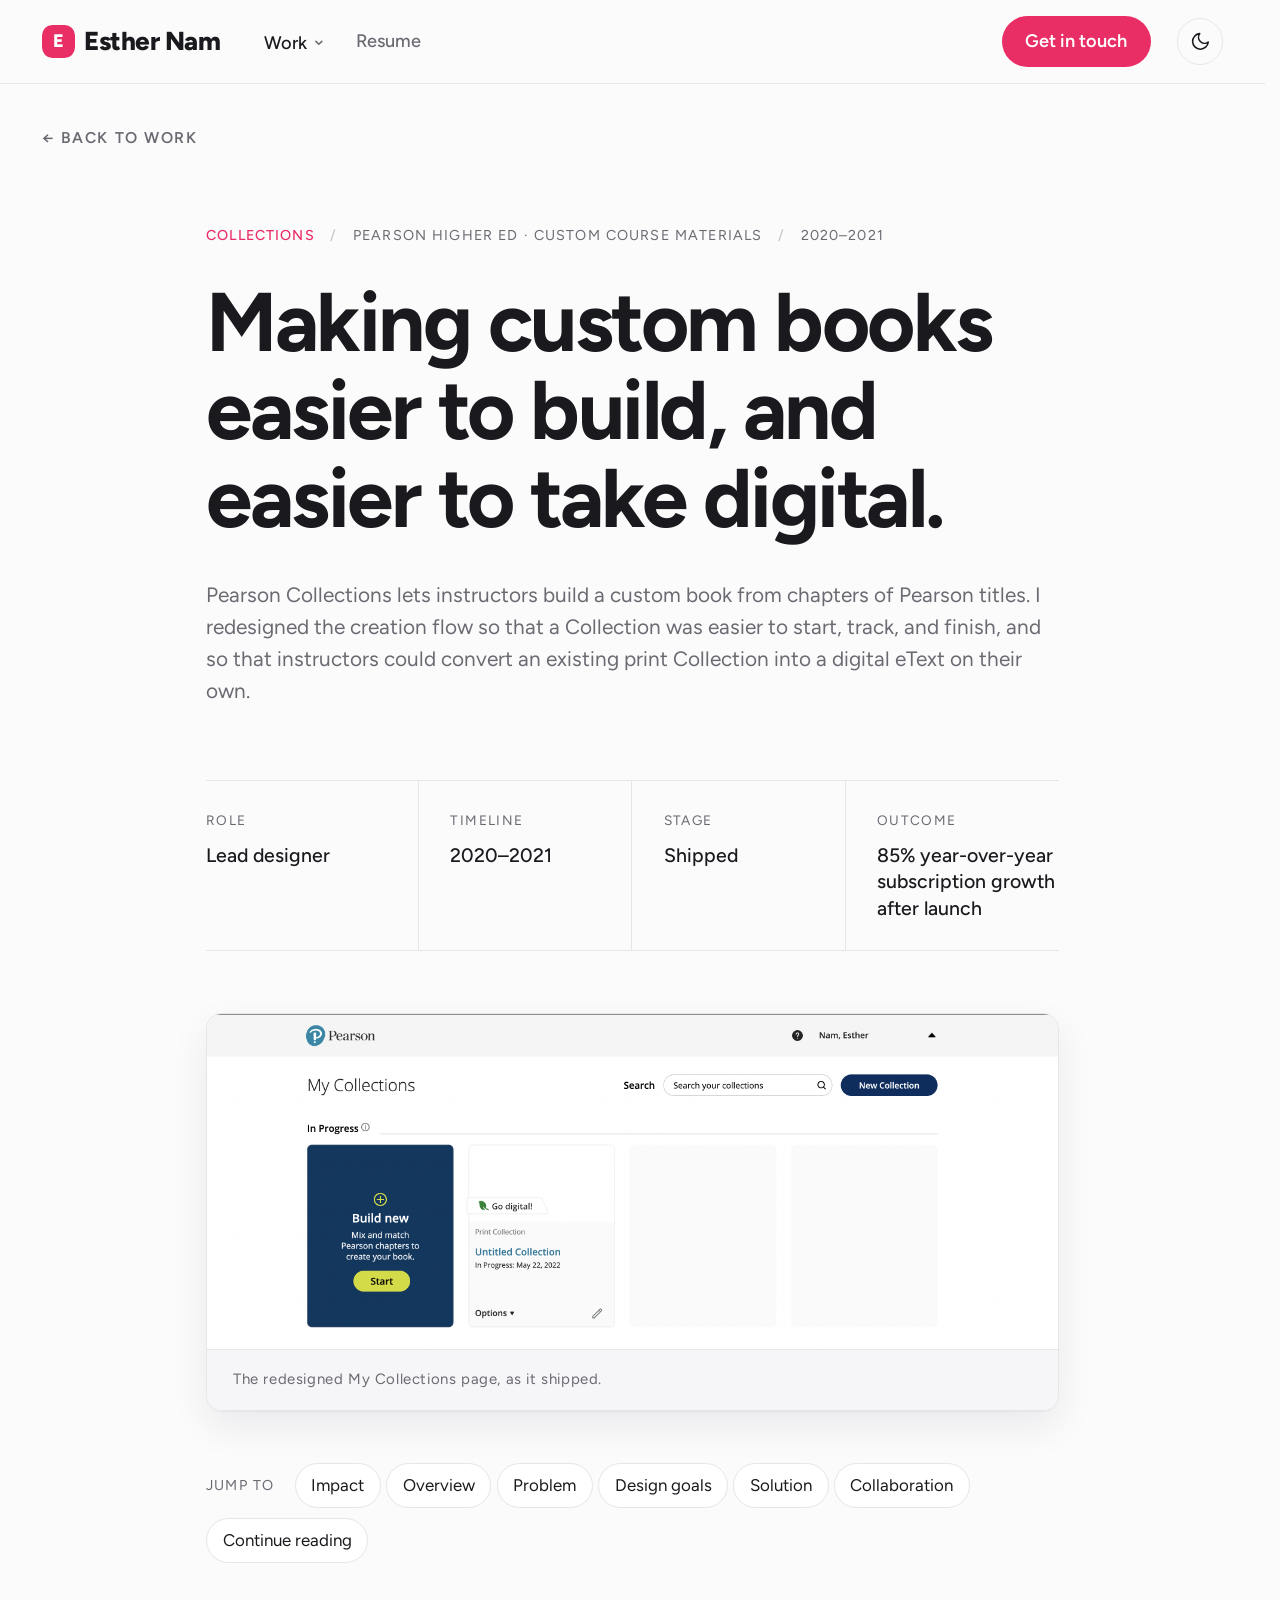
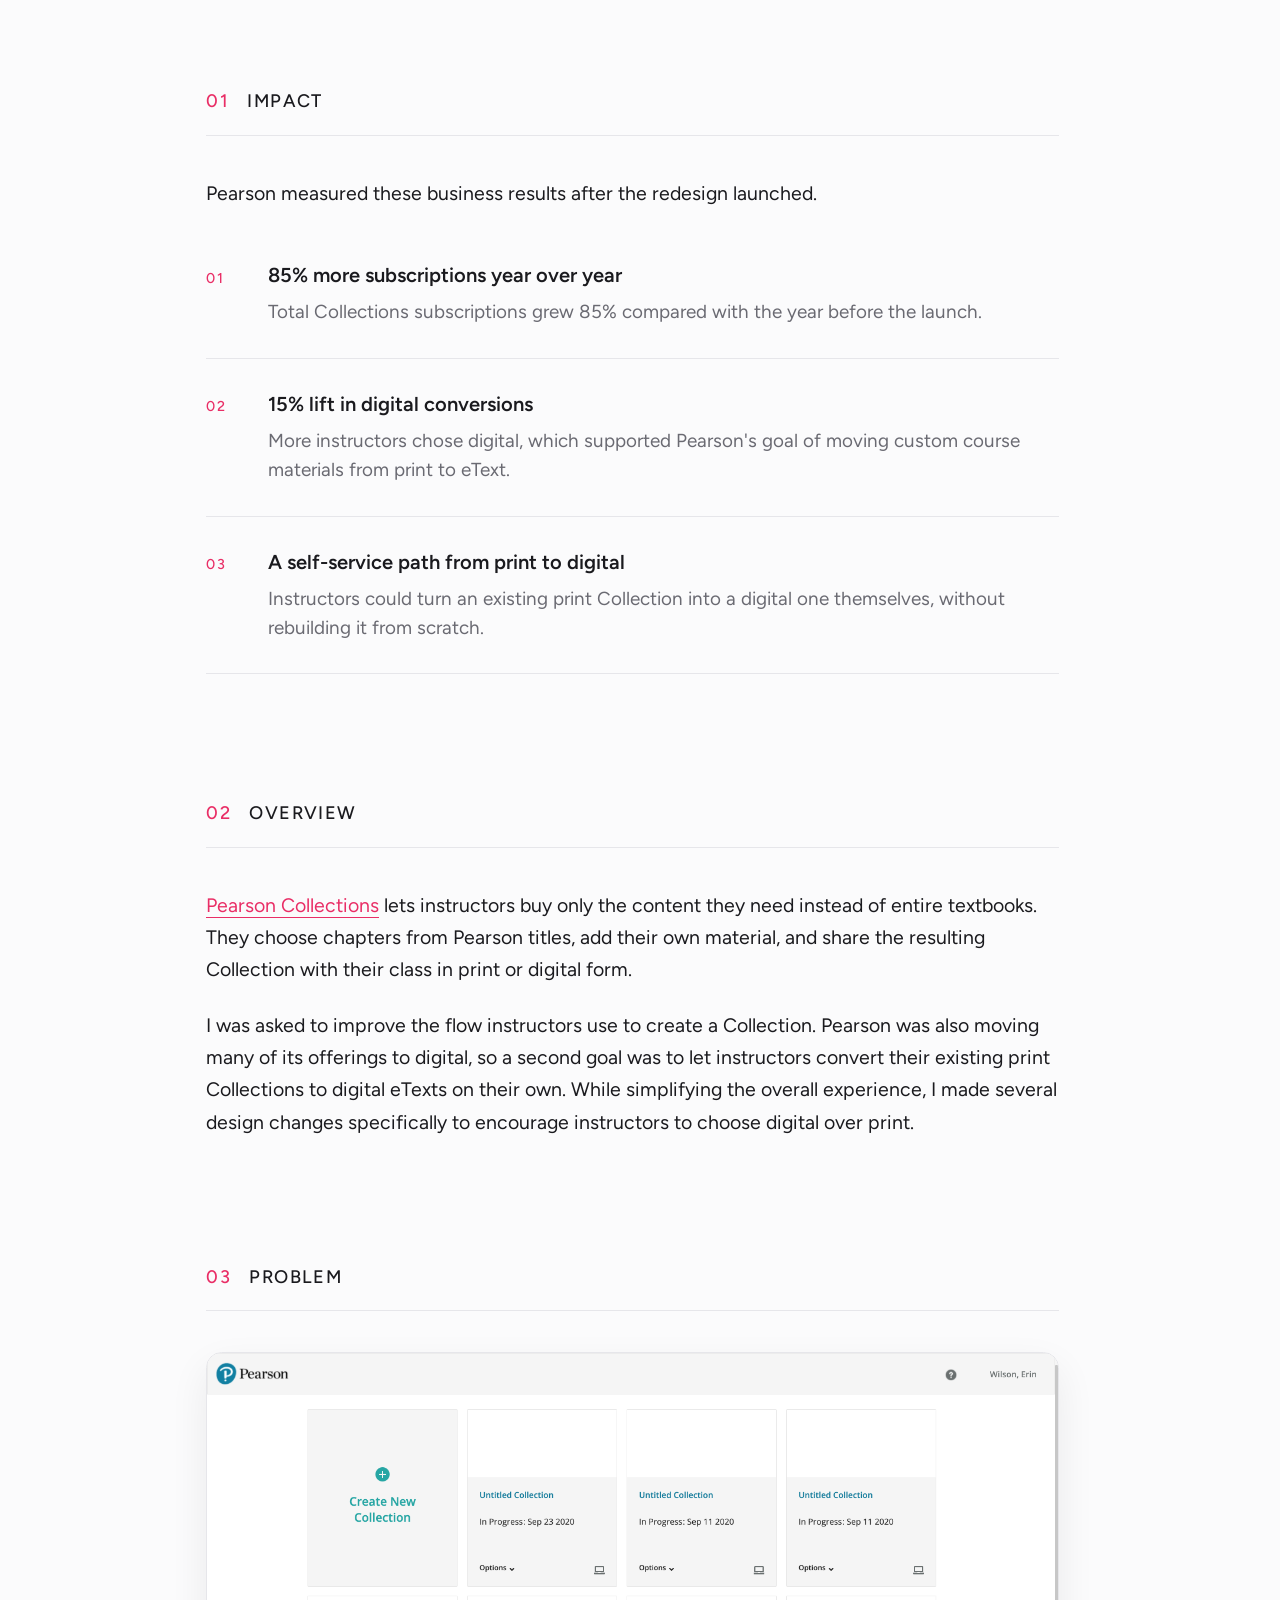
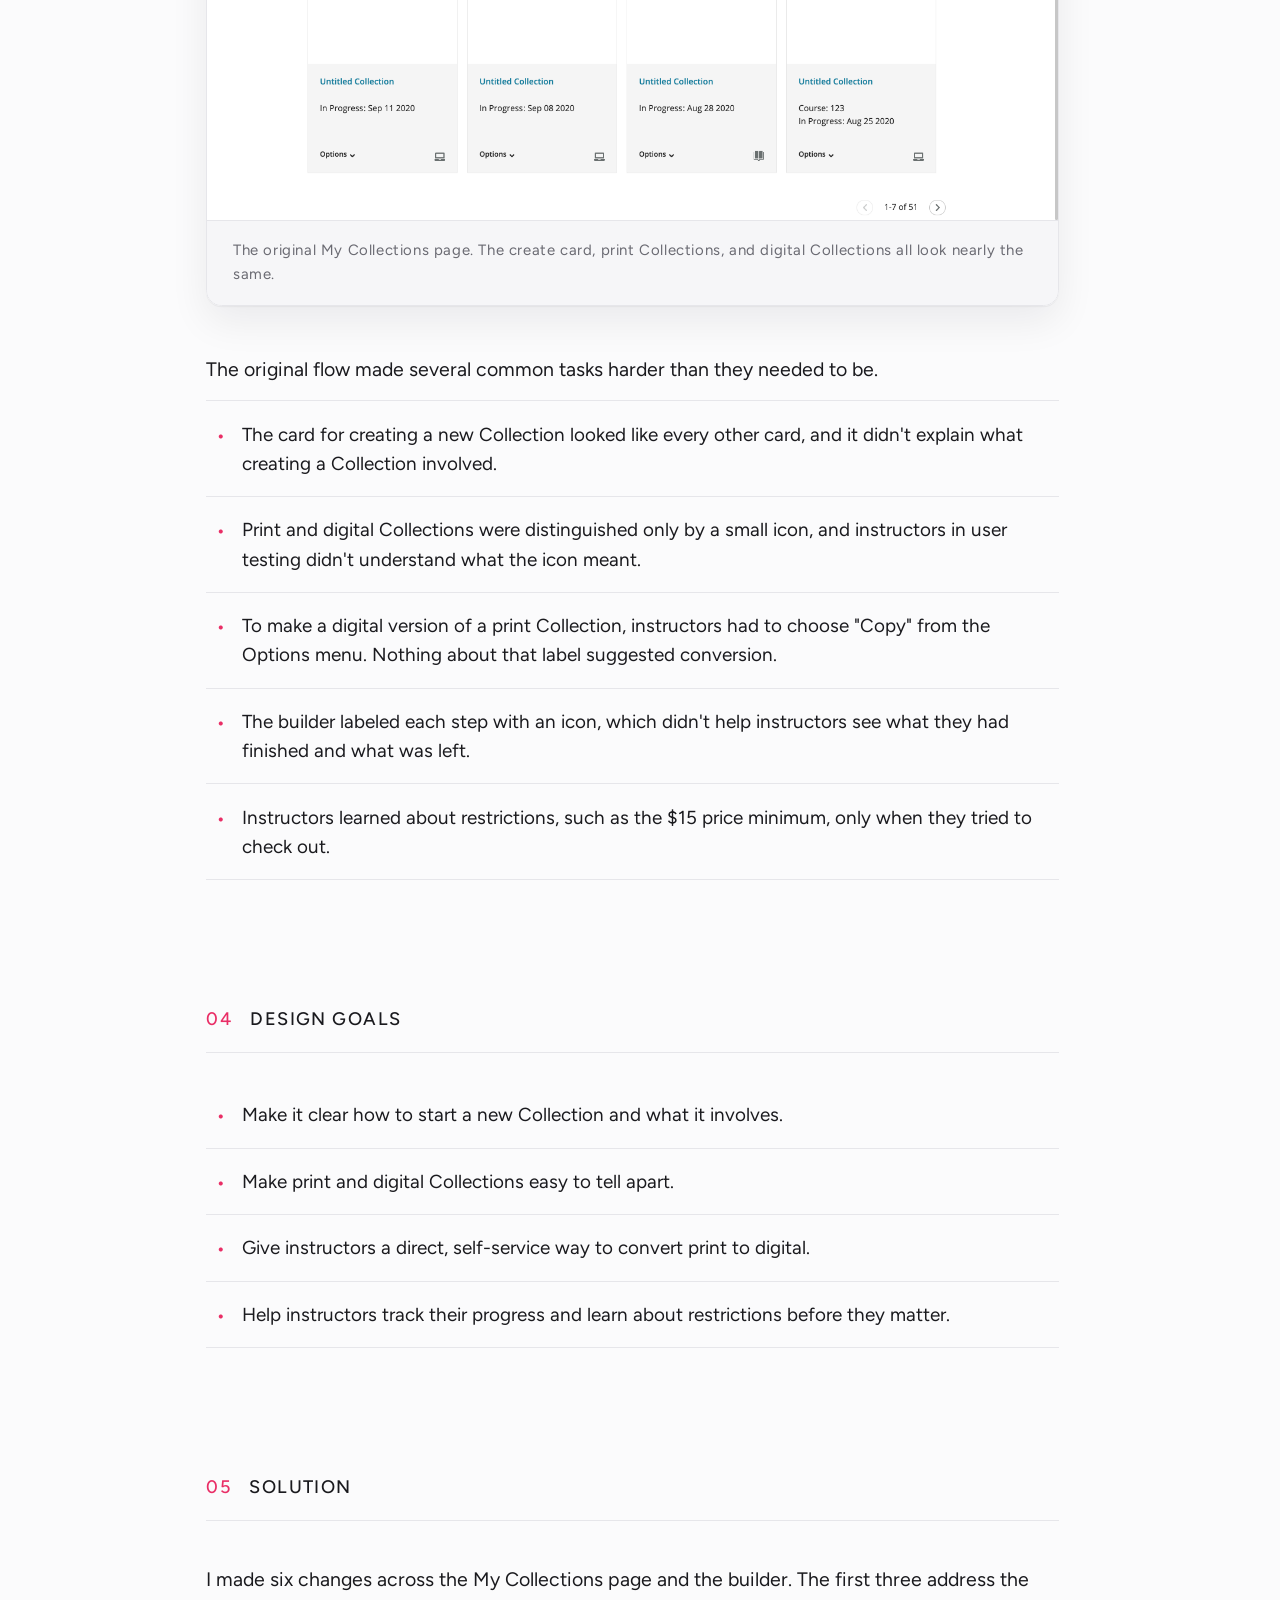
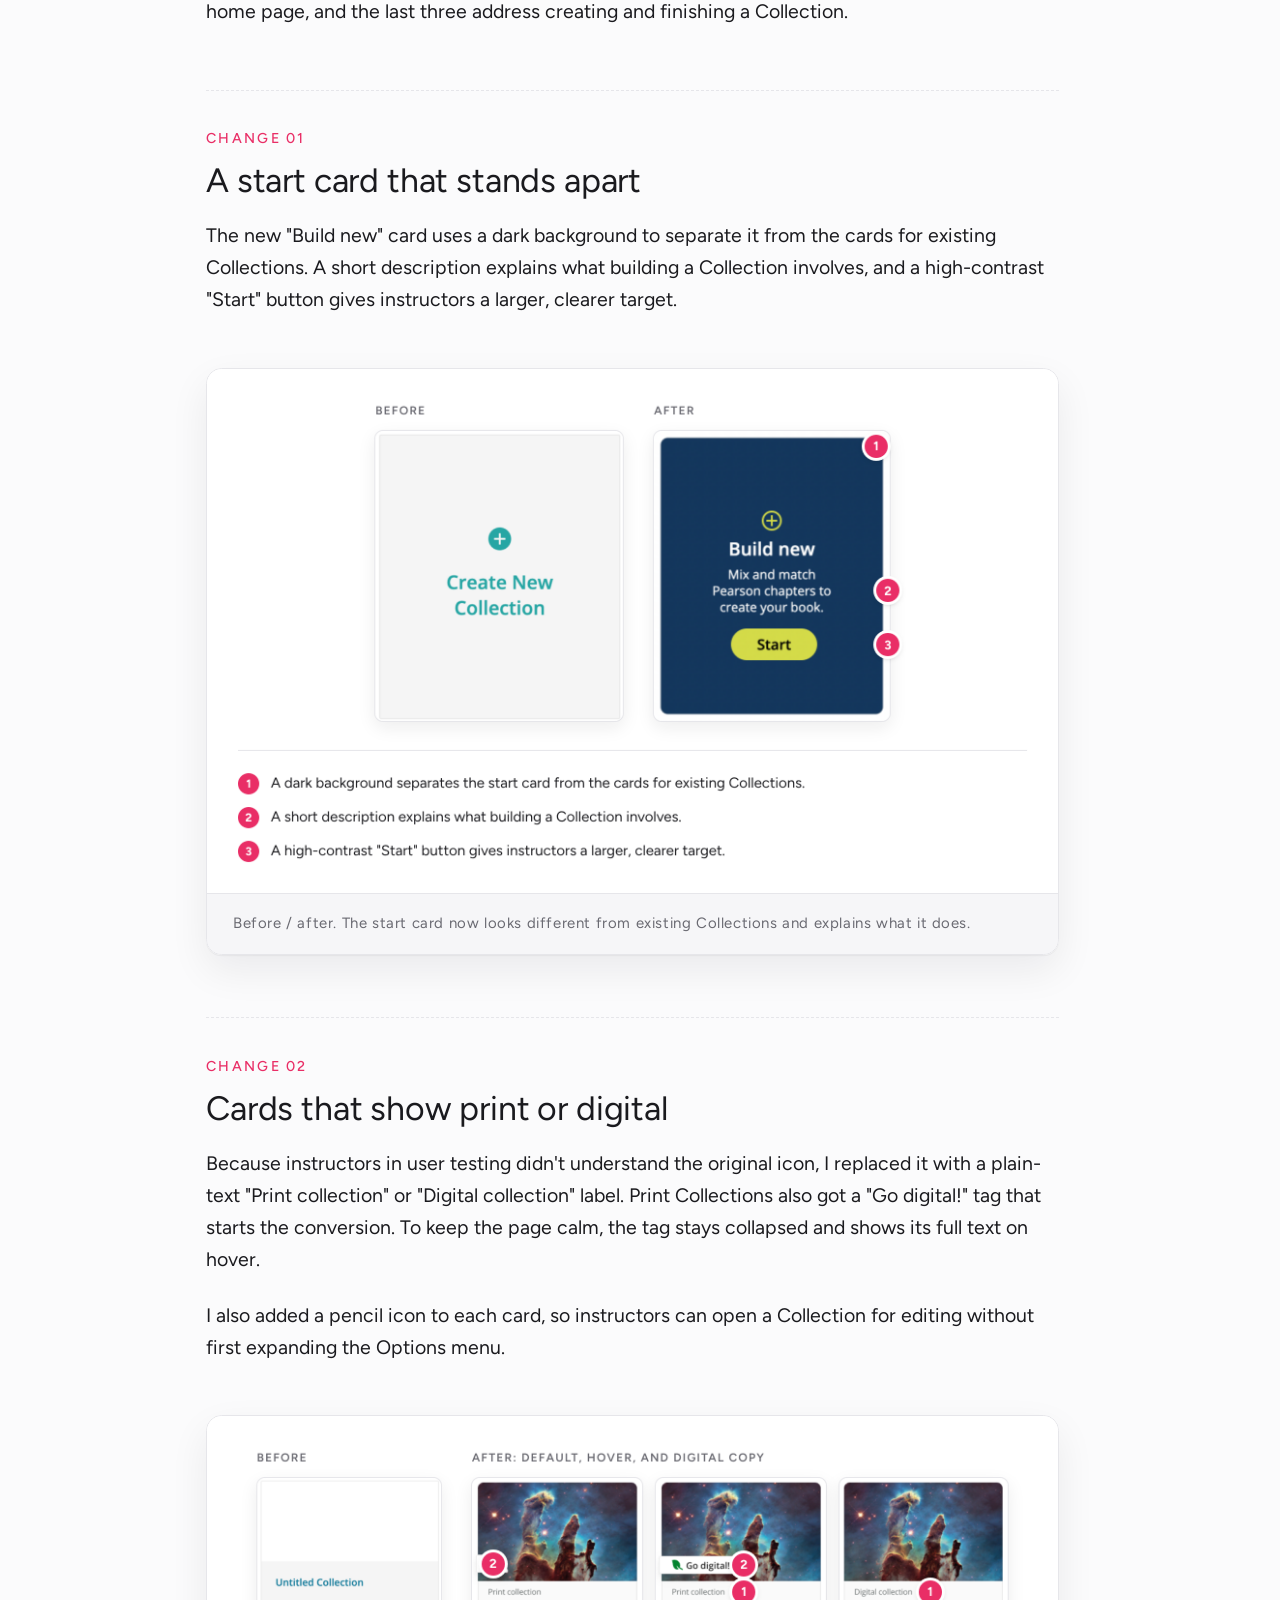
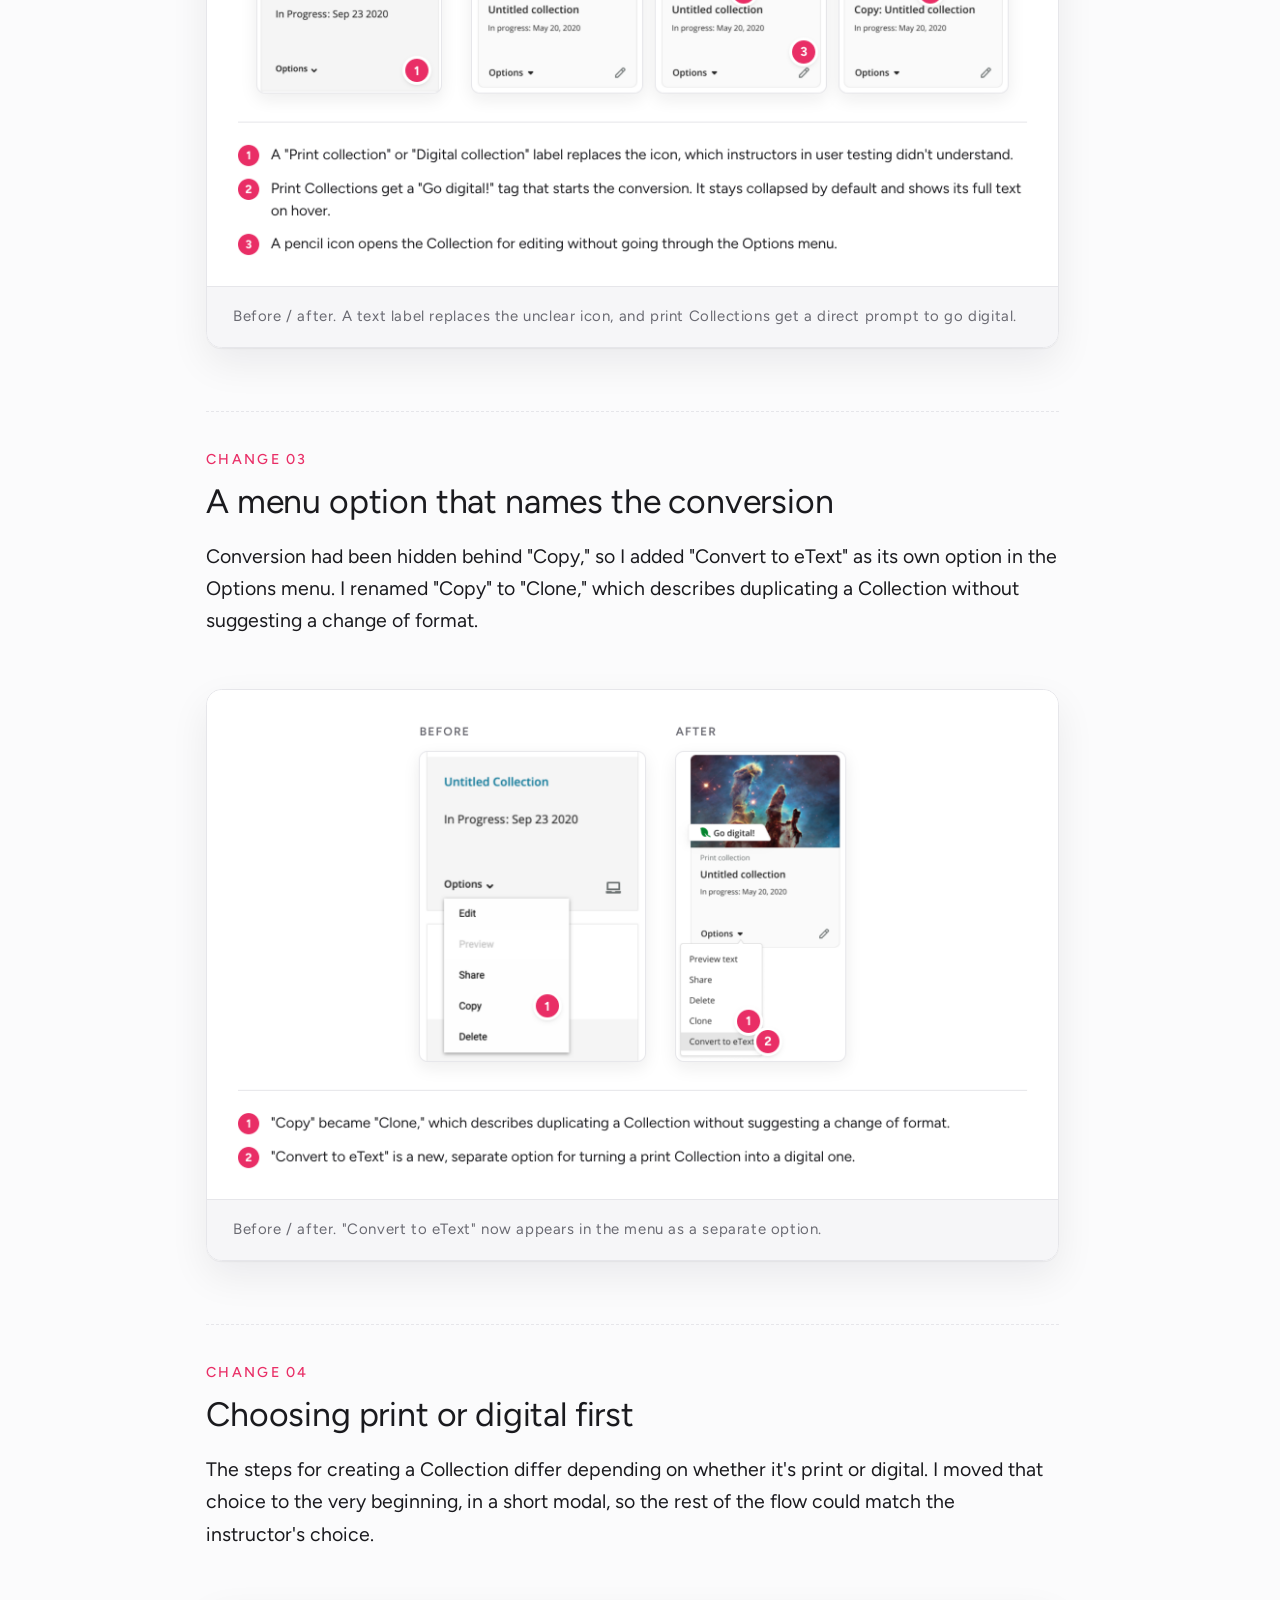
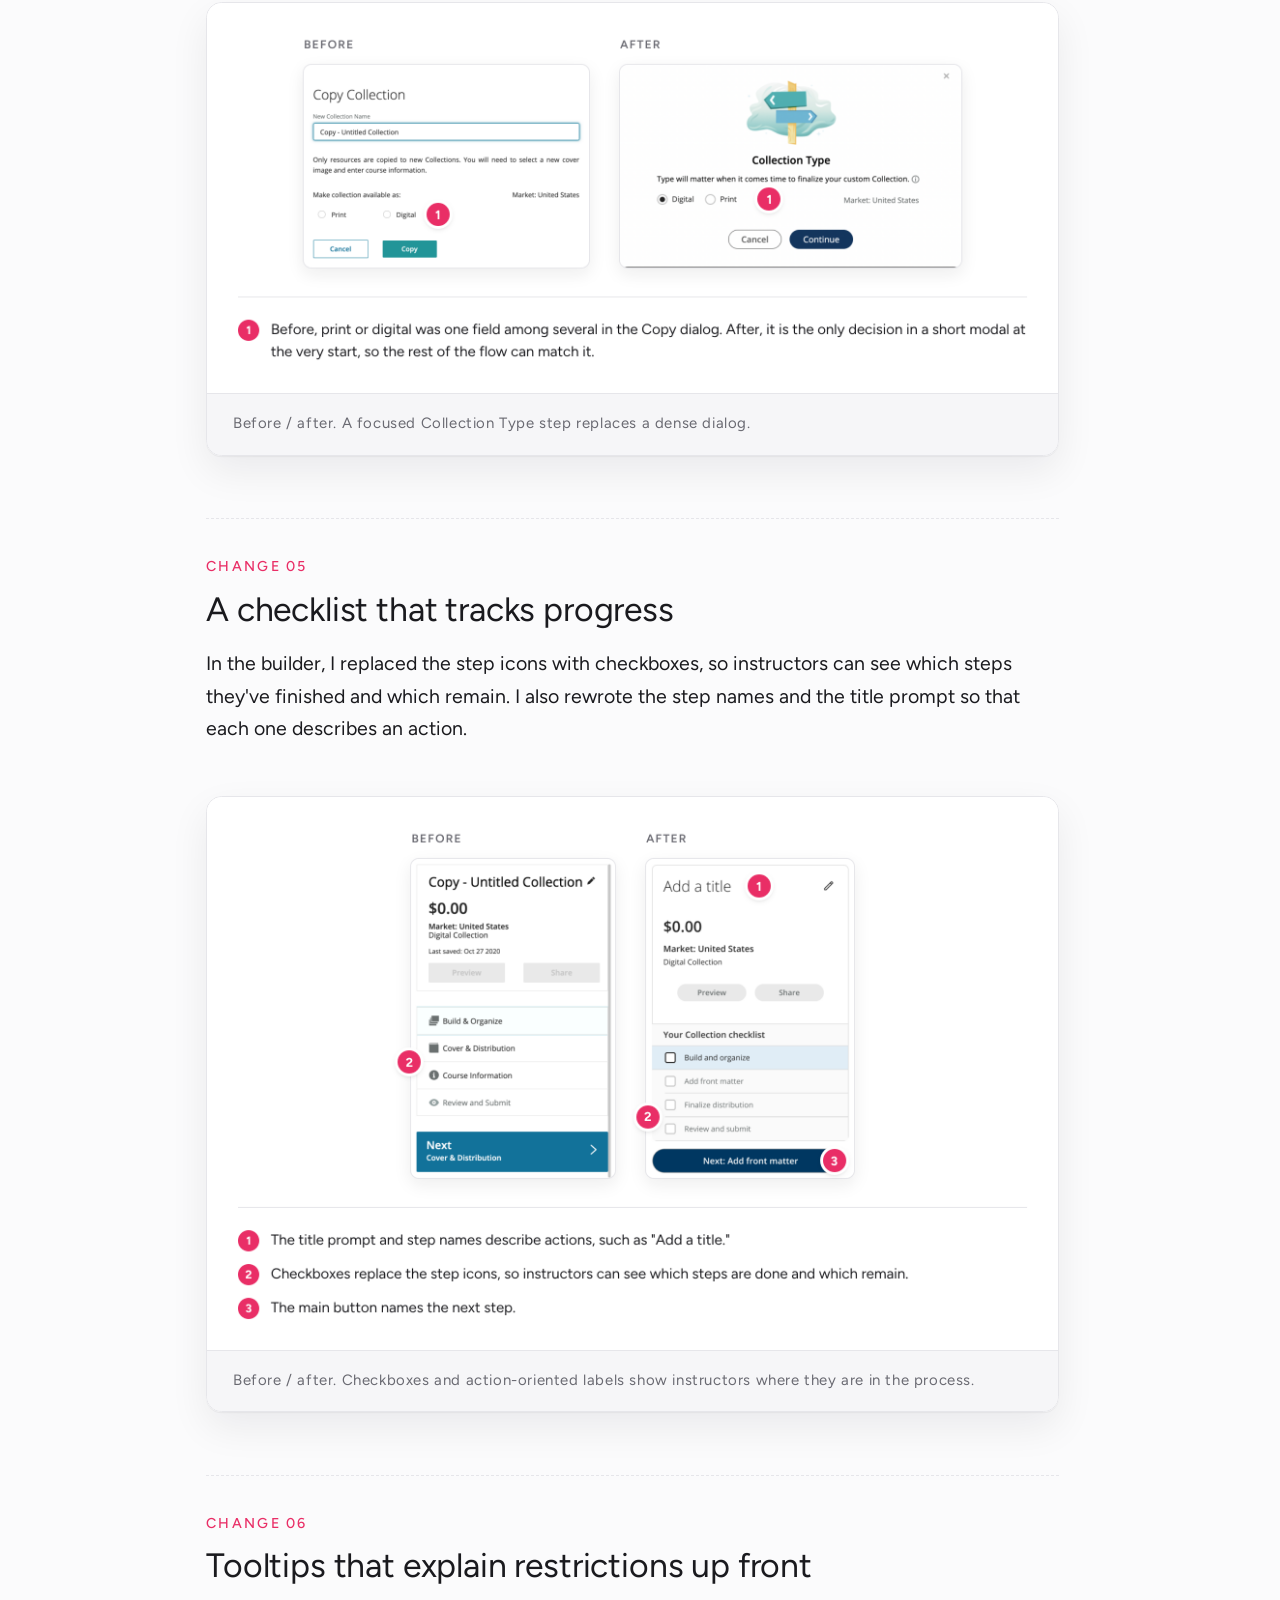
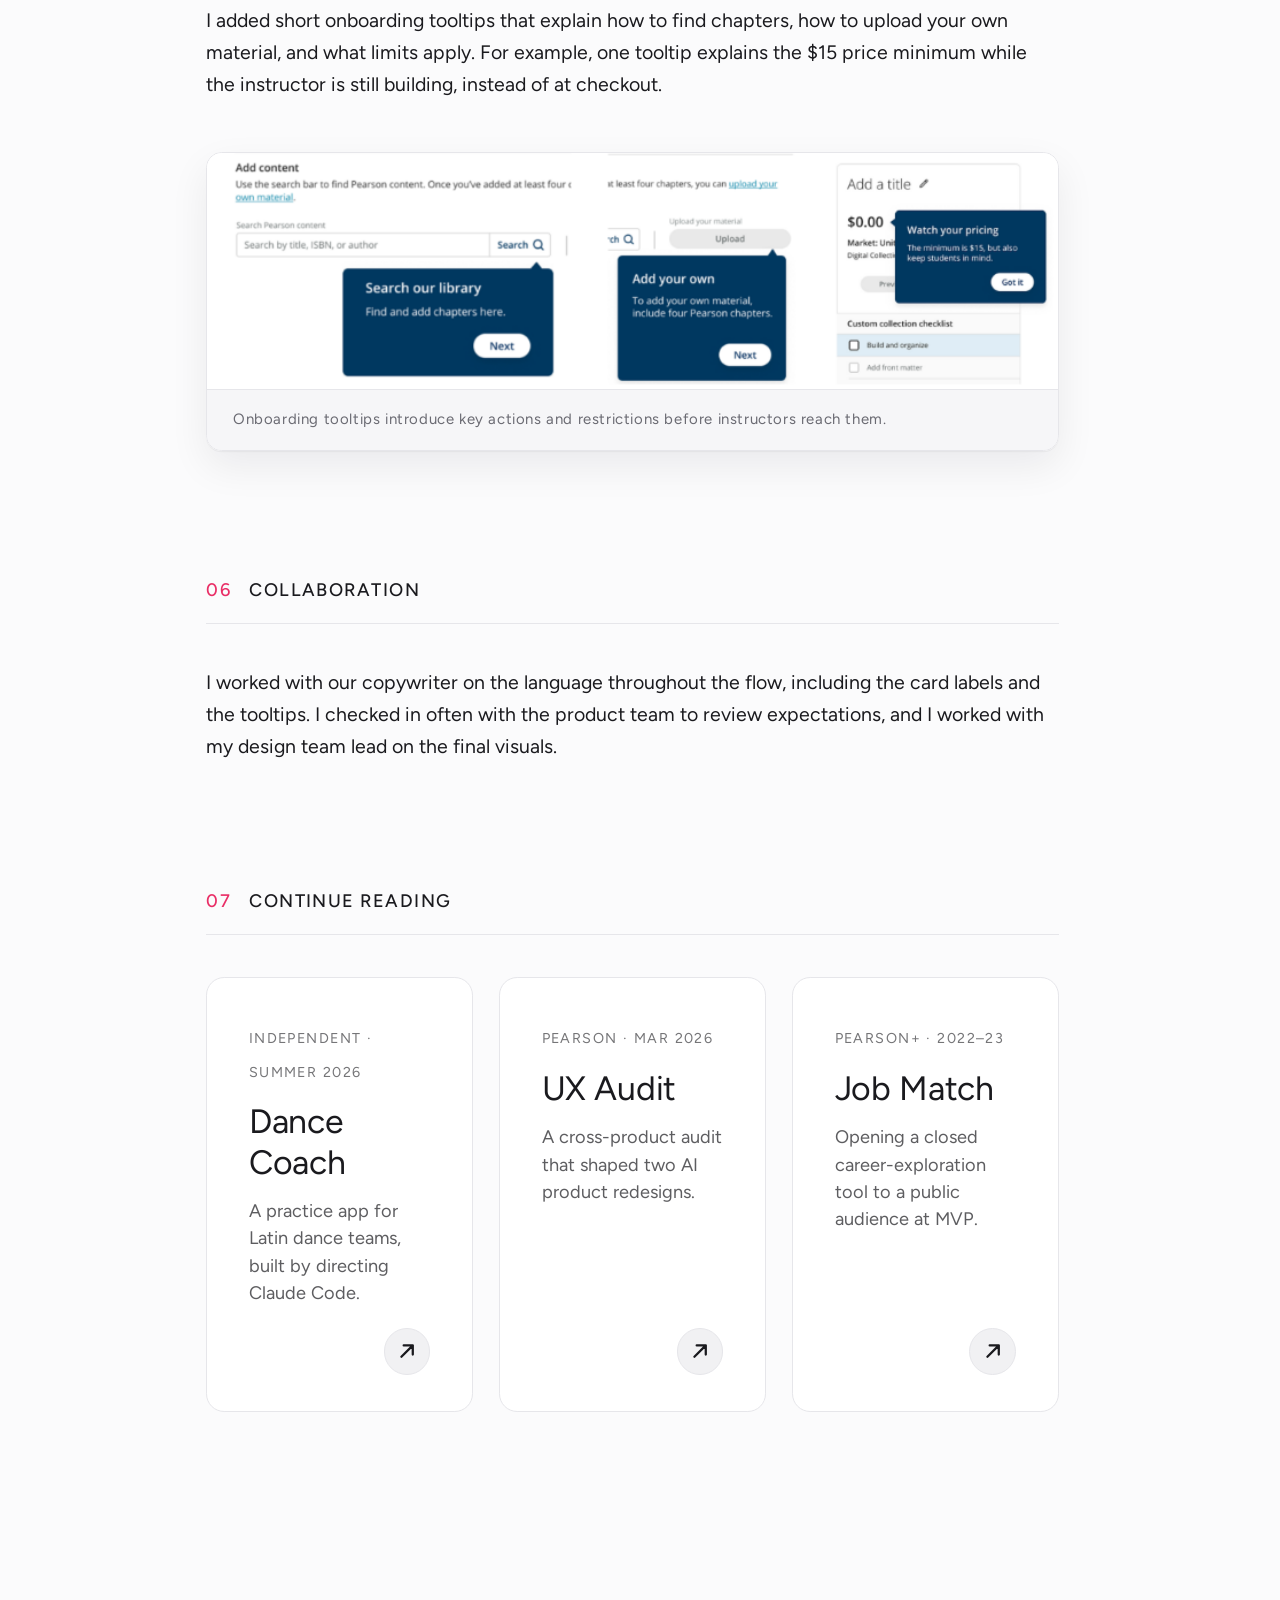
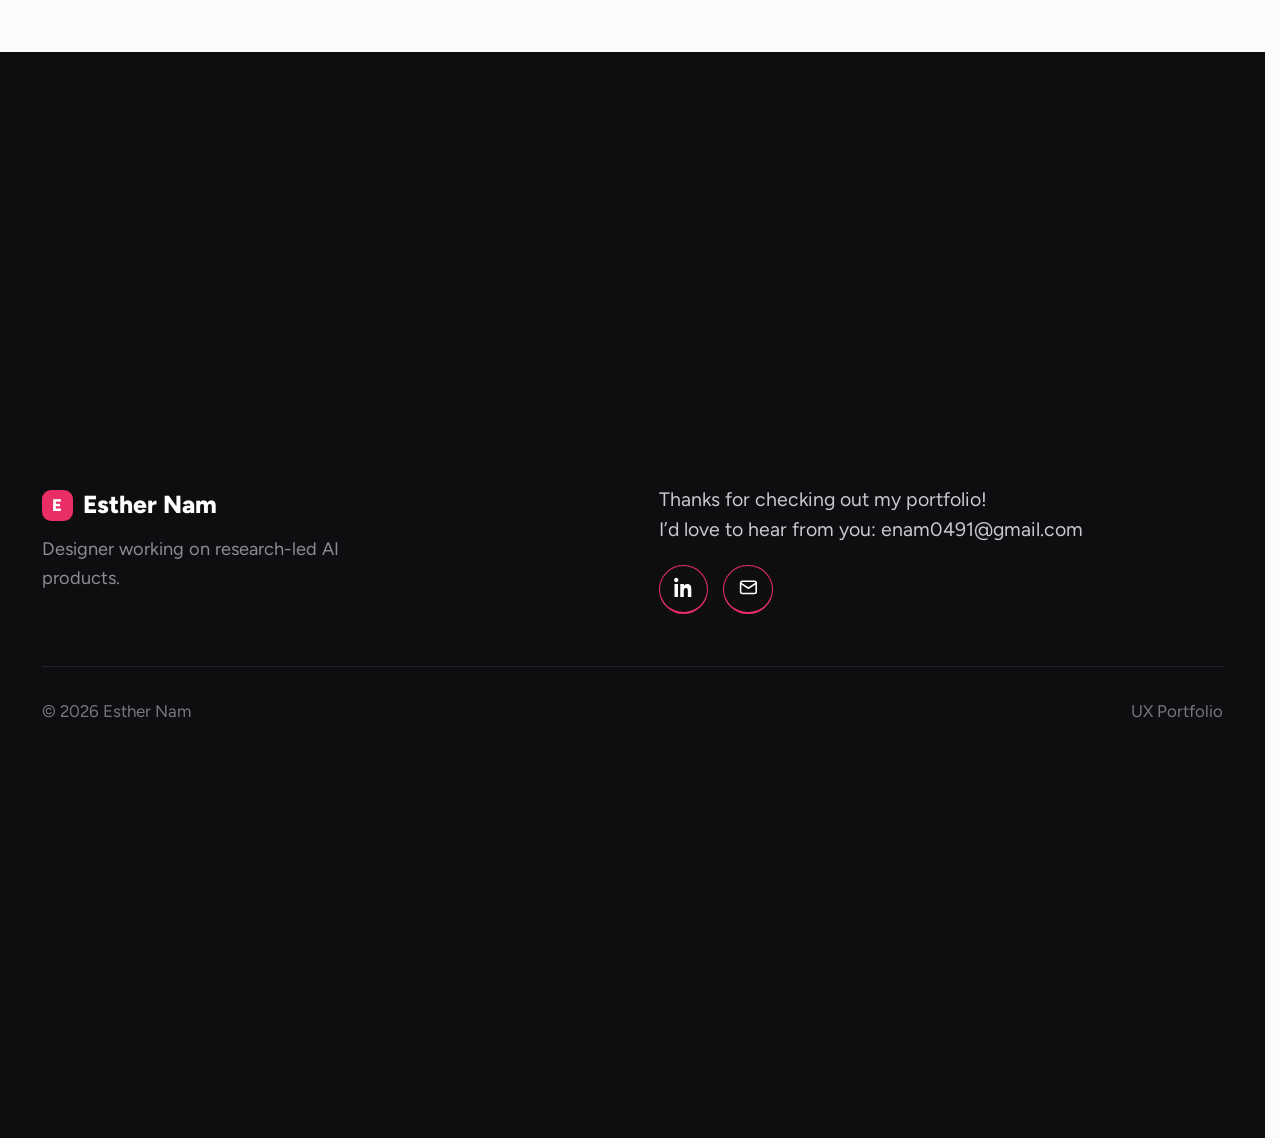
==== collections.html @ b67c9d7b "Footer tagline: Designer working on research-led AI products Co-Authored-By: Claude Opus 5.5 <norepl" ====
<!DOCTYPE html>
<html lang="en">
<head>
<!-- Google tag (gtag.js) -->
<script async src="https://www.googletagmanager.com/gtag/js?id=G-MR0TVY28CQ"></script>
<script>
  window.dataLayer = window.dataLayer || [];
  function gtag(){dataLayer.push(arguments);}
  gtag('js', new Date());

  gtag('config', 'G-MR0TVY28CQ');
</script>
<meta charset="utf-8" />
<link rel="icon" href="favicon.svg" type="image/svg+xml" />
<link rel="apple-touch-icon" href="favicon.svg" />
<meta name="viewport" content="width=device-width, initial-scale=1" />
<title>Collections · Esther Nam</title>
<link rel="preconnect" href="https://fonts.googleapis.com" />
<link rel="preconnect" href="https://fonts.gstatic.com" crossorigin />
<link href="https://fonts.googleapis.com/css2?family=Figtree:wght@400;500;600;700;800&display=swap" rel="stylesheet" />
<style>
  * { box-sizing: border-box; margin: 0; padding: 0; }
  html { scroll-behavior: smooth; scroll-padding-top: 96px; scrollbar-gutter: stable; }
  body {
    font-family: "Figtree", -apple-system, BlinkMacSystemFont, system-ui, sans-serif;
    font-size: 16px; line-height: 1.6;
    background: var(--bg); color: var(--ink);
    -webkit-font-smoothing: antialiased;
    transition: background-color 0.25s ease, color 0.25s ease;
    max-width: 100%;
  }
  img { max-width: 100%; }

  /* ─────────── Palette systems (identical to UX Audit Case Study) ─────────── */
  body[data-theme="blue"] {
    --bg: #FBFBFC;
    --ink: #1A1A1E;
    --muted: #6A6A72;
    --line: #E6E6EA;
    --line-soft: #F0F0F2;
    --accent: #E92E66;
    --accent-deep: #B11248;
    --accent-soft: #FCE7EE;
    --card-bg: #FFFFFF;
    --card-bg-soft: #F6F6F8;
    --card-ink: #1A1A1E;
    --card-line: #E6E6EA;
    --pill-bg: #FFFFFF;
    --hero-tint: #F7F4F6;
    --highlight: #FBF1DA;
    --shadow: 0 1px 0 rgba(0,0,0,0.04), 0 12px 30px rgba(20, 20, 30, 0.07);
  }
  body[data-theme="graphite"] {
    --bg: #0B0B0F;
    --ink: #E8E8EE;
    --muted: #8D8D95;
    --line: #2A2A33;
    --line-soft: #1E1E26;
    --accent: #FF6492;
    --accent-deep: #FF8DAE;
    --accent-soft: rgba(255,100,146,0.16);
    --card-bg: #F8F8FA;
    --card-bg-soft: #1E1E26;
    --card-ink: #0E0E10;
    --card-line: #E0E0E5;
    --pill-bg: #1E1E26;
    --hero-tint: #1A1A22;
    --shadow: 0 1px 0 rgba(255,255,255,0.04), 0 12px 30px rgba(0, 0, 0, 0.4);
  }

  /* ─────────── Site nav ─────────── */
  .site-nav {
    max-width: 1080px; margin: 0 auto;
    padding: 32px 32px 0;
    display: flex; align-items: center; justify-content: space-between;
  }
  .wordmark {
    font-family: "Figtree", sans-serif;
    font-size: 22px; color: var(--ink); text-decoration: none;
    letter-spacing: -0.01em;
  }
  .wordmark .dot { color: var(--accent); }
  .site-nav nav { display: flex; gap: 28px; align-items: center; }
  .site-nav nav a {
    font-size: 13px; color: var(--muted); text-decoration: none;
    transition: color 0.2s; font-family: "Figtree", sans-serif;
  }
  .site-nav nav a:hover { color: var(--ink); }
  .site-nav nav a.current { color: var(--ink); font-weight: 500; }

  .theme-toggle {
    display: inline-grid; place-items: center;
    width: 32px; height: 32px; border-radius: 999px;
    margin-left: 8px;
    background: transparent; border: 1px solid var(--line);
    color: var(--ink); cursor: pointer;
    transition: border-color 0.15s, transform 0.15s;
  }
  .theme-toggle:hover { border-color: var(--ink); transform: scale(1.04); }
  .theme-toggle svg { width: 14px; height: 14px; }
  .theme-toggle .icon-sun, .theme-toggle .icon-moon { display: none; }
  body[data-theme="blue"] .theme-toggle .icon-moon { display: block; }
  body[data-theme="graphite"] .theme-toggle .icon-sun { display: block; }

  /* ─────────── Persistent top nav (identical across all pages) ─────────── */
  .topbar { position: sticky; top: 0; z-index: 50; background: color-mix(in srgb, var(--bg) 88%, transparent); backdrop-filter: saturate(140%) blur(10px); border-bottom: 1px solid var(--line); }
  .topbar .inner { max-width: 1080px; margin: 0 auto; padding: 0 32px; height: 64px; display: flex; align-items: center; gap: 20px; }
  .brand { font-weight: 800; font-size: 20px; letter-spacing: -0.02em; text-decoration: none; color: var(--ink); display: flex; align-items: center; gap: 7px; }
  .brand .mk { width: 26px; height: 26px; border-radius: 8px; background: var(--accent); color: #fff; display: grid; place-items: center; font-size: 14px; font-weight: 800; }
  .topbar nav { display: flex; align-items: center; gap: 24px; margin-left: 14px; }
  .topbar nav a { text-decoration: none; color: var(--muted); font-size: 14px; font-weight: 500; line-height: 1; transition: color 0.18s; }
  .topbar nav a:hover, .topbar nav a.active { color: var(--ink); }
  .nav-work { position: relative; }
  .nav-work > a { display: inline-flex; align-items: center; gap: 4px; }
  .nav-work .caret { width: 9px; height: 9px; opacity: 0.65; transition: transform 0.18s; }
  .nav-work:hover .caret { transform: rotate(180deg); }
  .nav-work::after { content: ""; position: absolute; top: 100%; left: -14px; right: -14px; height: 14px; }
  .work-menu { position: absolute; top: calc(100% + 12px); left: 50%; transform: translateX(-50%) translateY(-4px); min-width: 240px; background: var(--bg); border: 1px solid var(--line); border-radius: 12px; box-shadow: 0 18px 44px -18px rgba(0,0,0,0.30); padding: 7px; opacity: 0; visibility: hidden; transition: opacity 0.16s ease, transform 0.16s ease; z-index: 80; }
  .nav-work:hover .work-menu { opacity: 1; visibility: visible; transform: translateX(-50%) translateY(0); }
  .topbar .work-menu a { display: block; padding: 9px 12px; border-radius: 8px; color: var(--ink); font-size: 13.5px; font-weight: 600; white-space: nowrap; }
  .topbar .work-menu a small { display: block; color: var(--muted); font-size: 11.5px; font-weight: 400; margin-top: 1px; }
  .topbar .work-menu a:hover { background: var(--field); color: var(--ink); }
  .topbar .spacer { flex: 1; }
  .topbar .btn-primary { background: var(--accent); color: #fff; border: 0; padding: 9px 18px; border-radius: 999px; font: inherit; font-weight: 600; font-size: 14px; line-height: 1.5; cursor: pointer; text-decoration: none; white-space: nowrap; transition: filter 0.18s, transform 0.15s; }
  .topbar .btn-primary:hover { filter: brightness(1.06); transform: translateY(-1px); }
  .topbar .theme-toggle { margin-left: 0; }

  .back-link {
    max-width: 1080px; margin: 0 auto;
    padding: 32px 32px 0;
    display: block; font-size: 12px; font-weight: 600; color: var(--muted);
    text-decoration: none; font-family: "Figtree", sans-serif;
    letter-spacing: 0.1em; text-transform: uppercase;
  }
  .back-link:hover { color: var(--accent); }

  /* ─────────── Case study layout ─────────── */
  .case-study {
    max-width: 720px; margin: 0 auto;
    padding: 0 32px 120px;
  }
  .meta-strip {
    margin-top: 56px;
    display: flex; align-items: center; gap: 12px; flex-wrap: wrap;
    font-family: "Figtree", sans-serif;
    font-size: 11px; letter-spacing: 0.08em; text-transform: uppercase;
    color: var(--muted);
  }
  .meta-strip .tag { color: var(--accent); font-weight: 500; }
  .meta-strip .sep { opacity: 0.4; }

  .case-title {
    font-family: "Figtree", sans-serif;
    font-weight: 400;
    font-size: clamp(40px, 5.5vw, 64px);
    line-height: 1.06;
    letter-spacing: -0.015em;
    margin-top: 24px;
    max-width: 22ch;
    color: var(--ink);
    text-wrap: balance;
  }
  .case-title em { font-style: normal; color: inherit; }

  .case-deck {
    margin-top: 28px;
    max-width: none;
    font-size: 16px; line-height: 1.55; color: var(--muted);
  }

  /* Hero meta grid */
  .hero-meta {
    margin-top: 56px;
    border-top: 1px solid var(--line);
    border-bottom: 1px solid var(--line);
    display: grid; grid-template-columns: repeat(4, 1fr);
  }
  .meta-cell {
    padding: 22px 24px;
    display: flex; flex-direction: column; gap: 8px;
    border-right: 1px solid var(--line);
  }
  .meta-cell:first-child { padding-left: 0; }
  .meta-cell:last-child { border-right: 0; padding-right: 0; }
  .meta-cell .k {
    font-family: "Figtree", sans-serif;
    font-size: 10.5px; letter-spacing: 0.1em; text-transform: uppercase;
    color: var(--muted);
  }
  .meta-cell .v {
    font-size: 15px; color: var(--ink); font-weight: 500;
    line-height: 1.35;
  }

  /* Jump nav */
  .jump {
    margin-top: 40px;
    display: flex; flex-wrap: wrap; gap: 8px 4px;
    align-items: center;
  }
  .jump-label {
    font-family: "Figtree", sans-serif;
    font-size: 11px; letter-spacing: 0.08em; text-transform: uppercase;
    color: var(--muted); margin-right: 12px;
  }
  .jump a {
    font-size: 13px; color: var(--ink); text-decoration: none;
    padding: 6px 12px; border-radius: 999px;
    border: 1px solid var(--line);
    transition: background-color 0.2s, border-color 0.2s, color 0.2s;
    background: var(--pill-bg);
  }
  .jump a:hover { border-color: var(--accent); color: var(--accent); }

  /* ─────────── Sections ─────────── */
  section { margin-top: 96px; scroll-margin-top: 100px; }
  .section-head {
    display: flex; align-items: baseline; gap: 16px;
    margin-bottom: 32px;
    padding-bottom: 14px;
    border-bottom: 1px solid var(--line);
  }
  .section-eyebrow {
    font-family: "Figtree", sans-serif;
    font-size: 14px; letter-spacing: 0.08em; text-transform: uppercase;
    color: var(--ink); font-weight: 500; flex-shrink: 0;
  }
  .section-eyebrow .num { color: var(--accent); margin-right: 14px; }
  h2.section-title {
    font-family: "Figtree", sans-serif;
    font-weight: 400;
    font-size: clamp(28px, 3.4vw, 40px);
    line-height: 1.15;
    letter-spacing: -0.01em;
    color: var(--ink);
    max-width: 22ch;
    text-wrap: balance;
  }
  h2.section-title em { font-style: normal; color: inherit; }

  .prose { max-width: none; font-size: 15px; line-height: 1.65; color: var(--ink); }
  .prose p + p { margin-top: 18px; }
  .prose strong { font-weight: 600; }

  ul.clean { list-style: none; padding: 0; margin: 12px 0; max-width: none; }
  ul.clean li {
    padding: 14px 0 14px 28px; border-top: 1px solid var(--line);
    position: relative; font-size: 14.5px; line-height: 1.55;
  }
  ul.clean li:last-child { border-bottom: 1px solid var(--line); }
  ul.clean li::before {
    content: "•"; position: absolute; left: 8px; top: 14px;
    color: var(--accent); font-size: 15px; line-height: 1.55;
  }
  ul.clean li strong { font-weight: 600; }
  /* Indented bullet list inside prose */
  .prose ul.bullets {
    list-style: disc; margin: 14px 0 0; padding-left: 24px; max-width: none;
  }
  .prose ul.bullets li {
    font-size: 14.5px; line-height: 1.6; color: var(--ink);
    margin-bottom: 8px; padding-left: 4px;
  }
  .prose ul.bullets li::marker { color: var(--accent); }
  /* Goals list sits right under the section divider, drop its first top border to avoid a doubled line */
  #goals ul.clean li:first-child { border-top: 0; padding-top: 4px; }
  #goals ul.clean li:first-child::before { top: 4px; }

  /* Impact list, identical to audit */
  .impact-list {
    margin-top: 8px;
    display: flex; flex-direction: column;
  }
  .impact-list li {
    list-style: none;
    padding: 24px 0;
    border-bottom: 1px solid var(--line);
    display: flex; gap: 24px; align-items: flex-start;
  }
  .impact-list li:first-child { padding-top: 8px; }
  .impact-list .imp-num {
    font-family: "Figtree", sans-serif;
    font-size: 11px; letter-spacing: 0.1em;
    color: var(--accent); font-weight: 500;
    padding-top: 4px; flex-shrink: 0; min-width: 24px;
  }
  .impact-list .imp-body { flex: 1; }
  .impact-list h4 { font-size: 15.5px; font-weight: 600; color: var(--ink); margin-bottom: 6px; line-height: 1.4; }
  .impact-list p { font-size: 14.5px; color: var(--muted); line-height: 1.55; }

  /* Figures */
  figure.real {
    margin-top: 40px;
    background: transparent; padding: 0; overflow: hidden;
    border: 1px solid var(--card-line);
    box-shadow: var(--shadow);
    border-radius: 12px;
  }
  body[data-theme="graphite"] figure.real { border-color: var(--line); }
  figure.real img { display: block; width: 100%; height: auto; cursor: zoom-in; }

  /* Lightbox */
  .lightbox {
    position: fixed; inset: 0; z-index: 1000;
    display: none; align-items: center; justify-content: center;
    background: rgba(8, 12, 28, 0.86);
    padding: 32px;
    cursor: zoom-out;
    opacity: 0; transition: opacity 0.2s ease;
  }
  .lightbox.open { display: flex; opacity: 1; }
  .lightbox img {
    max-width: 96vw; max-height: 92vh;
    width: auto; height: auto;
    border-radius: 8px;
    box-shadow: 0 24px 80px rgba(0,0,0,0.5);
    cursor: default;
  }
  .lightbox .lb-close {
    position: absolute; top: 20px; right: 24px;
    width: 40px; height: 40px; border-radius: 999px;
    border: 1px solid rgba(255,255,255,0.25);
    background: rgba(255,255,255,0.08);
    color: #fff; font-size: 20px; line-height: 1;
    display: grid; place-items: center; cursor: pointer;
    transition: background 0.18s;
  }
  .lightbox .lb-close:hover { background: rgba(255,255,255,0.18); }
  .lightbox .lb-hint {
    position: absolute; bottom: 24px; left: 0; right: 0;
    text-align: center; color: rgba(255,255,255,0.5);
    font-family: "Figtree", sans-serif; font-size: 11px; letter-spacing: 0.08em;
  }
  @media (prefers-reduced-motion: reduce) { .lightbox { transition: none; } }
  figure.real figcaption {
    margin: 0; padding: 14px 20px;
    background: var(--card-bg-soft);
    border-top: 1px solid var(--card-line);
    color: var(--muted);
    font-family: "Figtree", sans-serif;
    font-size: 11.5px; letter-spacing: 0.04em;
  }
  body[data-theme="graphite"] figure.real figcaption { border-color: var(--line); }

  /* Pull quote */
  .pullquote {
    margin: 56px 0;
    max-width: 32ch;
    font-family: "Figtree", sans-serif;
    font-weight: 400; font-style: italic;
    font-size: clamp(22px, 2.6vw, 30px); line-height: 1.3;
    color: var(--accent);
    letter-spacing: -0.005em;
    padding-left: 32px;
    border-left: 3px solid var(--accent);
    text-wrap: balance;
  }

  /* Insight callout (the audit's pattern) */
  .insight {
    margin-top: 56px;
    display: grid; grid-template-columns: 80px 1fr;
    gap: 32px; padding-bottom: 56px;
    border-bottom: 1px solid var(--line);
  }
  .insight:last-of-type { border-bottom: 0; padding-bottom: 0; }
  .insight .ins-num {
    font-family: "Figtree", sans-serif;
    font-size: 48px; font-weight: 300; line-height: 1;
    color: var(--accent);
  }
  .insight .ins-body { max-width: none; }
  .insight h3 {
    font-family: "Figtree", sans-serif;
    font-weight: 400; font-size: 26px; line-height: 1.2;
    color: var(--ink); margin-bottom: 16px; letter-spacing: -0.005em;
  }
  .insight h3 em { font-style: normal; color: inherit; }
  .insight p { font-size: 14.5px; line-height: 1.65; color: var(--ink); }
  .insight p + p { margin-top: 14px; }
  .insight .ins-pill {
    display: inline-block;
    font-family: "Figtree", sans-serif;
    font-size: 11px; letter-spacing: 0.06em; text-transform: uppercase;
    color: var(--accent);
    padding: 4px 10px; border-radius: 4px;
    background: var(--accent-soft);
    margin-bottom: 14px;
  }

  /* Chrome changes — three small panels */
  .chrome-grid {
    margin-top: 24px;
    display: flex; flex-direction: column;
    gap: 14px;
  }
  .chrome-card {
    padding: 24px 22px;
    background: var(--card-bg-soft);
    border: 1px solid var(--card-line);
    border-radius: 12px;
  }
  body[data-theme="graphite"] .chrome-card { border-color: var(--line); color: var(--ink); }
  .chrome-card .ck-num {
    font-family: "Figtree", sans-serif;
    font-size: 10.5px; letter-spacing: 0.1em;
    color: var(--accent); font-weight: 500; margin-bottom: 12px;
  }
  .chrome-card h4 {
    font-family: "Figtree", sans-serif;
    font-size: 14.5px; font-weight: 600; line-height: 1.3;
    color: var(--card-ink); margin-bottom: 8px;
    letter-spacing: -0.005em;
  }
  body[data-theme="graphite"] .chrome-card h4 { color: var(--ink); }
  .chrome-card p {
    font-size: 13.5px; line-height: 1.55;
    color: var(--card-ink); opacity: 0.75;
  }
  body[data-theme="graphite"] .chrome-card p { color: var(--ink); opacity: 0.75; }

  /* Step blocks */
  .step { margin: 48px 0; padding-top: 28px; border-top: 1px dashed var(--line); }
  .step:first-of-type { border-top: 0; padding-top: 0; }
  .step-num {
    font-family: "Figtree", sans-serif;
    font-size: 11px; letter-spacing: 0.16em; text-transform: uppercase;
    color: var(--accent); font-weight: 500; margin-bottom: 8px;
  }
  .step h3 {
    font-family: "Figtree", sans-serif; font-weight: 400;
    font-size: 26px; line-height: 1.2; letter-spacing: -0.005em;
    margin-bottom: 14px; color: var(--ink);
  }

  /* TBD placeholder */
  .tbd {
    border: 1px dashed var(--card-line); border-radius: 12px;
    padding: 22px 26px; color: var(--muted); font-size: 14px;
    font-family: "Figtree", sans-serif; letter-spacing: 0.02em;
    max-width: none;
  }
  body[data-theme="graphite"] .tbd { border-color: var(--line); }

  /* Next case card */
  .next-grid { margin-top: 24px; display: grid; grid-template-columns: repeat(3, 1fr); gap: 20px; }
  .next-card {
    display: block; padding: 32px;
    background: var(--card-bg); border-radius: 14px;
    text-decoration: none; color: var(--card-ink);
    transition: transform 0.2s;
    position: relative; overflow: hidden;
    min-height: 200px;
  }
  .next-card:hover { transform: translateY(-3px); }
  .next-card .nc-eyebrow {
    font-family: "Figtree", sans-serif;
    font-size: 11px; letter-spacing: 0.1em; text-transform: uppercase;
    color: var(--card-ink); opacity: 0.6;
  }
  .next-card h3 {
    font-family: "Figtree", sans-serif; font-weight: 400;
    font-size: 26px; line-height: 1.2; margin-top: 12px; margin-bottom: 12px;
    color: var(--card-ink); letter-spacing: -0.005em; max-width: 18ch;
  }
  .next-card p {
    font-size: 14px; line-height: 1.5;
    color: var(--card-ink); opacity: 0.7; max-width: 32ch;
  }
  .next-card .nc-arrow {
    position: absolute; bottom: 28px; right: 32px;
    width: 36px; height: 36px; border-radius: 999px;
    background: color-mix(in srgb, var(--card-ink) 7%, var(--card-bg));
    border: 1px solid var(--card-line); color: var(--card-ink);
    display: grid; place-items: center;
    transition: transform 0.2s, background-color 0.2s, color 0.2s, border-color 0.2s;
  }
  .next-card .nc-arrow svg { stroke: currentColor; }
  .next-card:hover .nc-arrow { background: var(--accent); border-color: var(--accent); color: #fff; transform: translate(2px, -2px); }

  /* Footer */
  footer#contact { max-width: none; margin: 64px 0 0; padding: 0; background: #0E0E11; color: #C9C9CF; min-height: calc(100vh - 64px); display: flex; align-items: center; }
  footer#contact .fin { width: 100%; max-width: 1080px; margin: 0 auto; padding: 64px 32px 48px; }
  footer#contact .ft-top { display: grid; grid-template-columns: repeat(auto-fit, minmax(260px, 1fr)); align-items: start; gap: 32px 40px; }
  footer#contact .ft-brand { font-weight: 800; font-size: 19px; color: #fff; display: flex; align-items: center; gap: 8px; }
  footer#contact .ft-brand .mk { width: 24px; height: 24px; border-radius: 7px; background: var(--accent); color: #fff; display: grid; place-items: center; font-size: 13px; font-weight: 800; }
  footer#contact .ft-tag { font-size: 14px; color: #8C8C95; margin-top: 8px; max-width: 30ch; }
  footer#contact .ft-cta { display: flex; flex-direction: column; align-items: flex-start; gap: 16px; }
  footer#contact .ft-cta > span { color: #C9C9CF; font-size: 15px; line-height: 1.5; }
  footer#contact .ft-links { display: flex; gap: 12px; }
  footer#contact .ft-links a { width: 38px; height: 38px; border-radius: 999px; border: 1px solid var(--accent); display: grid; place-items: center; color: #fff; text-decoration: none; transition: background-color 0.18s; }
  footer#contact .ft-links a:hover { background: var(--accent); }
  footer#contact .ft-cta a { color: #fff; font-weight: 600; text-decoration: none; border-bottom: 2px solid var(--accent); padding-bottom: 2px; }
  footer#contact .ft-bottom { display: flex; justify-content: space-between; gap: 16px; flex-wrap: wrap; margin-top: 40px; padding-top: 24px; border-top: 1px solid #232329; font-size: 13px; color: #76767E; }
  @media (max-width: 760px) { footer#contact .ft-top { grid-template-columns: 1fr; } }
  footer.legacy {
    max-width: 1080px; margin: 0 auto;
    padding: 48px 32px 80px;
    border-top: 1px solid var(--line);
    display: flex; justify-content: space-between; align-items: baseline;
    font-family: "Figtree", sans-serif;
    font-size: 11px; letter-spacing: 0.06em; text-transform: uppercase;
    color: var(--muted);
  }
  footer .f-r { display: flex; gap: 20px; }
  footer a { color: var(--muted); text-decoration: none; }
  footer a:hover { color: var(--ink); }

  /* Responsive */
  @media (max-width: 760px) {
    .site-nav, .back-link, footer { padding-left: 20px; padding-right: 20px; }
    .case-study { padding: 0 20px 80px; }
    .nav-links { gap: 18px; }
    .nav-links a { font-size: 12px; }
    .hero-meta { grid-template-columns: 1fr 1fr; }
    .meta-cell { padding: 18px 16px; }
    .meta-cell:nth-child(2) { border-right: 0; }
    .impact-list li:nth-child(odd) { padding-right: 0; }
    .impact-list li:nth-child(even) { padding-left: 0; }
    .chrome-grid { grid-template-columns: 1fr; }
    .next-grid { grid-template-columns: 1fr; }
    .insight { grid-template-columns: 1fr; gap: 12px; padding-bottom: 40px; }
    .insight .ins-num { font-size: 36px; }
    .jump { flex-wrap: wrap; }
    footer { flex-direction: column; gap: 16px; align-items: flex-start; }
  }
  @media (max-width: 460px) {
    .site-nav, .back-link, footer, .case-study { padding-left: 16px; padding-right: 16px; }
    .hero-meta { grid-template-columns: 1fr; }
    .meta-cell { border-right: 0; }
    .meta-cell:not(:last-child) { border-bottom: 1px solid var(--line); }
    .jump a { font-size: 12px; padding: 5px 10px; }
  }

  /* ─── Display type unified to Geist (was Poppins) ─── */
  .case-title { font-family: 'Figtree', -apple-system, system-ui, sans-serif !important; font-weight: 700 !important; letter-spacing: -0.03em !important; }
  .case-study :is(h2,h3,h4,h5,h6,blockquote), .insight .ins-num, figure.placeholder .ph-headline, .pull-quote { font-family: 'Figtree', -apple-system, system-ui, sans-serif !important; }
  .case-deck a { color: var(--accent); text-decoration: none; border-bottom: 1px solid currentColor; }
  .case-deck a:hover { border-bottom-width: 2px; }
  .case-deck a:focus-visible { outline: 2px solid var(--accent); outline-offset: 2px; border-radius: 2px; }
</style>
<link rel="stylesheet" href="shared.css" />
<style>/* Keep card text clear of the arrow button */ .next-card { padding-bottom: 80px; }</style>
<style>
/* Continue reading cards: one style on every case study, following light or dark mode */
body[data-theme] { --nc-bg: #FFFFFF; --nc-ink: #1A1A1E; --nc-arrow-bg: #F1F1F3; }
body[data-theme="graphite"] { --nc-bg: #1E1E26; --nc-ink: #E8E8EE; --nc-arrow-bg: #2A2A33; }
body[data-theme] .next-card { background: var(--nc-bg); border: 1px solid var(--line); color: var(--nc-ink); }
body[data-theme] .next-card .nc-eyebrow, body[data-theme] .next-card h3, body[data-theme] .next-card p { color: var(--nc-ink); }
body[data-theme] .next-card .nc-arrow { position: absolute; bottom: 28px; right: 32px; width: 36px; height: 36px; border-radius: 999px; display: grid; place-items: center; background: var(--nc-arrow-bg); border: 1px solid var(--line); color: var(--nc-ink); transform: none; }
body[data-theme] .next-card .nc-arrow svg { stroke: currentColor; }
body[data-theme] .next-card:hover .nc-arrow { background: var(--accent); border-color: var(--accent); color: #fff; transform: translate(2px, -2px); }
</style>
</head>
<body data-theme="blue" data-screen-label="Collections Case Study">
<script>
  (function(){
    try {
      var t = localStorage.getItem('case-palette');
      document.body.dataset.theme = (t === 'graphite' || t === 'blue') ? t : 'blue';
    } catch(e) { document.body.dataset.theme = 'blue'; }
  })();
</script>

  <!-- Site nav (identical across all pages) -->
  <header class="topbar">
    <div class="inner">
      <a class="brand" href="index.html"><span class="mk">E</span>Esther Nam</a>
      <nav>
        <div class="nav-work">
          <a href="index.html" class="active">Work<svg class="caret" viewBox="0 0 16 16" fill="none" stroke="currentColor" stroke-width="2" stroke-linecap="round" stroke-linejoin="round"><path d="M4 6l4 4 4-4"/></svg></a>
          <div class="work-menu">
            <a href="dance-coach.html">Dance Coach<small>AI practice app · In progress</small></a>
            <a href="ux-audit.html">UX Audit<small>Cross-product diagnostic</small></a>
            <a href="writing-solutions.html">Writing Solutions<small>Assignment creation redesign</small></a>
            <a href="job-match.html">Job Match<small>Career tool · POC → MVP</small></a>
            <a href="collections.html">Collections<small>Creation flow redesign · Shipped</small></a>
            <a href="focus-gym.html">Focus Gym<small>AI hackathon · Concept</small></a>
          </div>
        </div>
        <a href="resume.html">Resume</a>
      </nav>
      <span class="spacer"></span>
      <a href="#contact" class="btn-primary">Get in touch</a>
      <button class="theme-toggle" id="theme-toggle" type="button" aria-label="Toggle dark mode">
        <svg class="icon-moon" viewBox="0 0 24 24" fill="none" stroke="currentColor" stroke-width="1.8" stroke-linecap="round" stroke-linejoin="round"><path d="M21 12.79A9 9 0 1 1 11.21 3 7 7 0 0 0 21 12.79z"/></svg>
        <svg class="icon-sun" viewBox="0 0 24 24" fill="none" stroke="currentColor" stroke-width="1.8" stroke-linecap="round" stroke-linejoin="round"><circle cx="12" cy="12" r="4"/><path d="M12 2v2M12 20v2M4.93 4.93l1.41 1.41M17.66 17.66l1.41 1.41M2 12h2M20 12h2M4.93 19.07l1.41-1.41M17.66 6.34l1.41-1.41"/></svg>
      </button>
    </div>
  </header>

  <a href="index.html" class="back-link">← Back to work</a>

  <main class="case-study">

    <!-- ── Hero ── -->
    <div class="meta-strip">
      <span class="tag">COLLECTIONS</span>
      <span class="sep">/</span>
      <span>Pearson Higher Ed · Custom course materials</span>
      <span class="sep">/</span>
      <span>2020–2021</span>
    </div>

    <h1 class="case-title">Making custom books easier to build, and <em>easier to take digital</em>.</h1>

    <p class="case-deck">Pearson Collections lets instructors build a custom book from chapters of Pearson titles. I redesigned the creation flow so that a Collection was easier to start, track, and finish, and so that instructors could convert an existing print Collection into a digital eText on their own.</p>

    <div class="hero-meta">
      <div class="meta-cell">
        <span class="k">Role</span>
        <span class="v">Lead designer</span>
      </div>
      <div class="meta-cell">
        <span class="k">Timeline</span>
        <span class="v">2020–2021</span>
      </div>
      <div class="meta-cell">
        <span class="k">Stage</span>
        <span class="v">Shipped</span>
      </div>
      <div class="meta-cell">
        <span class="k">Outcome</span>
        <span class="v">85% year-over-year subscription growth after launch</span>
      </div>
    </div>

    <figure class="real" style="margin-top: 48px;">
      <img src="images/coll-hero.png" alt="The redesigned My Collections page: a dark Build new card with a Start button, next to a print Collection card with a Go digital! tag and an edit pencil." />
      <figcaption>The redesigned My Collections page, as it shipped.</figcaption>
    </figure>

    <nav class="jump">
      <span class="jump-label">Jump to</span>
      <a href="#impact">Impact</a>
      <a href="#overview">Overview</a>
      <a href="#problem">Problem</a>
      <a href="#goals">Design goals</a>
      <a href="#solution">Solution</a>
      <a href="#collaboration">Collaboration</a>
      <a href="#next">Continue reading</a>
    </nav>

    <!-- ── Impact ── -->
    <section id="impact">
      <div class="section-head">
        <span class="section-eyebrow"><span class="num">01</span>Impact</span>
      </div>
      <div class="prose"><p>Pearson measured these business results after the redesign launched.</p></div>

      <ul class="impact-list" style="margin-top: 32px;">
        <li>
          <span class="imp-num">01</span>
          <div class="imp-body">
            <h4>85% more subscriptions year over year</h4>
            <p>Total Collections subscriptions grew 85% compared with the year before the launch.</p>
          </div>
        </li>
        <li>
          <span class="imp-num">02</span>
          <div class="imp-body">
            <h4>15% lift in digital conversions</h4>
            <p>More instructors chose digital, which supported Pearson's goal of moving custom course materials from print to eText.</p>
          </div>
        </li>
        <li>
          <span class="imp-num">03</span>
          <div class="imp-body">
            <h4>A self-service path from print to digital</h4>
            <p>Instructors could turn an existing print Collection into a digital one themselves, without rebuilding it from scratch.</p>
          </div>
        </li>
      </ul>
    </section>

    <!-- ── Overview ── -->
    <section id="overview">
      <div class="section-head">
        <span class="section-eyebrow"><span class="num">02</span>Overview</span>
      </div>

      <div class="prose" style="margin-top: 32px;">
        <p><a href="https://www.pearsonhighered.com/collections/index.html" target="_blank" rel="noopener" style="color: var(--accent); text-decoration: none; border-bottom: 1px solid currentColor;">Pearson Collections</a> lets instructors buy only the content they need instead of entire textbooks. They choose chapters from Pearson titles, add their own material, and share the resulting Collection with their class in print or digital form.</p>
        <p>I was asked to improve the flow instructors use to create a Collection. Pearson was also moving many of its offerings to digital, so a second goal was to let instructors convert their existing print Collections to digital eTexts on their own. While simplifying the overall experience, I made several design changes specifically to encourage instructors to choose digital over print.</p>
      </div>
    </section>

    <!-- ── Problem ── -->
    <section id="problem">
      <div class="section-head">
        <span class="section-eyebrow"><span class="num">03</span>Problem</span>
      </div>

      <figure class="real" style="margin-top: 32px;">
        <img src="images/coll-before-home.png" alt="The original My Collections page: a grid of identical gray cards, each titled Untitled Collection with an In Progress date and an Options menu, and a Create New Collection card styled the same way." />
        <figcaption>The original My Collections page. The create card, print Collections, and digital Collections all look nearly the same.</figcaption>
      </figure>

      <div class="prose" style="margin-top: 36px;">
        <p>The original flow made several common tasks harder than they needed to be.</p>
      </div>
      <ul class="clean">
        <li>The card for creating a new Collection looked like every other card, and it didn't explain what creating a Collection involved.</li>
        <li>Print and digital Collections were distinguished only by a small icon, and instructors in user testing didn't understand what the icon meant.</li>
        <li>To make a digital version of a print Collection, instructors had to choose "Copy" from the Options menu. Nothing about that label suggested conversion.</li>
        <li>The builder labeled each step with an icon, which didn't help instructors see what they had finished and what was left.</li>
        <li>Instructors learned about restrictions, such as the $15 price minimum, only when they tried to check out.</li>
      </ul>
    </section>

    <!-- ── Design goals ── -->
    <section id="goals">
      <div class="section-head">
        <span class="section-eyebrow"><span class="num">04</span>Design goals</span>
      </div>

      <ul class="clean" style="margin-top: 32px;">
        <li>Make it clear how to start a new Collection and what it involves.</li>
        <li>Make print and digital Collections easy to tell apart.</li>
        <li>Give instructors a direct, self-service way to convert print to digital.</li>
        <li>Help instructors track their progress and learn about restrictions before they matter.</li>
      </ul>
    </section>

    <!-- ── Solution ── -->
    <section id="solution">
      <div class="section-head">
        <span class="section-eyebrow"><span class="num">05</span>Solution</span>
      </div>

      <div class="prose" style="margin-top: 32px;">
        <p>I made six changes across the My Collections page and the builder. The first three address the home page, and the last three address creating and finishing a Collection.</p>
      </div>

      <div class="step">
        <div class="step-num">Change 01</div>
        <h3>A start card that stands apart</h3>
        <div class="prose">
          <p>The new "Build new" card uses a dark background to separate it from the cards for existing Collections. A short description explains what building a Collection involves, and a high-contrast "Start" button gives instructors a larger, clearer target.</p>
        </div>
        <figure class="real">
          <img src="images/coll-start.png" alt="Before and after of the start card, with three numbered notes. Before: a gray Create New Collection card. After: a dark blue Build new card with a short description and a yellow Start button." />
          <figcaption>Before / after. The start card now looks different from existing Collections and explains what it does.</figcaption>
        </figure>
      </div>

      <div class="step">
        <div class="step-num">Change 02</div>
        <h3>Cards that show print or digital</h3>
        <div class="prose">
          <p>Because instructors in user testing didn't understand the original icon, I replaced it with a plain-text "Print collection" or "Digital collection" label. Print Collections also got a "Go digital!" tag that starts the conversion. To keep the page calm, the tag stays collapsed and shows its full text on hover.</p>
          <p>I also added a pencil icon to each card, so instructors can open a Collection for editing without first expanding the Options menu.</p>
        </div>
        <figure class="real">
          <img src="images/coll-cards.png" alt="Before and after of the Collection card, with three numbered notes. Before: a card with a small laptop icon. After: a print card in its default state, the same card on hover with the Go digital! tag expanded, and its digital copy, each with a Print collection or Digital collection label and a pencil edit icon." />
          <figcaption>Before / after. A text label replaces the unclear icon, and print Collections get a direct prompt to go digital.</figcaption>
        </figure>
      </div>

      <div class="step">
        <div class="step-num">Change 03</div>
        <h3>A menu option that names the conversion</h3>
        <div class="prose">
          <p>Conversion had been hidden behind "Copy," so I added "Convert to eText" as its own option in the Options menu. I renamed "Copy" to "Clone," which describes duplicating a Collection without suggesting a change of format.</p>
        </div>
        <figure class="real">
          <img src="images/coll-options.png" alt="Before and after of the Options menu, with two numbered notes. Before: Edit, Preview, Share, Copy, Delete. After: Preview text, Share, Delete, Clone, Convert to eText." />
          <figcaption>Before / after. "Convert to eText" now appears in the menu as a separate option.</figcaption>
        </figure>
      </div>

      <div class="step">
        <div class="step-num">Change 04</div>
        <h3>Choosing print or digital first</h3>
        <div class="prose">
          <p>The steps for creating a Collection differ depending on whether it's print or digital. I moved that choice to the very beginning, in a short modal, so the rest of the flow could match the instructor's choice.</p>
        </div>
        <figure class="real">
          <img src="images/coll-type.png" alt="Before and after of the creation modal, with one numbered note. Before: a Copy Collection dialog where print or digital is one field among several. After: a Collection Type modal with only a choice between Digital and Print." />
          <figcaption>Before / after. A focused Collection Type step replaces a dense dialog.</figcaption>
        </figure>
      </div>

      <div class="step">
        <div class="step-num">Change 05</div>
        <h3>A checklist that tracks progress</h3>
        <div class="prose">
          <p>In the builder, I replaced the step icons with checkboxes, so instructors can see which steps they've finished and which remain. I also rewrote the step names and the title prompt so that each one describes an action.</p>
        </div>
        <figure class="real">
          <img src="images/coll-builder.png" alt="Before and after of the builder sidebar, with three numbered notes. Before: a list of steps with icons and a Next button. After: an Add a title prompt, a checklist with checkboxes, and a Next: Add front matter button." />
          <figcaption>Before / after. Checkboxes and action-oriented labels show instructors where they are in the process.</figcaption>
        </figure>
      </div>

      <div class="step">
        <div class="step-num">Change 06</div>
        <h3>Tooltips that explain restrictions up front</h3>
        <div class="prose">
          <p>I added short onboarding tooltips that explain how to find chapters, how to upload your own material, and what limits apply. For example, one tooltip explains the $15 price minimum while the instructor is still building, instead of at checkout.</p>
        </div>
        <figure class="real">
          <img src="images/coll-unboxing.png" alt="Three onboarding tooltips: Search our library, Add your own, and Watch your pricing, which explains the $15 minimum." />
          <figcaption>Onboarding tooltips introduce key actions and restrictions before instructors reach them.</figcaption>
        </figure>
      </div>
    </section>

    <!-- ── Collaboration ── -->
    <section id="collaboration">
      <div class="section-head">
        <span class="section-eyebrow"><span class="num">06</span>Collaboration</span>
      </div>

      <div class="prose" style="margin-top: 32px;">
        <p>I worked with our copywriter on the language throughout the flow, including the card labels and the tooltips. I checked in often with the product team to review expectations, and I worked with my design team lead on the final visuals.</p>
      </div>
    </section>

    <!-- ── Next case study ── -->
    <section id="next">
      <div class="section-head">
        <span class="section-eyebrow"><span class="num">07</span>Continue reading</span>
      </div>

      <div class="next-grid">
        <a class="next-card" href="dance-coach.html">
          <span class="nc-eyebrow">Independent · Summer 2026</span>
          <h3>Dance Coach</h3>
          <p>A practice app for Latin dance teams, built by directing Claude Code.</p>
          <div class="nc-arrow">
            <svg width="14" height="14" viewBox="0 0 16 16" fill="none" stroke="currentColor" stroke-width="2"><path d="M3 13L13 3M13 3H5M13 3V11" stroke-linecap="round"/></svg>
          </div>
        </a>
        <a class="next-card" href="ux-audit.html">
          <span class="nc-eyebrow">Pearson · Mar 2026</span>
          <h3>UX Audit</h3>
          <p>A cross-product audit that shaped two AI product redesigns.</p>
          <div class="nc-arrow">
            <svg width="14" height="14" viewBox="0 0 16 16" fill="none" stroke="currentColor" stroke-width="2"><path d="M3 13L13 3M13 3H5M13 3V11" stroke-linecap="round"/></svg>
          </div>
        </a>
        <a class="next-card" href="job-match.html">
          <span class="nc-eyebrow">Pearson+ · 2022–23</span>
          <h3>Job Match</h3>
          <p>Opening a closed career-exploration tool to a public audience at MVP.</p>
          <div class="nc-arrow">
            <svg width="14" height="14" viewBox="0 0 16 16" fill="none" stroke="currentColor" stroke-width="2"><path d="M3 13L13 3M13 3H5M13 3V11" stroke-linecap="round"/></svg>
          </div>
        </a>
      </div>
    </section>

  </main>

  <footer id="contact">
    <div class="fin">
      <div class="ft-top">
        <div>
          <div class="ft-brand"><span class="mk">E</span>Esther Nam</div>
          <p class="ft-tag">Designer working on research-led AI products.</p>
        </div>
        <div class="ft-cta">
          <span>Thanks for checking out my portfolio!<br />I’d love to hear from you: <span class="email-out"></span></span>
          <div class="ft-links">
            <a href="https://www.linkedin.com/in/esther-nam/" target="_blank" rel="noopener" aria-label="LinkedIn"><svg viewBox="-1.25 0 24 24" fill="currentColor" width="16" height="16"><path d="M4.98 3.5C4.98 4.88 3.87 6 2.5 6S0 4.88 0 3.5 1.12 1 2.5 1s2.48 1.12 2.48 2.5zM.5 8h4V23h-4V8zm7 0h3.8v2.05h.05c.53-1 1.83-2.05 3.77-2.05 4.03 0 4.78 2.65 4.78 6.1V23h-4v-6.6c0-1.58-.03-3.6-2.2-3.6-2.2 0-2.53 1.72-2.53 3.5V23h-4V8z"/></svg></a>
            <a href="#" class="email-link" aria-label="Email"><svg viewBox="0 0 24 24" fill="none" stroke="currentColor" stroke-width="1.8" width="16" height="16"><rect x="3" y="5" width="18" height="14" rx="2"/><path d="M3 7l9 6 9-6"/></svg></a>
          </div>
        </div>
      </div>
      <div class="ft-bottom">
        <span>© 2026 Esther Nam</span>
        <span>UX Portfolio</span>
      </div>
    </div>
  </footer>

  <!-- Lightbox overlay -->
  <div class="lightbox" id="lightbox" role="dialog" aria-modal="true" aria-label="Enlarged image">
    <button class="lb-close" type="button" aria-label="Close">&times;</button>
    <img alt="" />
    <div class="lb-hint">Click anywhere or press Esc to close</div>
  </div>

  <script>
    (function () {
      const body = document.body;
      const btn = document.getElementById('theme-toggle');
      function set(theme) {
        body.dataset.theme = theme;
        try { localStorage.setItem('case-palette', theme); } catch (e) {}
      }
      btn.addEventListener('click', () => {
        set(body.dataset.theme === 'graphite' ? 'blue' : 'graphite');
      });
      document.getElementById('top-link')?.addEventListener('click', (e) => {
        e.preventDefault();
        window.scrollTo({ top: 0, behavior: 'smooth' });
      });
    })();
  </script>
  <script>
    (function () {
      const lb = document.getElementById('lightbox');
      const lbImg = lb.querySelector('img');
      function open(src, alt) {
        lbImg.src = src; lbImg.alt = alt || '';
        lb.classList.add('open');
        document.body.style.overflow = 'hidden';
      }
      function close() {
        lb.classList.remove('open');
        document.body.style.overflow = '';
        lbImg.removeAttribute('src');
      }
      document.querySelectorAll('figure.real img').forEach(function (img) {
        img.addEventListener('click', function () { open(img.currentSrc || img.src, img.alt); });
      });
      lb.addEventListener('click', function (e) {
        if (e.target === lbImg) return; // clicks on the image itself don't close
        close();
      });
      document.addEventListener('keydown', function (e) {
        if (e.key === 'Escape' && lb.classList.contains('open')) close();
      });
    })();
  </script>
<style id="mobile-opt">
@keyframes contact-jiggle { 0%,100%{transform:translateX(0)} 18%{transform:translateX(-5px)} 38%{transform:translateX(5px)} 58%{transform:translateX(-3px)} 78%{transform:translateX(3px)} }
.ft-cta.jiggle > span { animation: contact-jiggle .5s ease; display:inline-block; }
.ft-cta.jiggle .ft-links a { animation: contact-jiggle .55s ease; }
.ft-cta.jiggle .ft-links a:nth-child(2){ animation-delay:.06s; }
@media (prefers-reduced-motion: reduce){ .ft-cta.jiggle > span, .ft-cta.jiggle .ft-links a { animation:none; } }
.nav-work.open .work-menu { opacity:1 !important; visibility:visible !important; transform:translateX(-50%) translateY(0) !important; }
.nav-work.open .caret { transform: rotate(180deg); }
@media (hover: none) and (max-width: 600px){
  .work-menu { left:0 !important; right:auto !important; transform:translateX(0) translateY(-4px) !important; min-width:210px !important; }
  .nav-work.open .work-menu { transform:translateX(0) translateY(0) !important; }
}
</style>
<script>
(function(){
  document.querySelectorAll('.nav-work > a').forEach(function(a){
    a.addEventListener('click', function(e){
      if (window.matchMedia('(hover: none)').matches){ e.preventDefault(); a.parentElement.classList.toggle('open'); }
    });
  });
  document.addEventListener('click', function(e){
    if(!e.target.closest('.nav-work')){ document.querySelectorAll('.nav-work.open').forEach(function(n){n.classList.remove('open');}); }
  });
  var foot = document.getElementById('contact');
  document.querySelectorAll('a.btn-primary[href="#contact"]').forEach(function(btn){
    btn.addEventListener('click', function(e){
      if(!foot) return;
      var r = foot.getBoundingClientRect();
      if(r.top < window.innerHeight*0.5 && r.bottom > 0){
        e.preventDefault();
        var cta = foot.querySelector('.ft-cta');
        if(cta){ cta.classList.remove('jiggle'); void cta.offsetWidth; cta.classList.add('jiggle'); }
      }
    });
  });
})();
</script>
<style id="mobile-nav">
.nav-toggle{display:none;background:none;border:0;cursor:pointer;padding:8px;color:var(--ink);}
.nav-toggle svg{width:24px;height:24px;display:block;}
.mobile-menu{display:none;}
@media (max-width:700px){
  .topbar nav{display:none!important;}
  .topbar .btn-primary{display:none!important;}
  .nav-toggle{display:grid;place-items:center;}
  .mobile-menu{display:block;position:fixed;top:64px;left:0;right:0;background:var(--bg);border-bottom:1px solid var(--line);box-shadow:0 20px 44px -22px rgba(0,0,0,.4);padding:10px;z-index:90;max-height:calc(100vh - 64px);overflow-y:auto;opacity:0;visibility:hidden;transform:translateY(-10px);transition:opacity .2s,transform .2s,visibility .2s;}
  .mobile-menu.open{opacity:1;visibility:visible;transform:translateY(0);}
  .mobile-menu a{display:block;padding:13px 14px;border-radius:10px;text-decoration:none;color:var(--ink);font-size:16px;font-weight:600;}
  .mobile-menu a small{display:block;font-size:12.5px;font-weight:400;color:var(--muted);margin-top:2px;}
  .mobile-menu a:active{background:var(--field);}
  .mobile-menu .mm-label{font-size:11px;letter-spacing:.1em;text-transform:uppercase;color:var(--muted);padding:14px 14px 4px;}
  .mobile-menu .mm-cta{margin-top:8px;background:var(--accent);color:#fff;text-align:center;}
  .mobile-menu .mm-sep{height:1px;background:var(--line);margin:8px 6px;}
}
</style>
<script>
(function(){
  var bar=document.querySelector('.topbar .inner');
  if(!bar||bar.querySelector('.nav-toggle'))return;
  var btn=document.createElement('button');
  btn.className='nav-toggle';btn.setAttribute('aria-label','Open menu');btn.setAttribute('aria-expanded','false');
  btn.innerHTML='<svg viewBox="0 0 24 24" fill="none" stroke="currentColor" stroke-width="2" stroke-linecap="round"><path d="M3 6h18M3 12h18M3 18h18"/></svg>';
  bar.appendChild(btn);
  var menu=document.createElement('div');menu.className='mobile-menu';
  var html='<div class="mm-label">Work</div>';
  document.querySelectorAll('.work-menu a').forEach(function(a){html+='<a href="'+a.getAttribute('href')+'">'+a.innerHTML+'</a>';});
  html+='<div class="mm-sep"></div><a href="resume.html">Resume</a><a class="mm-cta" href="#contact">Get in touch</a>';
  menu.innerHTML=html;document.body.appendChild(menu);
  function close(){menu.classList.remove('open');btn.setAttribute('aria-expanded','false');btn.querySelector('svg').innerHTML='<path d="M3 6h18M3 12h18M3 18h18"/>';}
  function open(){menu.classList.add('open');btn.setAttribute('aria-expanded','true');btn.querySelector('svg').innerHTML='<path d="M5 5l14 14M19 5L5 19"/>';}
  btn.addEventListener('click',function(e){e.stopPropagation();menu.classList.contains('open')?close():open();});
  menu.addEventListener('click',function(e){if(e.target.closest('a'))close();});
  document.addEventListener('click',function(e){if(menu.classList.contains('open')&&!e.target.closest('.mobile-menu')&&!e.target.closest('.nav-toggle'))close();});
})();
</script>
<script>(function(){var e="enam0491"+String.fromCharCode(64)+"gmail.com";document.querySelectorAll(".email-out").forEach(function(s){s.textContent=e;});document.querySelectorAll(".email-link").forEach(function(a){a.setAttribute("href","mailto:"+e);});})();</script>
</body>
</html>
---- shared.css ----
/* ============================================================
   shared.css — single source of truth for chrome shared across
   all pages (top nav, Work dropdown, buttons, theme toggle,
   back-link, footer, mobile menu). Linked LAST in <head> so it
   wins over any per-page inline styles. Edit common chrome HERE.
   Relies on per-page tokens: --bg --ink --muted --line --field
   --accent --card --card-line --accent-soft.
   ============================================================ */

/* ---- Global zoom (on BODY so it scales everything uniformly with no reflow
   and doesn't feed back into the media-query viewport). Thresholds are in
   LOGICAL px — macOS Retina/Thunderbolt reports ~1680, not 2560. ---- */
@media (min-width: 800px)  { body { zoom: 1.12; } }
@media (min-width: 1250px) { body { zoom: 1.3; } }
@media (min-width: 1500px) { body { zoom: 1.55; } }
@media (min-width: 1800px) { body { zoom: 1.8; } }
@media (min-width: 2200px) { body { zoom: 2.1; } }

/* ---- Top bar ---- */
.topbar { position: sticky; top: 0; z-index: 50; background: color-mix(in srgb, var(--bg) 88%, transparent); backdrop-filter: saturate(140%) blur(10px); border-bottom: 1px solid var(--line); }
.topbar .inner { max-width: 1080px; margin: 0 auto; padding: 0 32px; height: 64px; display: flex; align-items: center; gap: 20px; }
.brand { font-weight: 800; font-size: 20px; letter-spacing: -0.02em; text-decoration: none; color: var(--ink); display: flex; align-items: center; gap: 7px; white-space: nowrap; }
.brand .mk { width: 26px; height: 26px; border-radius: 8px; background: var(--accent); color: #fff; display: grid; place-items: center; font-size: 14px; font-weight: 800; }

/* nav (case studies/home use <nav>, resume uses <nav class="tabs">) */
.topbar nav { display: flex; align-items: center; gap: 24px; margin-left: 14px; }
.topbar nav > a { text-decoration: none; color: var(--muted); font-size: 14px; font-weight: 500; line-height: 1; transition: color 0.18s; }
.topbar nav > a:hover, .topbar nav > a.active { color: var(--ink); }

/* Work dropdown */
.nav-work { position: relative; }
.nav-work > a { display: inline-flex; align-items: center; gap: 4px; }
.nav-work .caret { width: 9px; height: 9px; opacity: 0.65; transition: transform 0.18s; }
.nav-work:hover .caret { transform: rotate(180deg); }
.nav-work::after { content: ""; position: absolute; top: 100%; left: -14px; right: -14px; height: 14px; }
.work-menu { position: absolute; top: calc(100% + 12px); left: 50%; transform: translateX(-50%) translateY(-4px); min-width: 240px; background: var(--bg); border: 1px solid var(--line); border-radius: 12px; box-shadow: 0 18px 44px -18px rgba(0,0,0,0.30); padding: 7px; opacity: 0; visibility: hidden; transition: opacity 0.16s ease, transform 0.16s ease; z-index: 80; }
.nav-work:hover .work-menu { opacity: 1; visibility: visible; transform: translateX(-50%) translateY(0); }
.topbar .work-menu a { display: block; padding: 9px 12px; border-radius: 8px; color: var(--ink); font-size: 13.5px; font-weight: 600; white-space: nowrap; text-decoration: none; }
.topbar .work-menu a small { display: block; color: var(--muted); font-size: 11.5px; font-weight: 400; margin-top: 1px; }
.topbar .work-menu a:hover { background: var(--field); }
.nav-work.open .work-menu { opacity: 1 !important; visibility: visible !important; transform: translateX(-50%) translateY(0) !important; }
.nav-work.open .caret { transform: rotate(180deg); }

.topbar .spacer { flex: 1; }

/* Primary button */
.btn-primary { background: var(--accent); color: #fff; border: 0; padding: 9px 18px; border-radius: 999px; font: inherit; font-weight: 600; font-size: 14px; line-height: 1.5; cursor: pointer; text-decoration: none; transition: filter 0.18s, transform 0.15s; white-space: nowrap; }
.btn-primary:hover { filter: brightness(1.06); transform: translateY(-1px); }

/* Theme toggle */
.theme-toggle { display: inline-grid; place-items: center; width: 36px; height: 36px; border-radius: 999px; background: transparent; border: 1px solid var(--line); color: var(--ink); cursor: pointer; transition: background-color 0.2s, border-color 0.2s; margin-left: 0; }
.theme-toggle:hover { background: var(--field); }
.theme-toggle svg { width: 16px; height: 16px; }
.theme-toggle .icon-sun { display: none; }
body[data-theme="graphite"] .theme-toggle .icon-sun { display: block; }
body[data-theme="graphite"] .theme-toggle .icon-moon { display: none; }

/* Back to work link (case studies) */
.back-link { max-width: 1080px; margin: 0 auto; padding: 32px 32px 0; display: block; font-size: 12px; font-weight: 600; color: var(--muted); text-decoration: none; font-family: "Figtree", sans-serif; letter-spacing: 0.1em; text-transform: uppercase; }
.back-link:hover { color: var(--accent); }

/* ---- Footer ---- */
footer, footer#contact { background: #0E0E11; color: #C9C9CF; margin-top: 64px; min-height: calc(100vh - 64px); display: flex; align-items: center; }
footer .fin { width: 100%; max-width: 1080px; margin: 0 auto; padding: 64px 32px 48px; }
footer .ft-top { display: grid; grid-template-columns: repeat(auto-fit, minmax(260px, 1fr)); align-items: start; gap: 32px 40px; }
footer .ft-brand { font-weight: 800; font-size: 19px; color: #fff; display: flex; align-items: center; gap: 8px; }
footer .ft-brand .mk { width: 24px; height: 24px; border-radius: 7px; background: var(--accent); color: #fff; display: grid; place-items: center; font-size: 13px; font-weight: 800; }
footer .ft-tag { font-size: 14px; color: #8C8C95; margin-top: 8px; max-width: 30ch; }
footer .ft-cta { display: flex; flex-direction: column; align-items: flex-start; gap: 16px; }
footer .ft-cta > span { color: #C9C9CF; font-size: 15px; line-height: 1.5; }
footer .ft-links { display: flex; gap: 12px; }
footer .ft-links a { width: 38px; height: 38px; border-radius: 999px; border: 1px solid var(--accent); display: grid; place-items: center; color: #fff; text-decoration: none; transition: background-color 0.18s; }
footer .ft-links a svg { display: block; }
footer .ft-links a:hover { border-color: var(--accent); color: #fff; background: var(--accent); }
footer .ft-cta a { color: #fff; font-weight: 600; text-decoration: none; border-bottom: 2px solid var(--accent); padding-bottom: 2px; }
footer .ft-bottom { display: flex; justify-content: space-between; gap: 16px; flex-wrap: wrap; margin-top: 40px; padding-top: 24px; border-top: 1px solid #232329; font-size: 13px; color: #76767E; }

/* Contact jiggle (when already at footer) */
@keyframes contact-jiggle { 0%,100%{transform:translateX(0)} 18%{transform:translateX(-5px)} 38%{transform:translateX(5px)} 58%{transform:translateX(-3px)} 78%{transform:translateX(3px)} }
.ft-cta.jiggle > span { animation: contact-jiggle .5s ease; display:inline-block; }
.ft-cta.jiggle .ft-links a { animation: contact-jiggle .55s ease; }
.ft-cta.jiggle .ft-links a:nth-child(2){ animation-delay:.06s; }
@media (prefers-reduced-motion: reduce){ .ft-cta.jiggle > span, .ft-cta.jiggle .ft-links a { animation:none; } }

/* ---- Mobile nav (hamburger) ---- */
.nav-toggle { display: none; background: none; border: 0; cursor: pointer; padding: 8px; color: var(--ink); }
.nav-toggle svg { width: 24px; height: 24px; display: block; }
.mobile-menu { display: none; }
@media (max-width: 700px) {
  .topbar nav { display: none !important; }
  .topbar .btn-primary { display: none !important; }
  .nav-toggle { display: grid; place-items: center; }
  .mobile-menu { display: block; position: fixed; top: 64px; left: 0; right: 0; background: var(--bg); border-bottom: 1px solid var(--line); box-shadow: 0 20px 44px -22px rgba(0,0,0,.4); padding: 10px; z-index: 90; max-height: calc(100vh - 64px); overflow-y: auto; opacity: 0; visibility: hidden; transform: translateY(-8px); transition: opacity .18s ease, transform .18s ease, visibility .18s; }
  .mobile-menu.open { opacity: 1; visibility: visible; transform: translateY(0); }
  .mobile-menu a { display: block; padding: 13px 14px; border-radius: 10px; text-decoration: none; color: var(--ink); font-size: 16px; font-weight: 600; }
  .mobile-menu a small { display: block; font-size: 12.5px; font-weight: 400; color: var(--muted); margin-top: 2px; }
  .mobile-menu a:active { background: var(--field); }
  .mobile-menu .mm-label { font-size: 11px; letter-spacing: .1em; text-transform: uppercase; color: var(--muted); padding: 14px 14px 4px; }
  .mobile-menu .mm-cta { margin-top: 8px; background: var(--accent); color: #fff; text-align: center; }
  .mobile-menu .mm-sep { height: 1px; background: var(--line); margin: 8px 6px; }
}
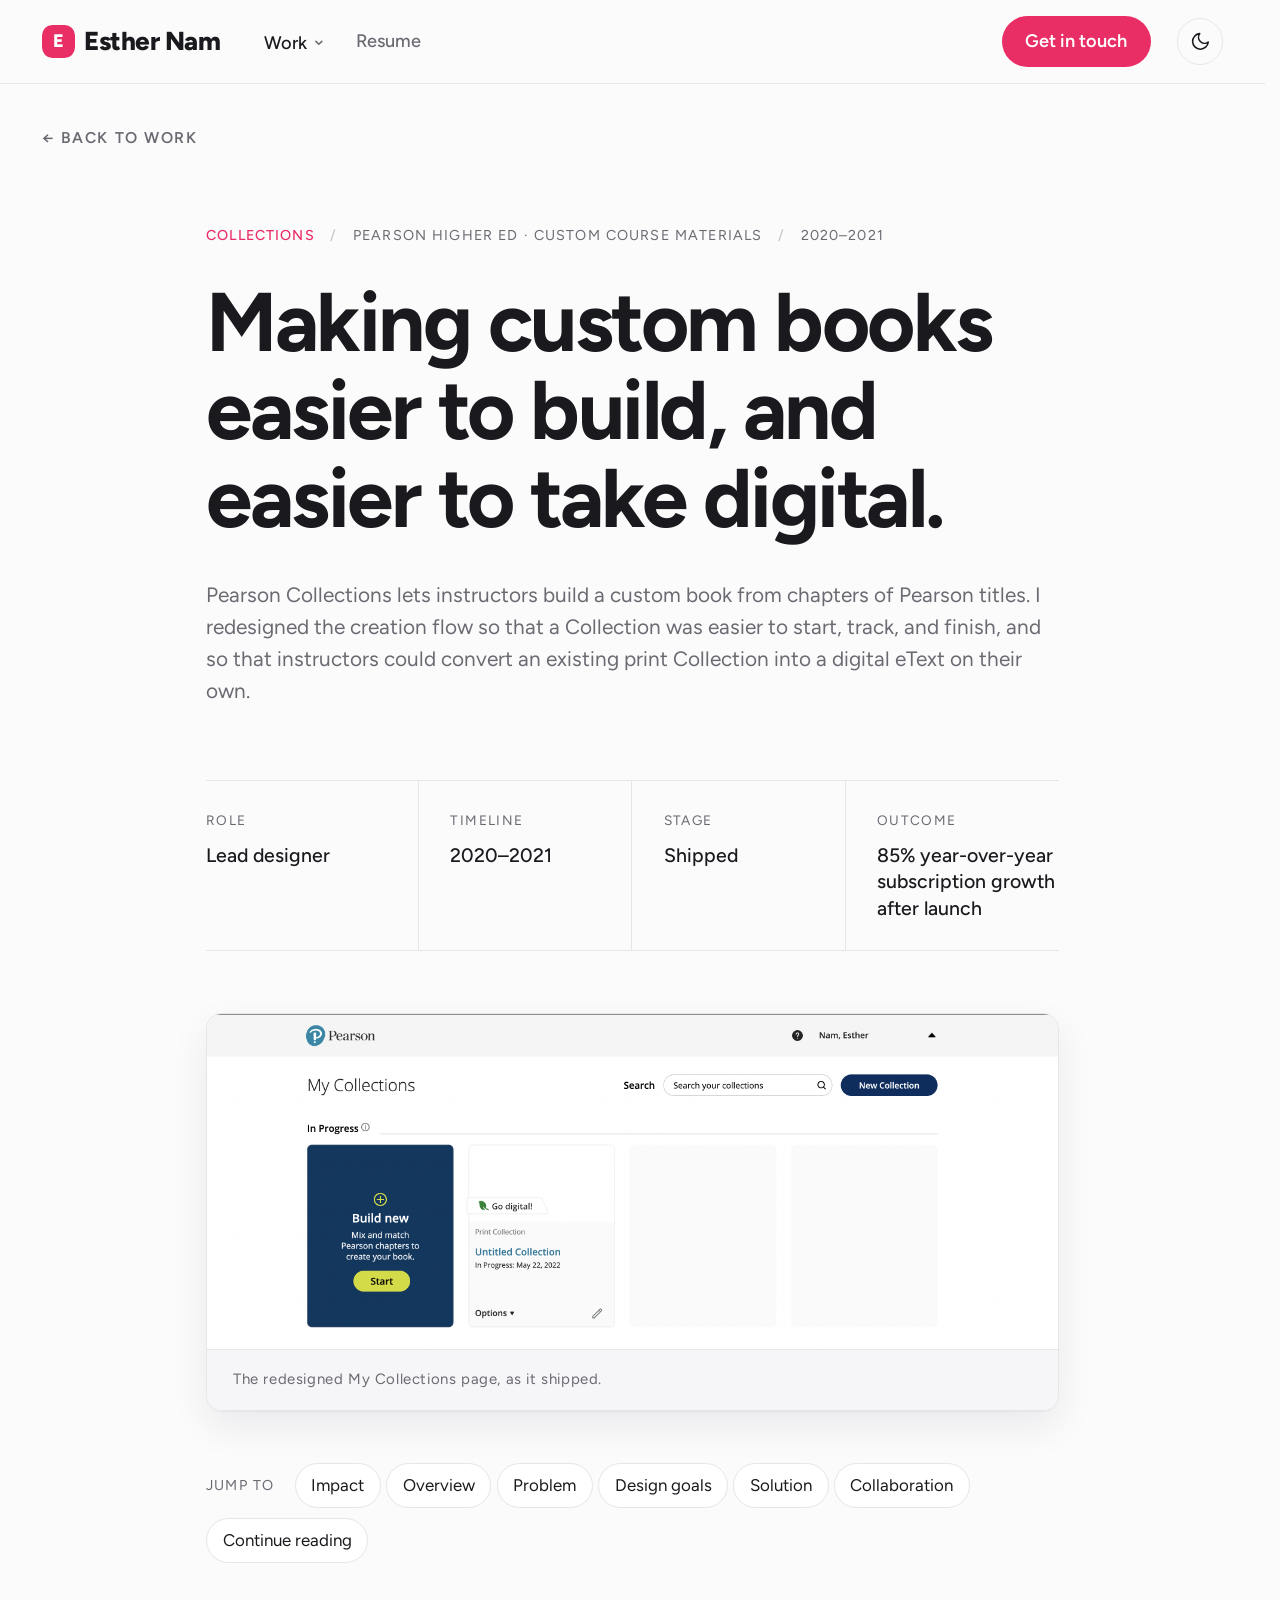
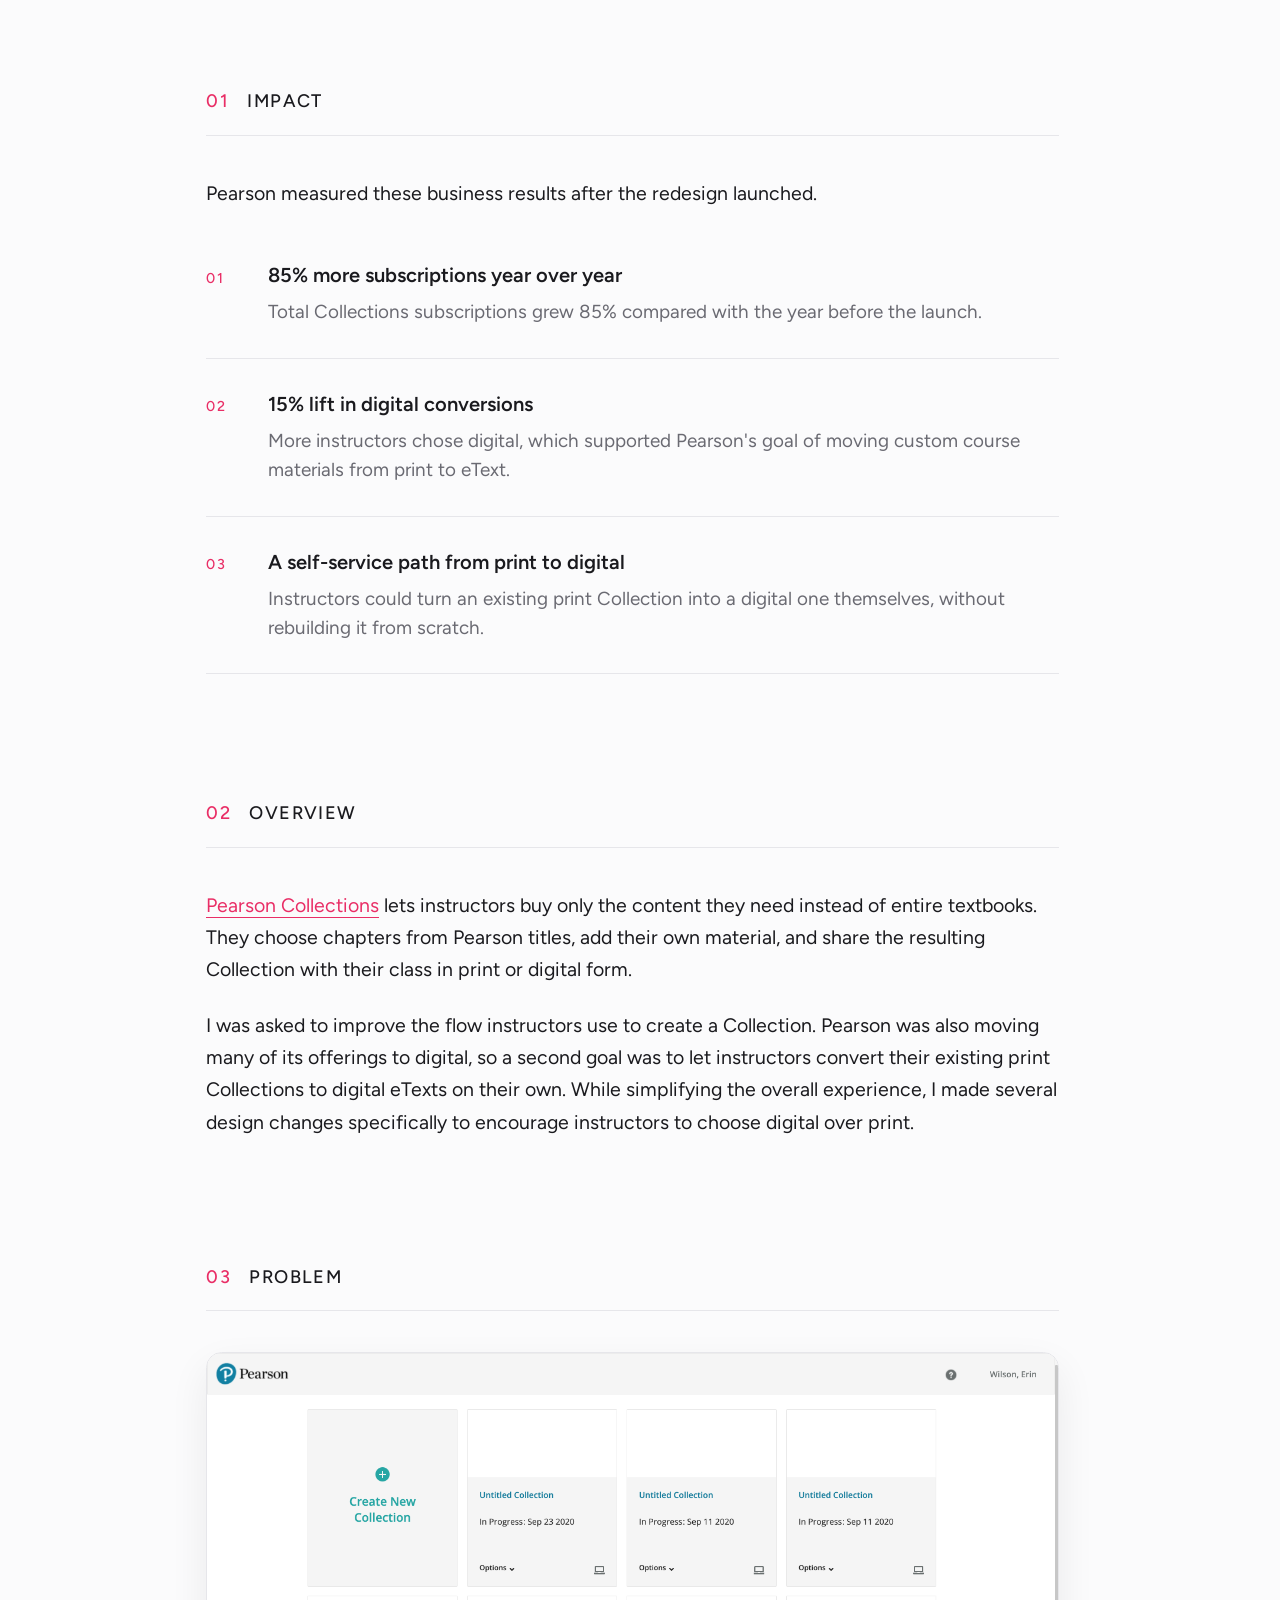
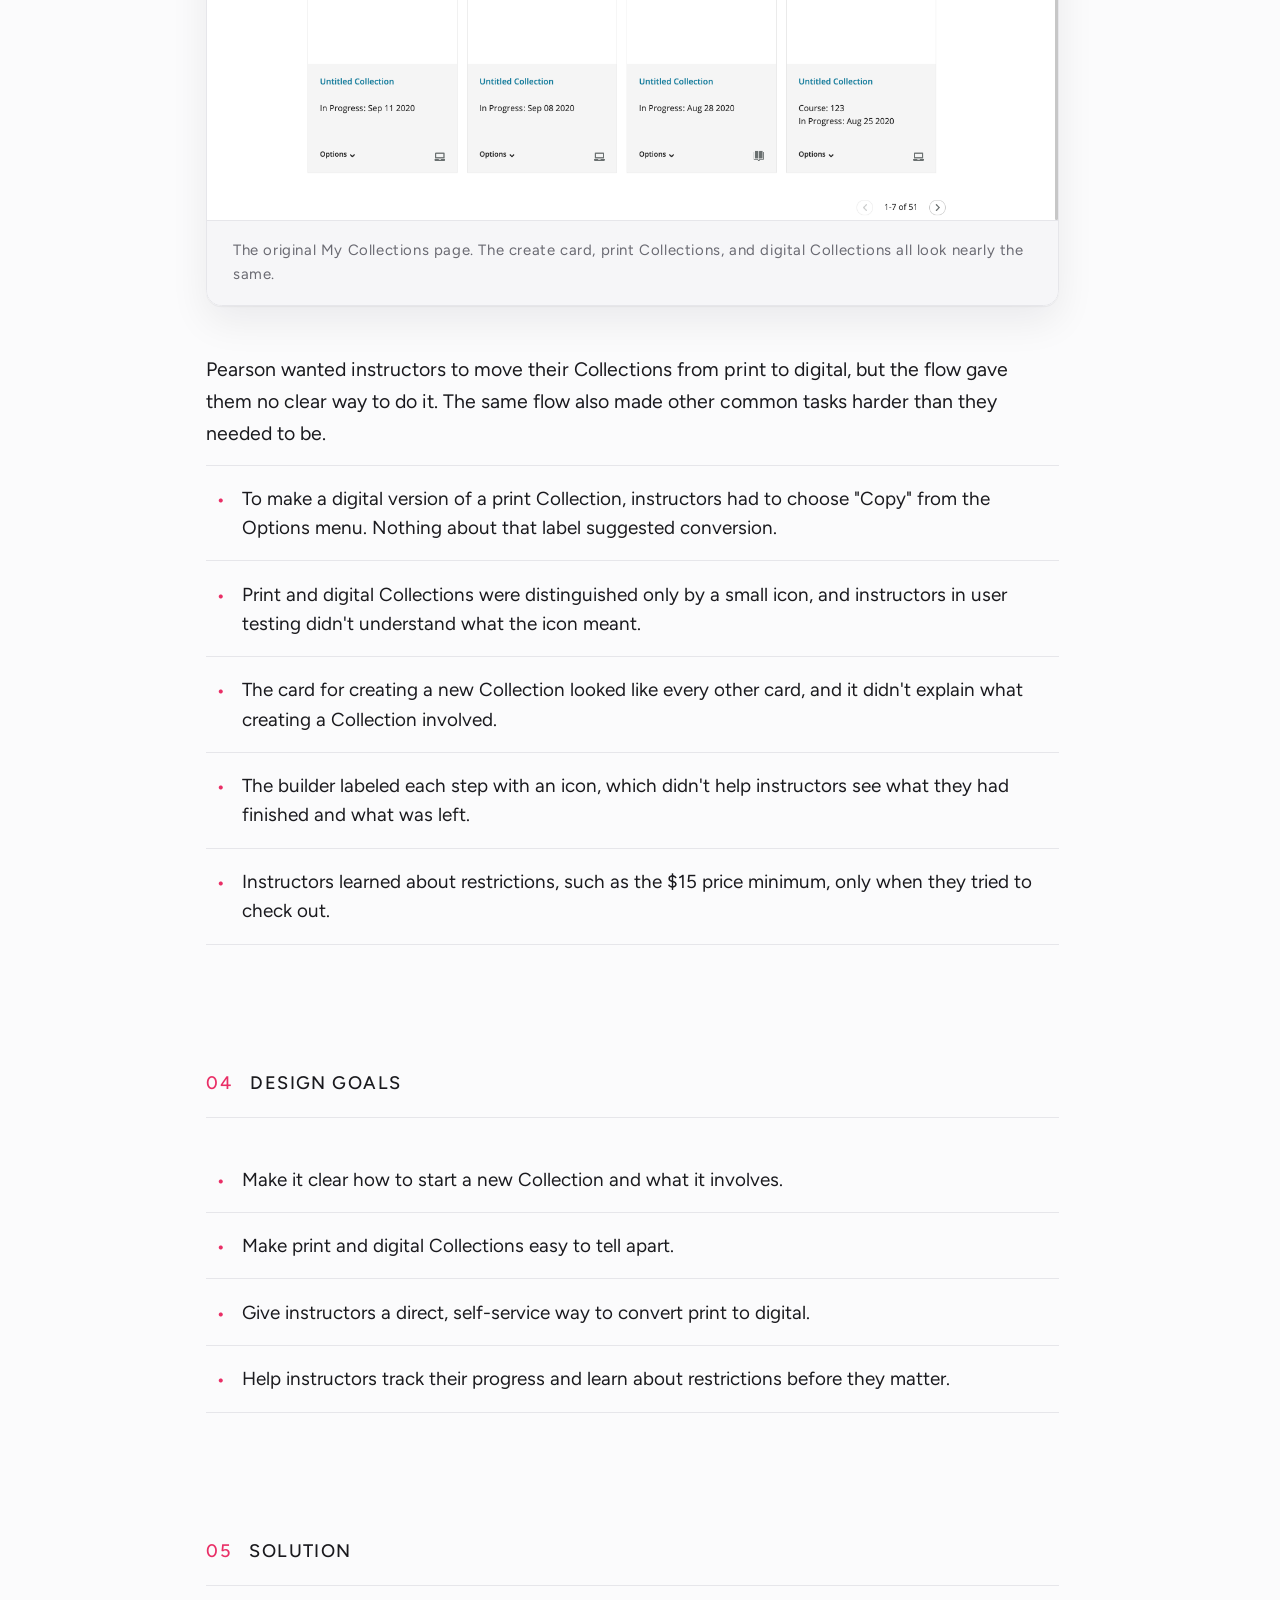
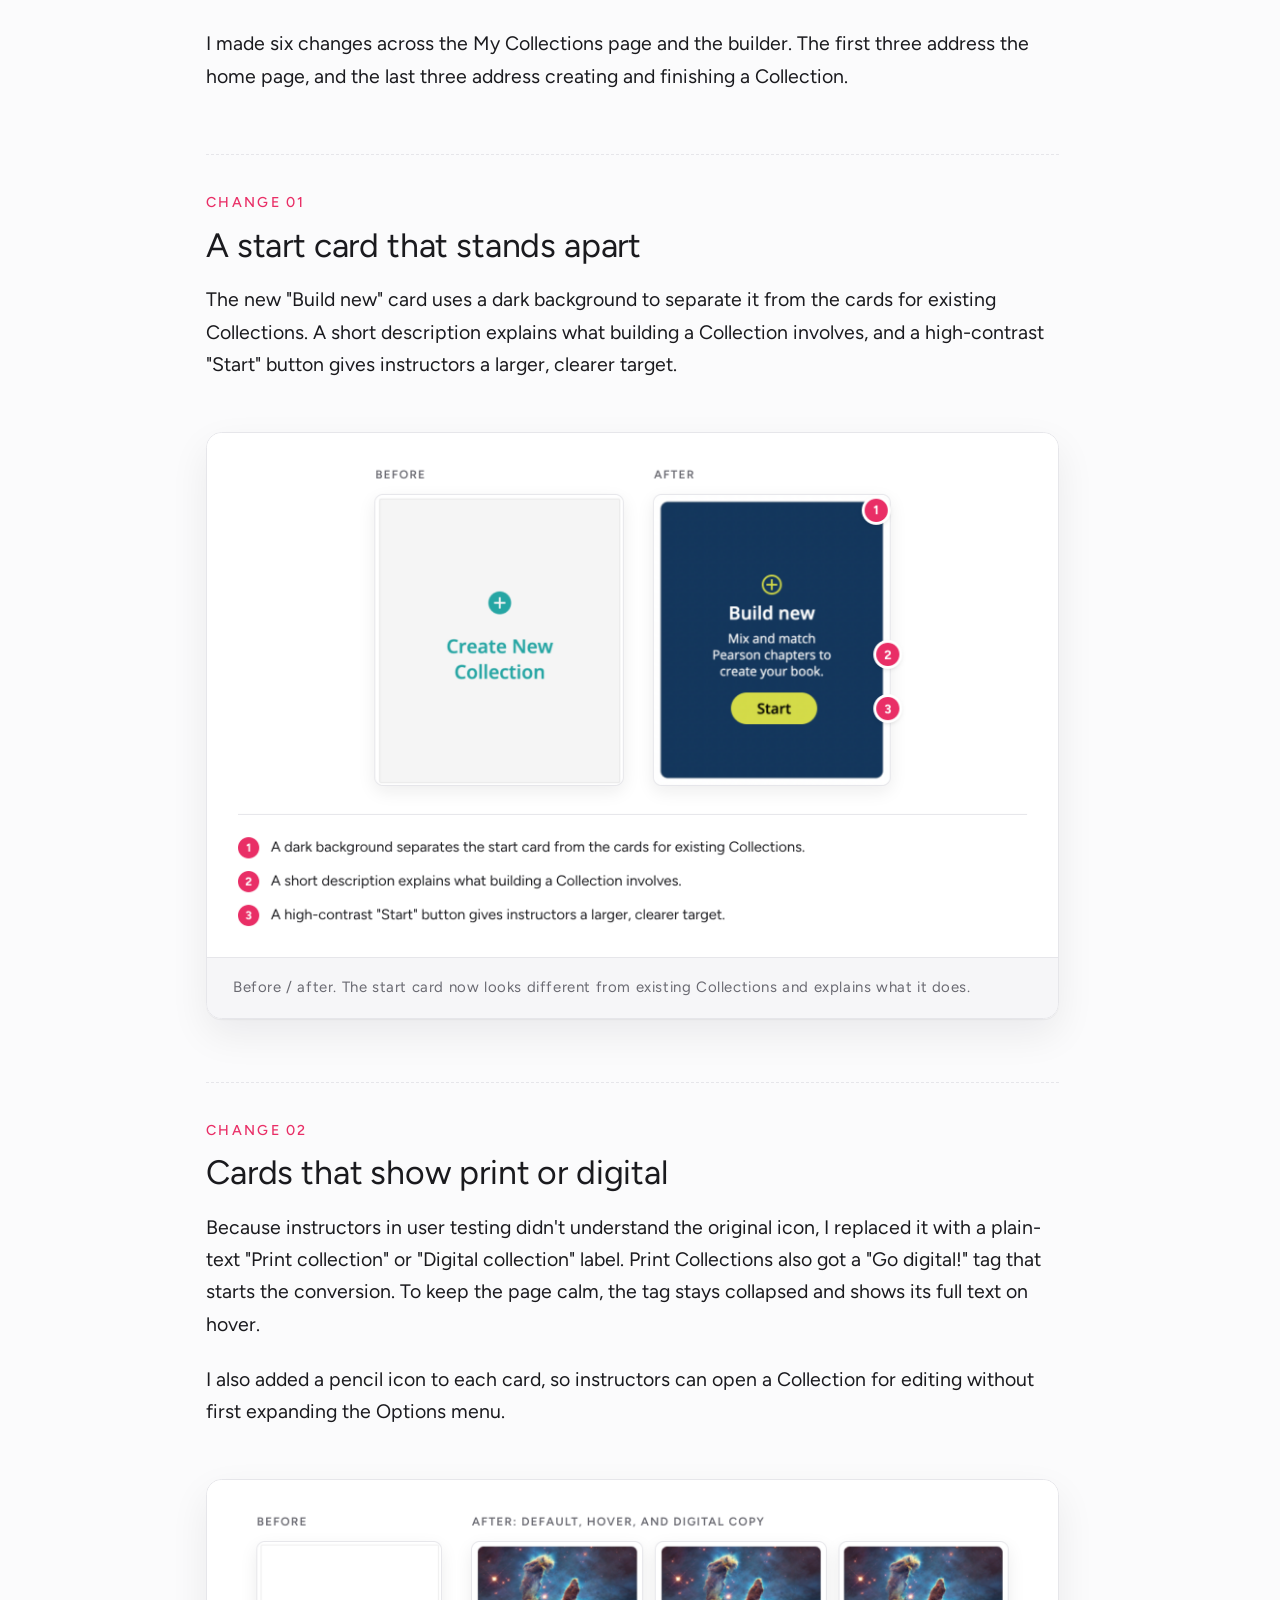
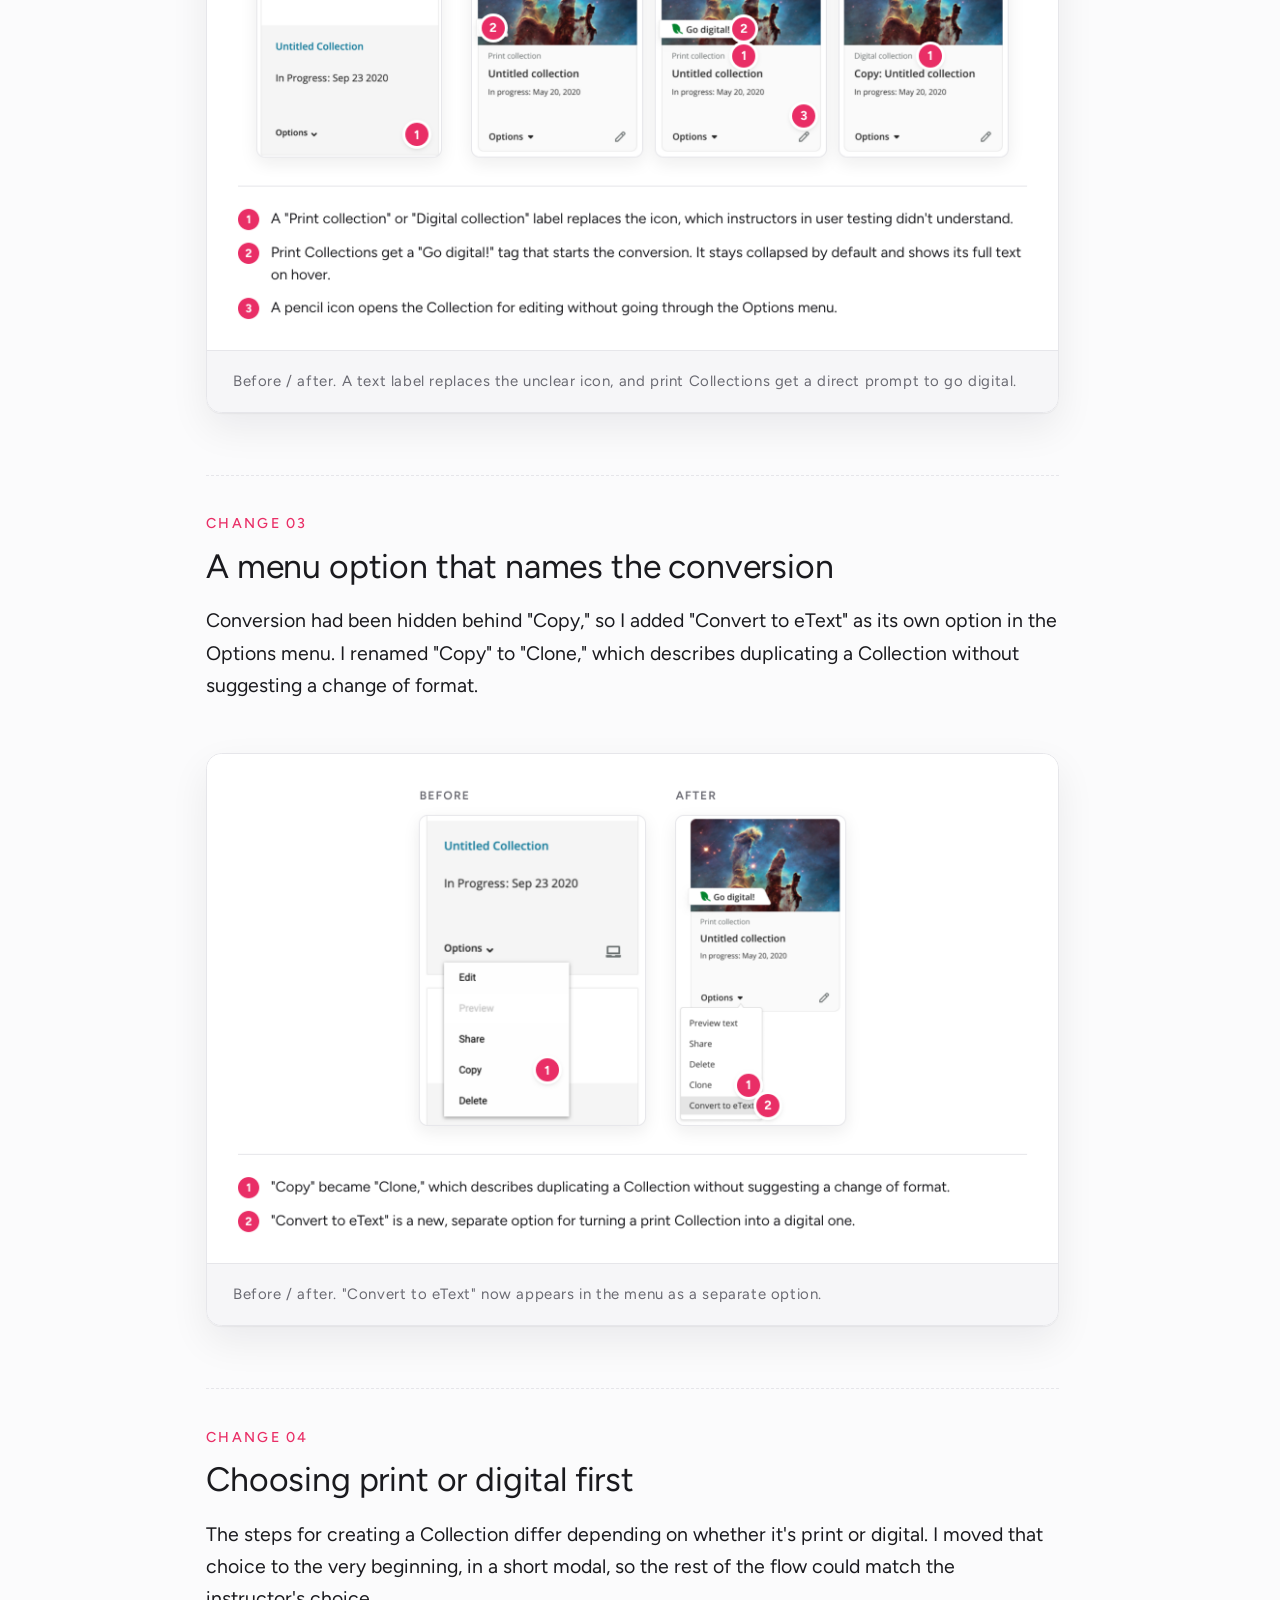
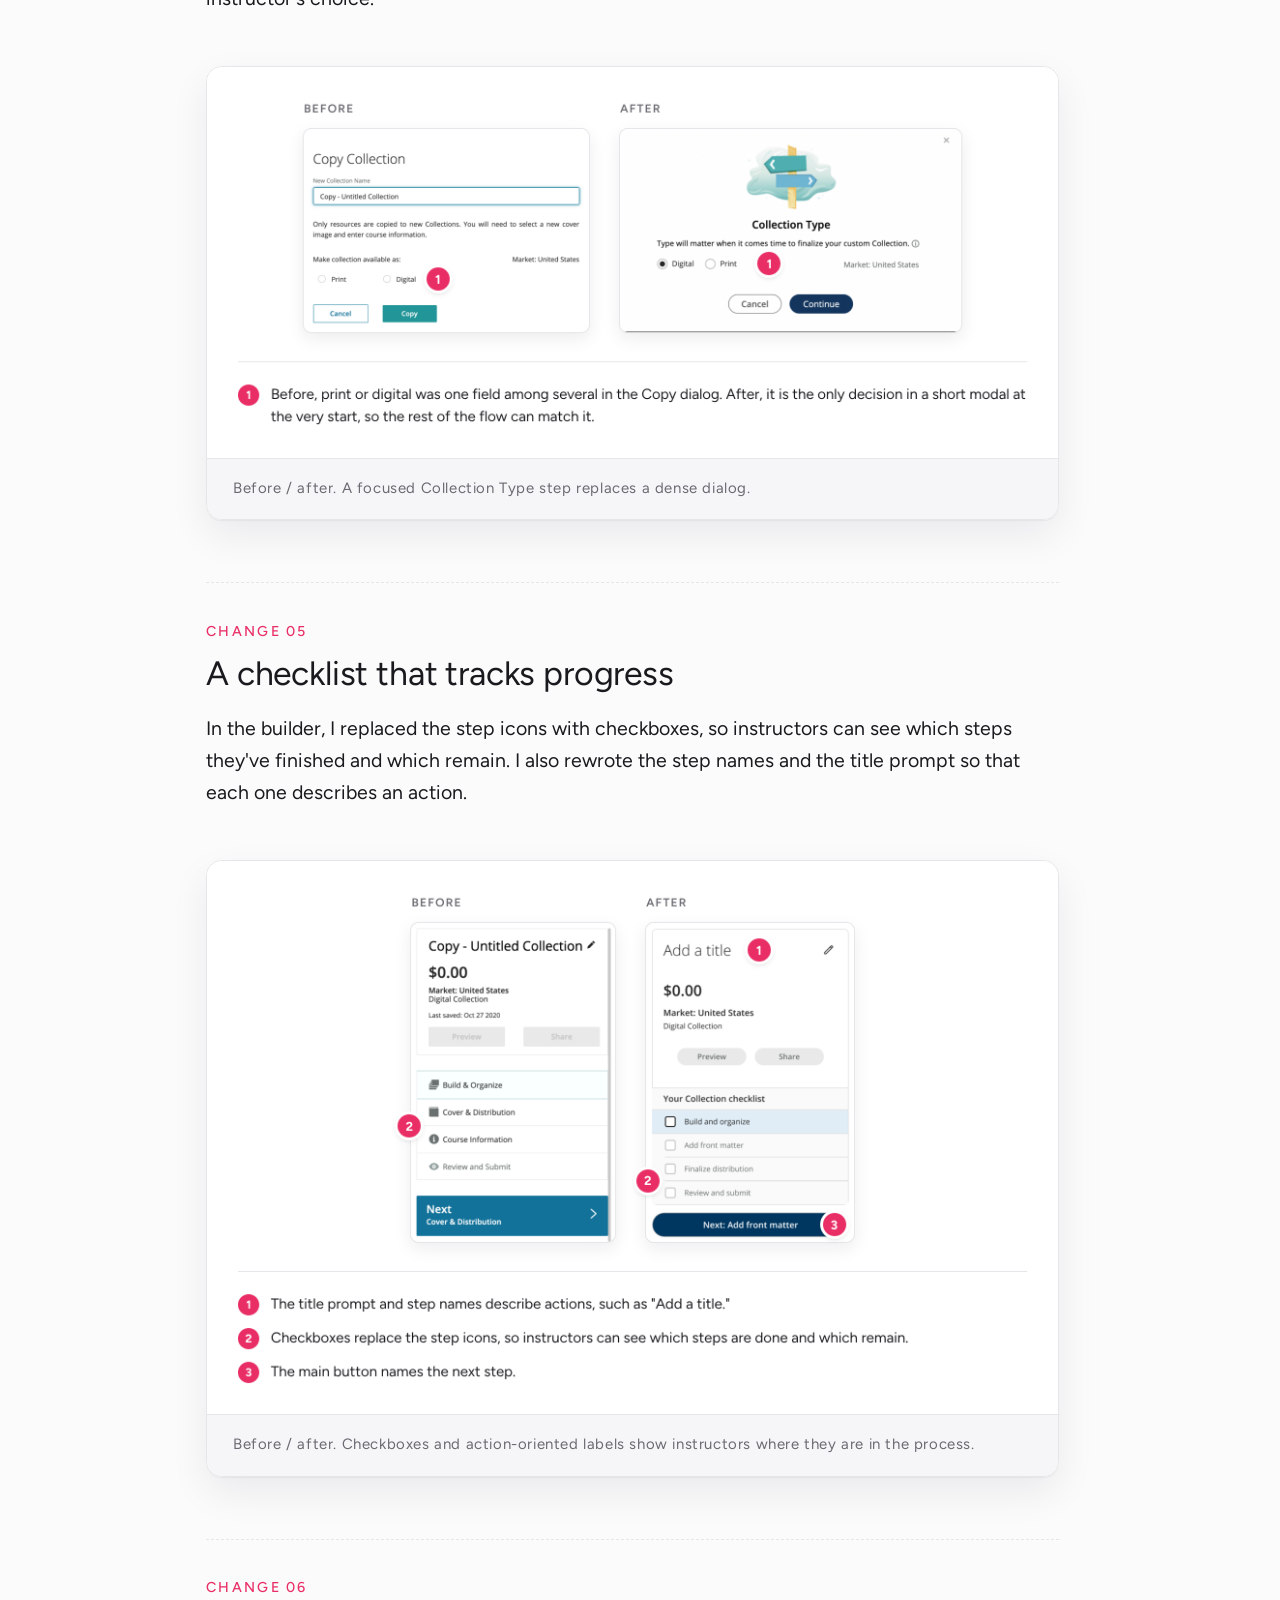
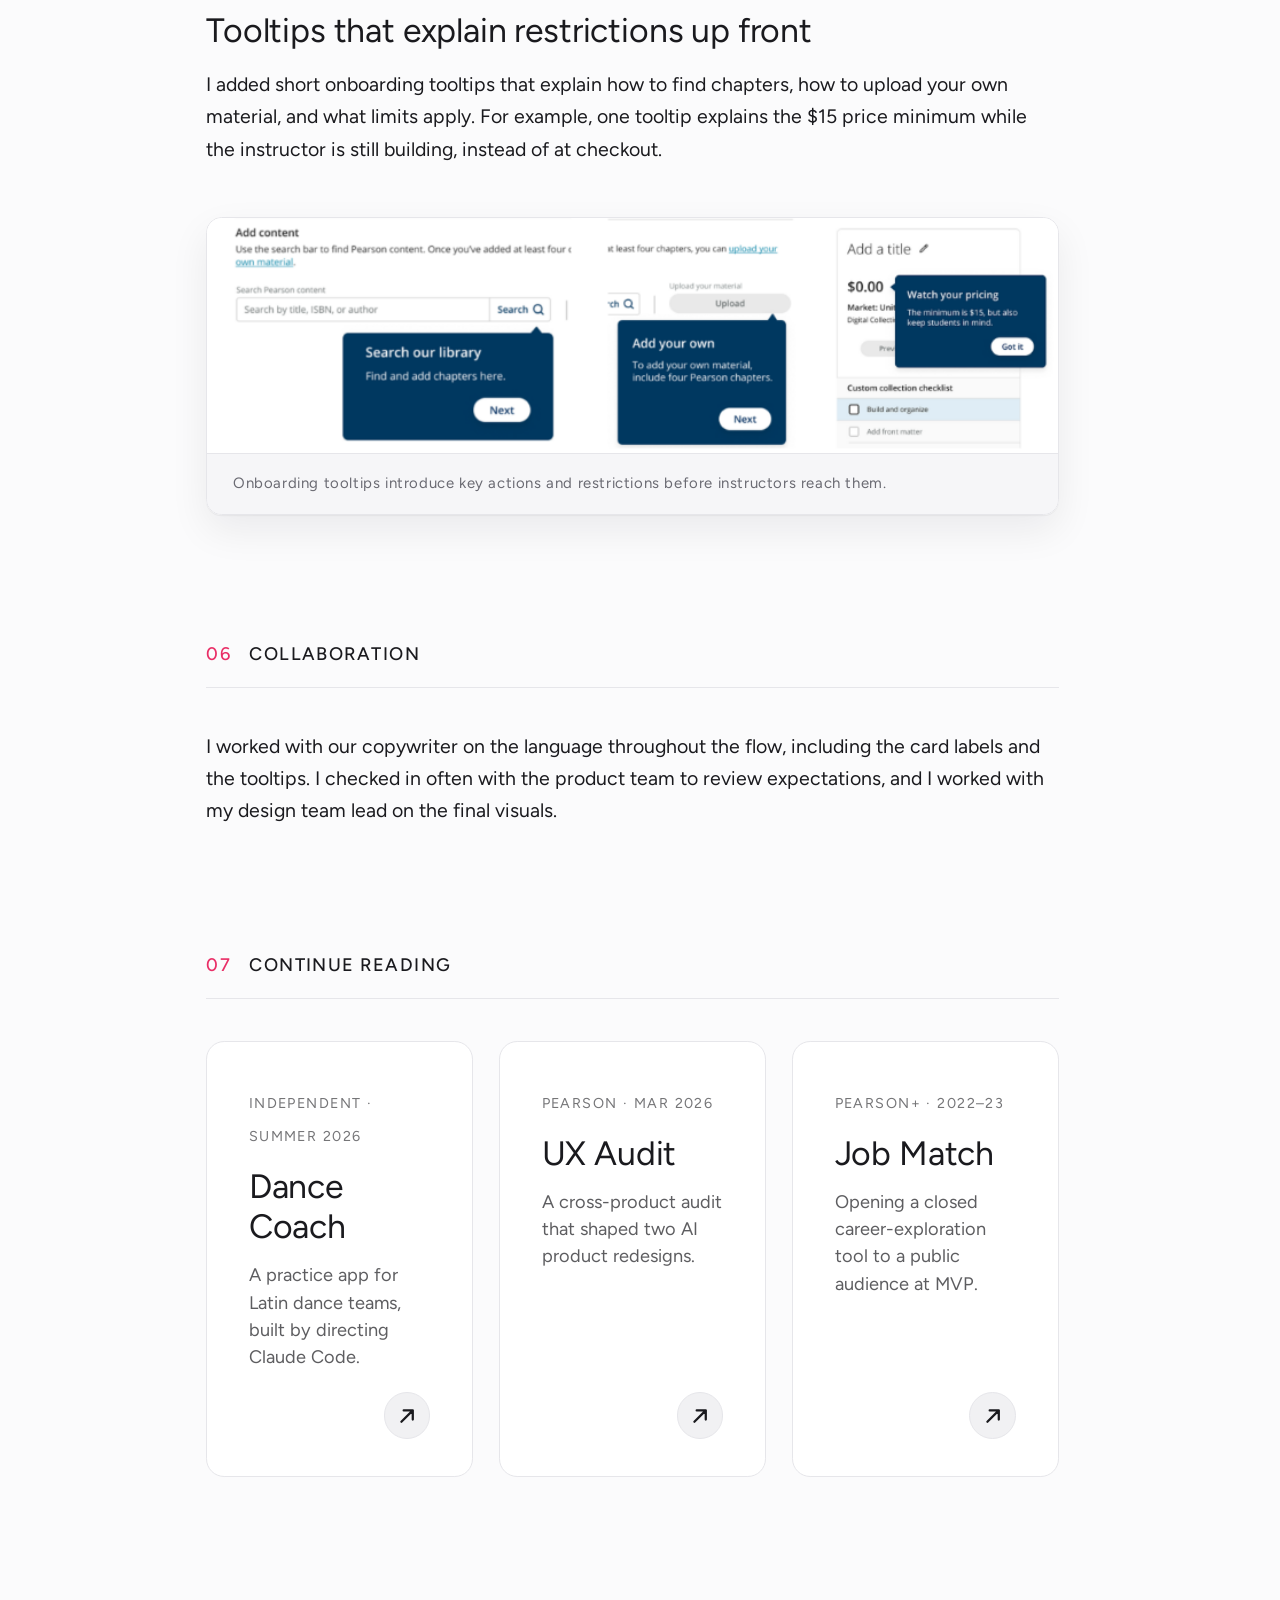
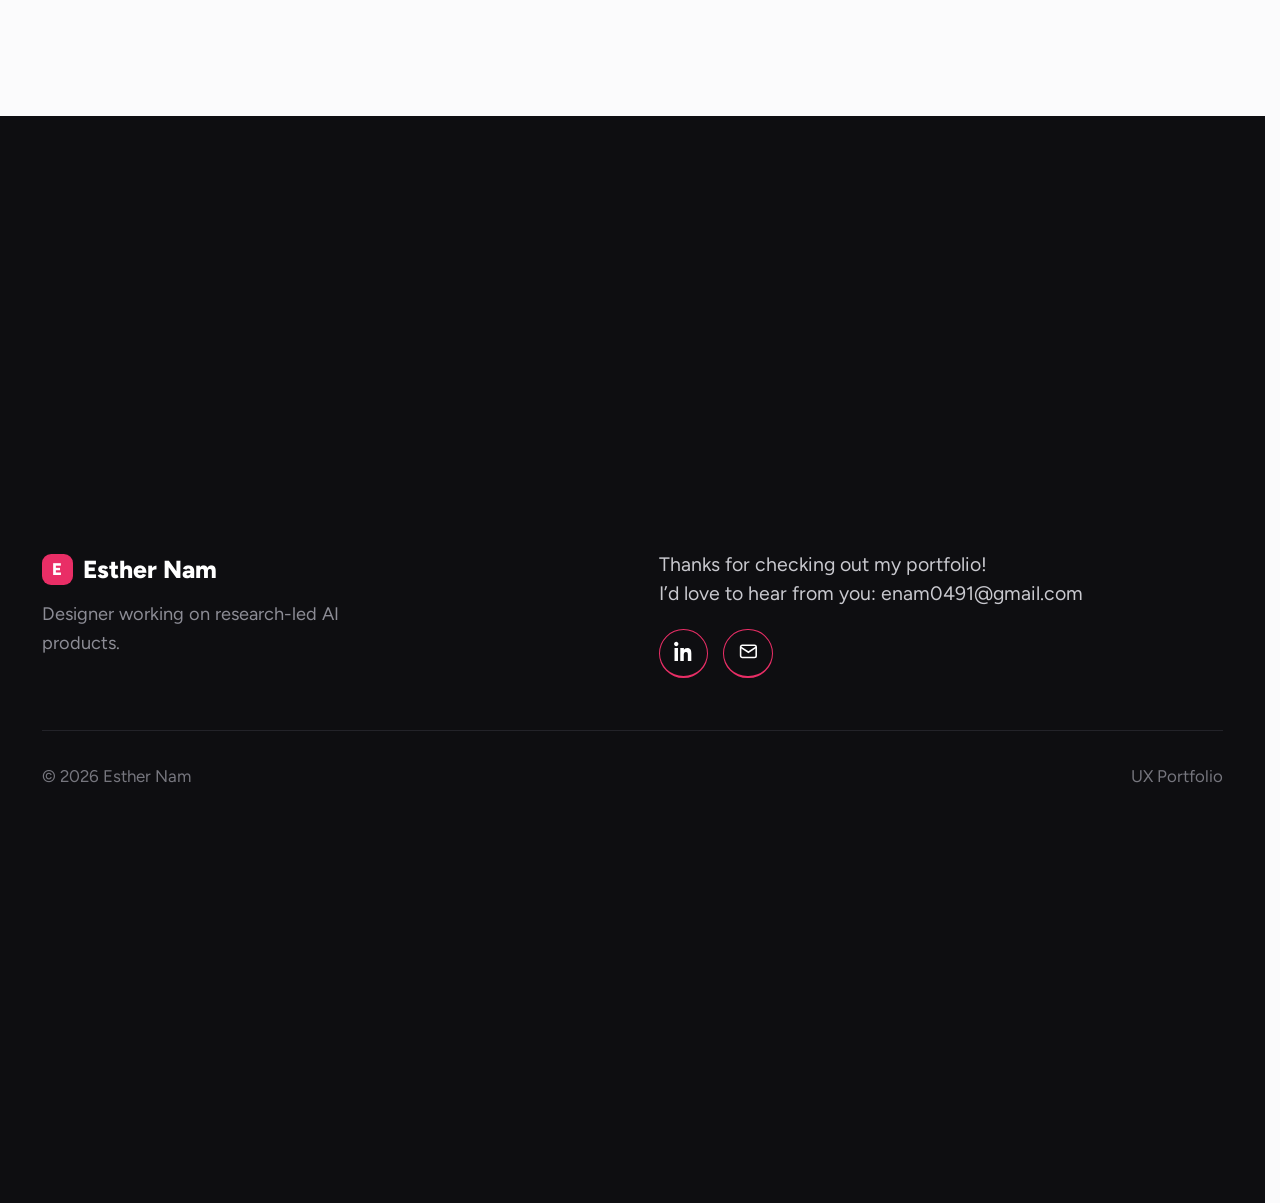
==== commit 479fa761: "Step 2 edits: Collections problem framing, Dance Coach student success criteria, UX Audit next steps" ====
--- a/collections.html
+++ b/collections.html
@@ -575,7 +575,6 @@
             <a href="writing-solutions.html">Writing Solutions<small>Assignment creation redesign</small></a>
             <a href="job-match.html">Job Match<small>Career tool · POC → MVP</small></a>
             <a href="collections.html">Collections<small>Creation flow redesign · Shipped</small></a>
-            <a href="focus-gym.html">Focus Gym<small>AI hackathon · Concept</small></a>
           </div>
         </div>
         <a href="resume.html">Resume</a>
@@ -697,12 +696,12 @@
       </figure>
 
       <div class="prose" style="margin-top: 36px;">
-        <p>The original flow made several common tasks harder than they needed to be.</p>
+        <p>Pearson wanted instructors to move their Collections from print to digital, but the flow gave them no clear way to do it. The same flow also made other common tasks harder than they needed to be.</p>
       </div>
       <ul class="clean">
+        <li>To make a digital version of a print Collection, instructors had to choose "Copy" from the Options menu. Nothing about that label suggested conversion.</li>
+        <li>Print and digital Collections were distinguished only by a small icon, and instructors in user testing didn't understand what the icon meant.</li>
         <li>The card for creating a new Collection looked like every other card, and it didn't explain what creating a Collection involved.</li>
-        <li>Print and digital Collections were distinguished only by a small icon, and instructors in user testing didn't understand what the icon meant.</li>
-        <li>To make a digital version of a print Collection, instructors had to choose "Copy" from the Options menu. Nothing about that label suggested conversion.</li>
         <li>The builder labeled each step with an icon, which didn't help instructors see what they had finished and what was left.</li>
         <li>Instructors learned about restrictions, such as the $15 price minimum, only when they tried to check out.</li>
       </ul>
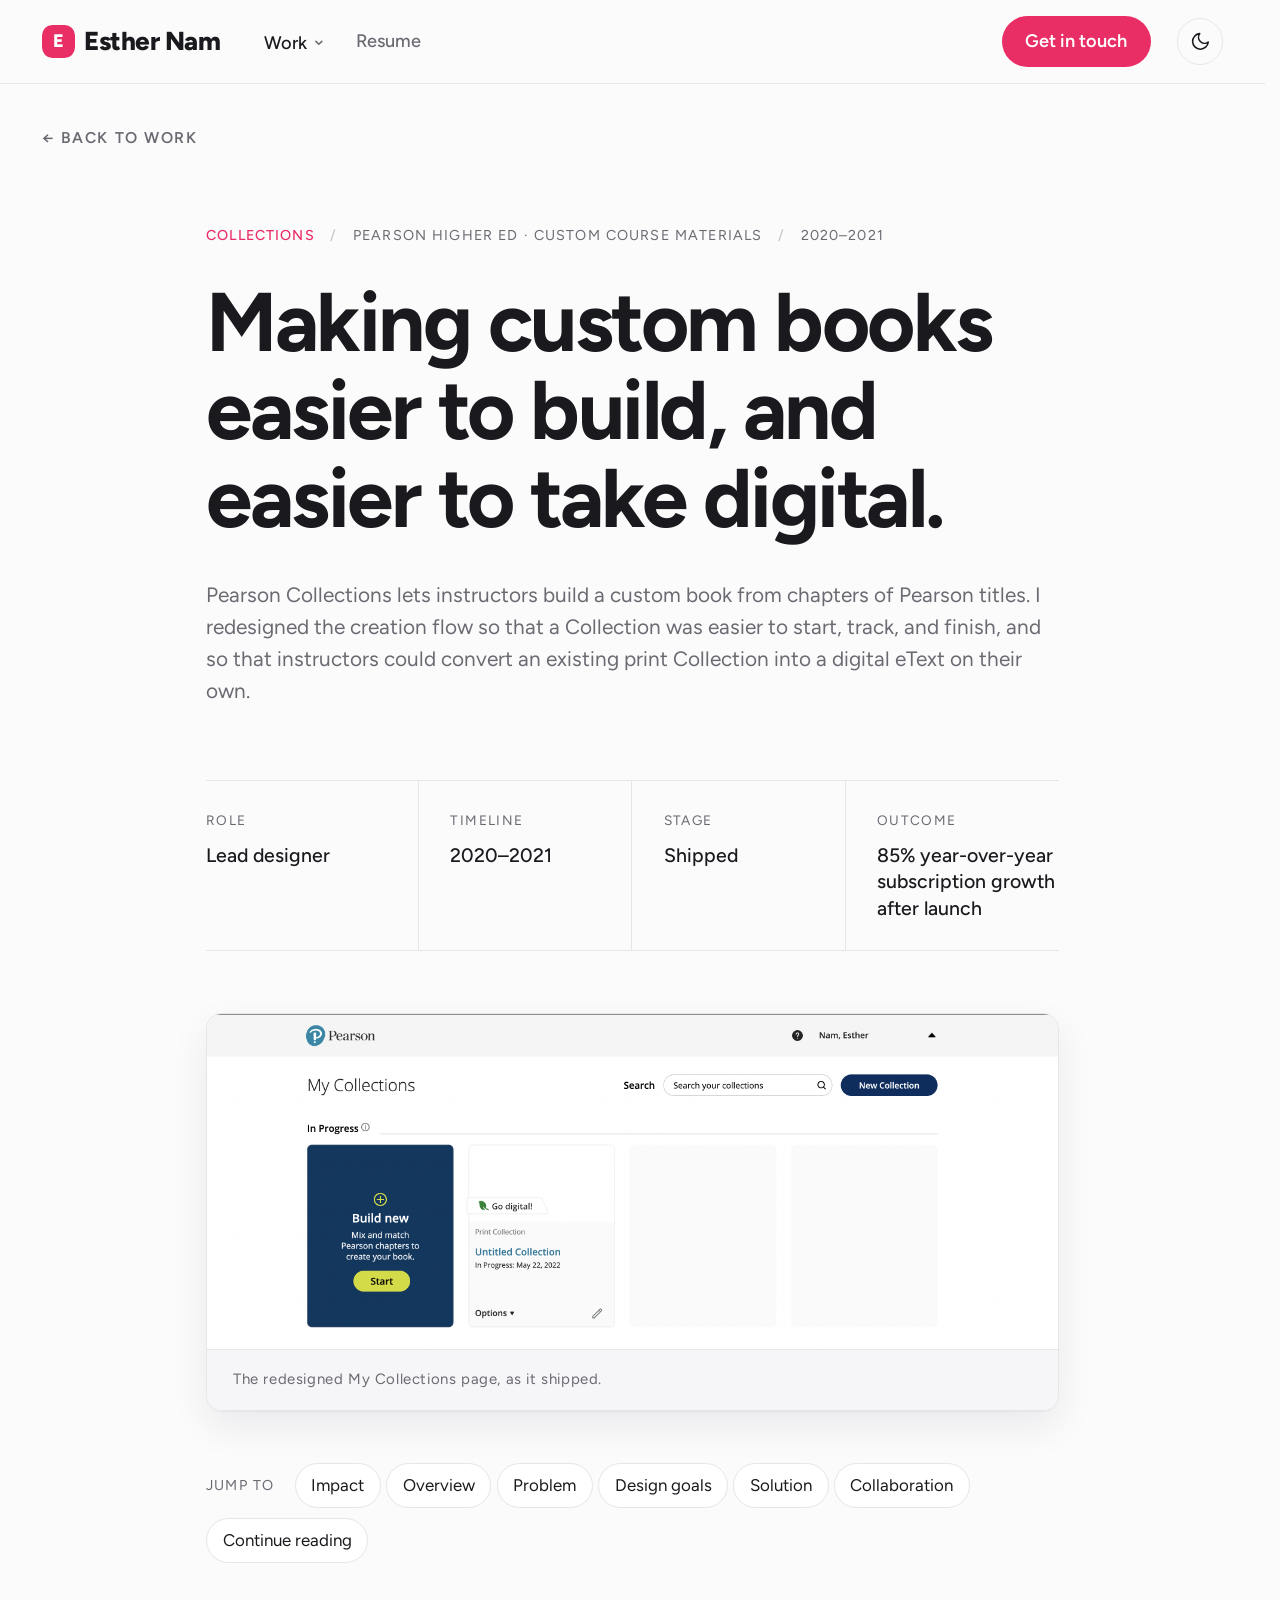
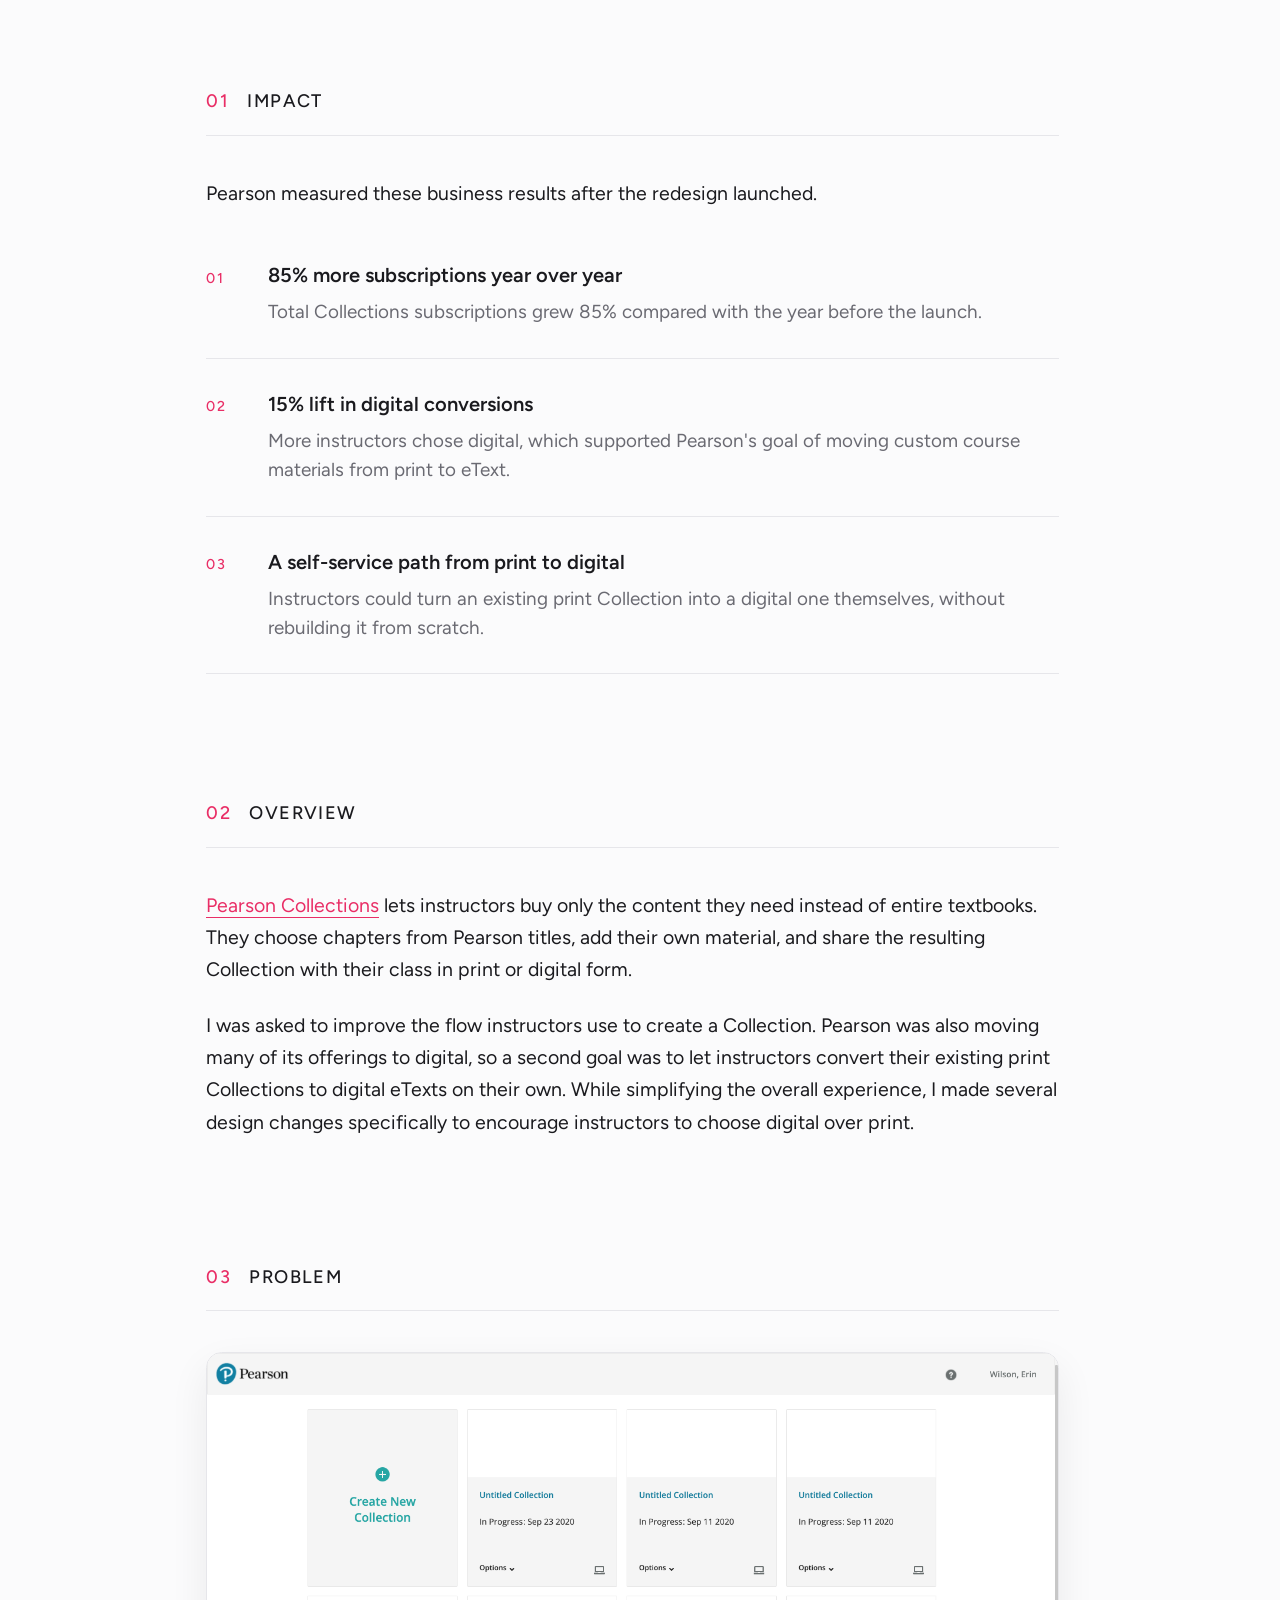
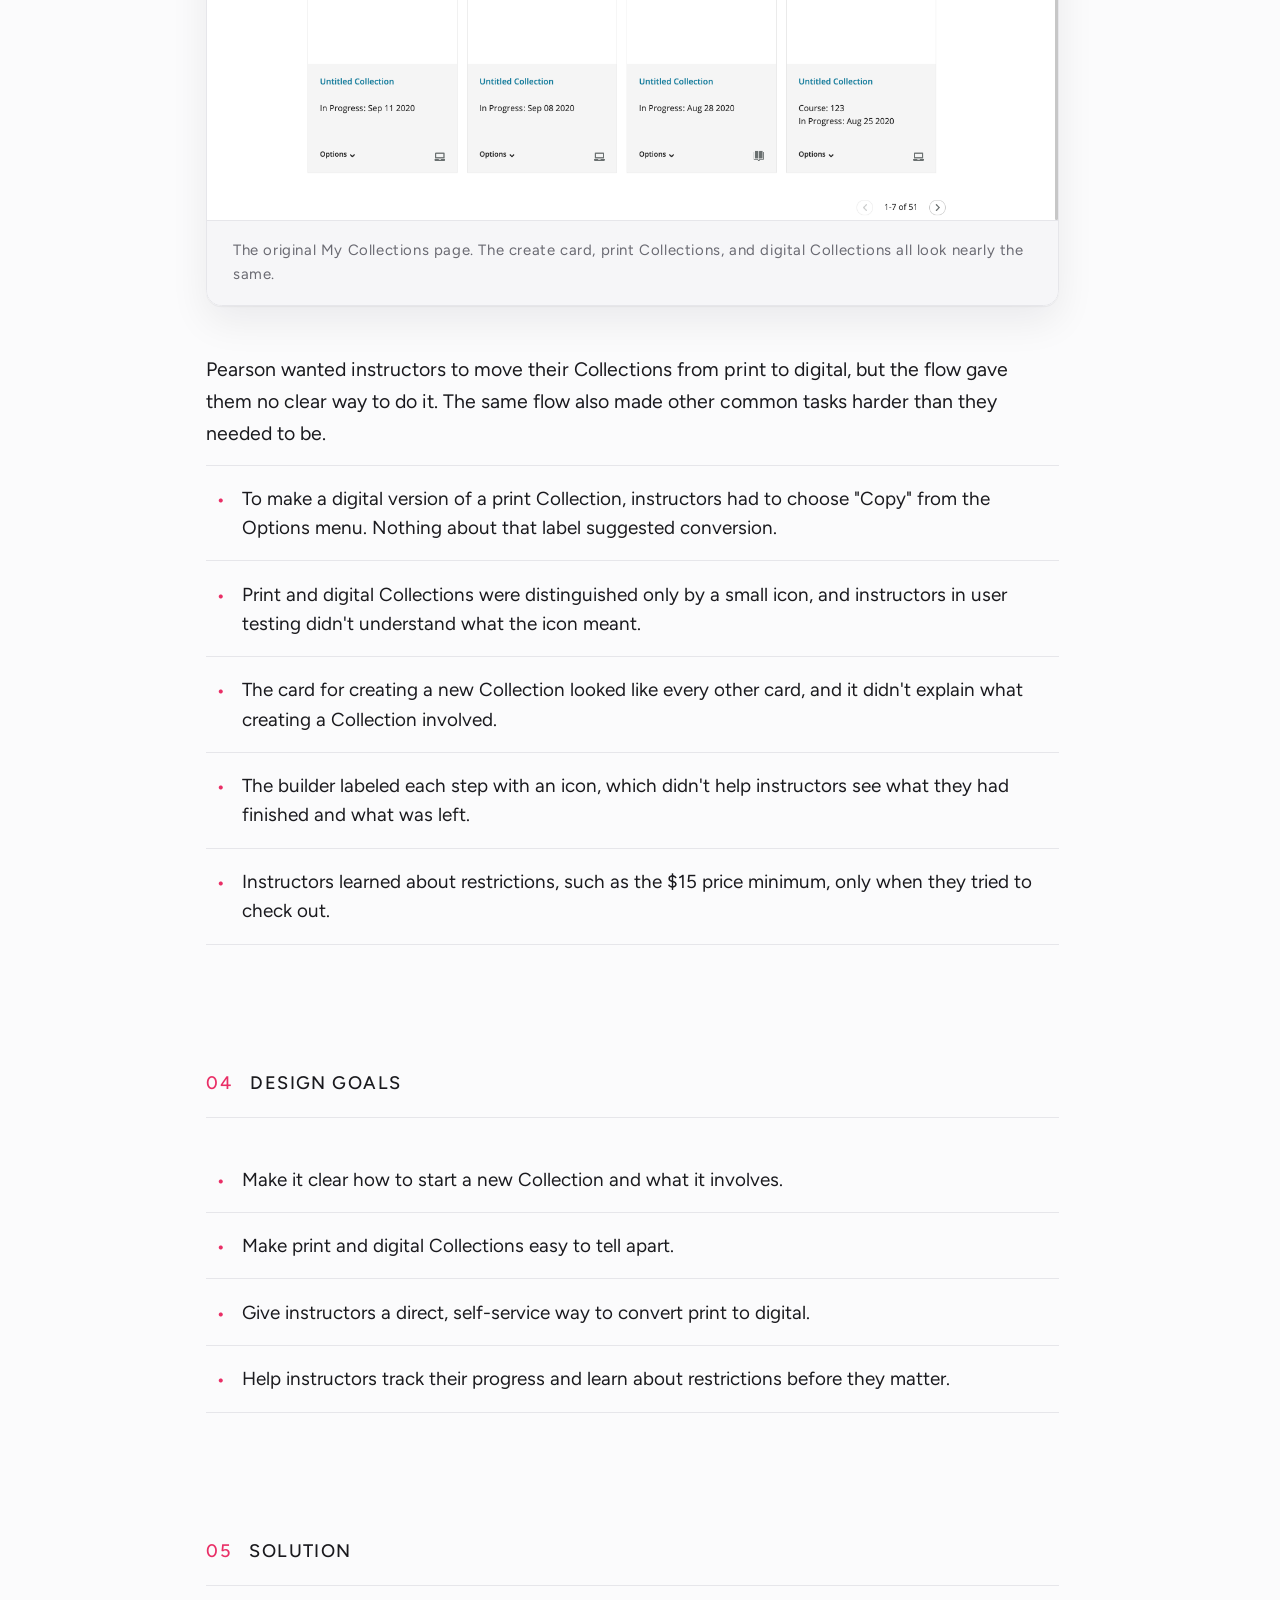
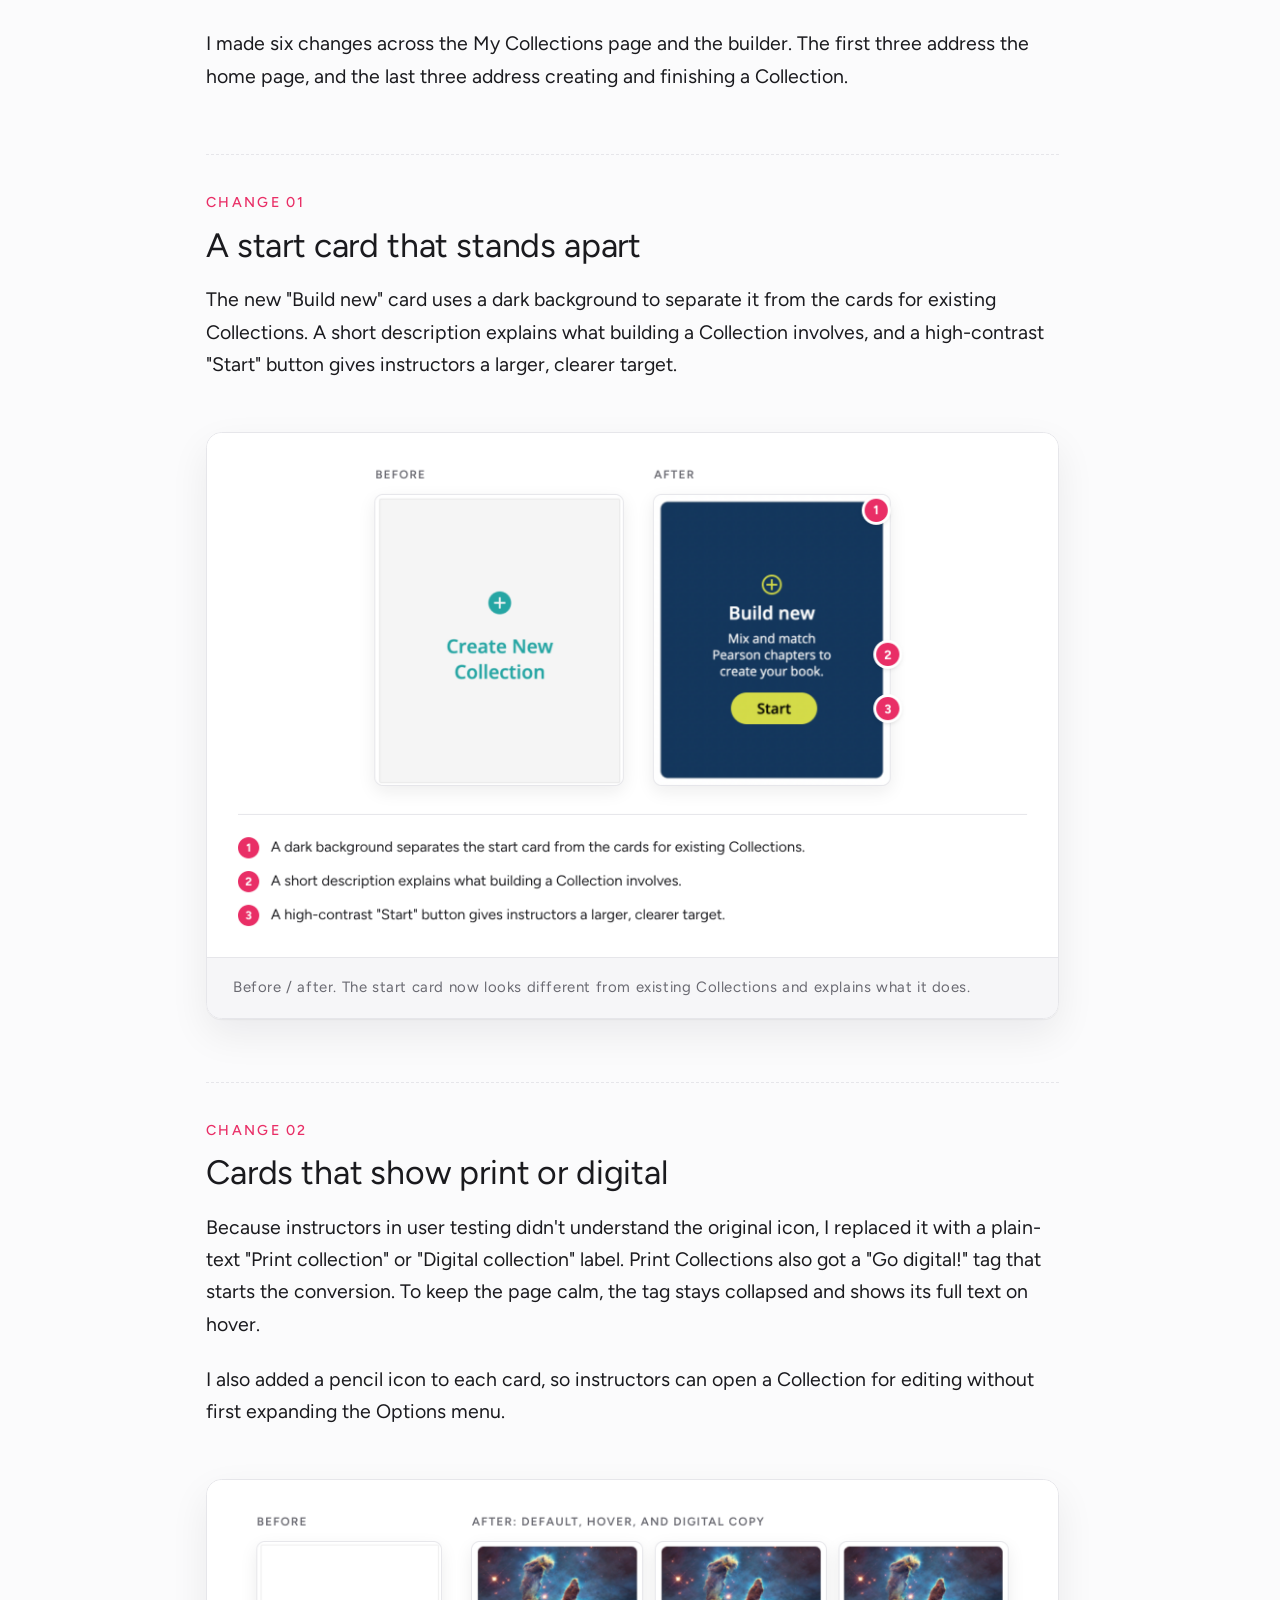
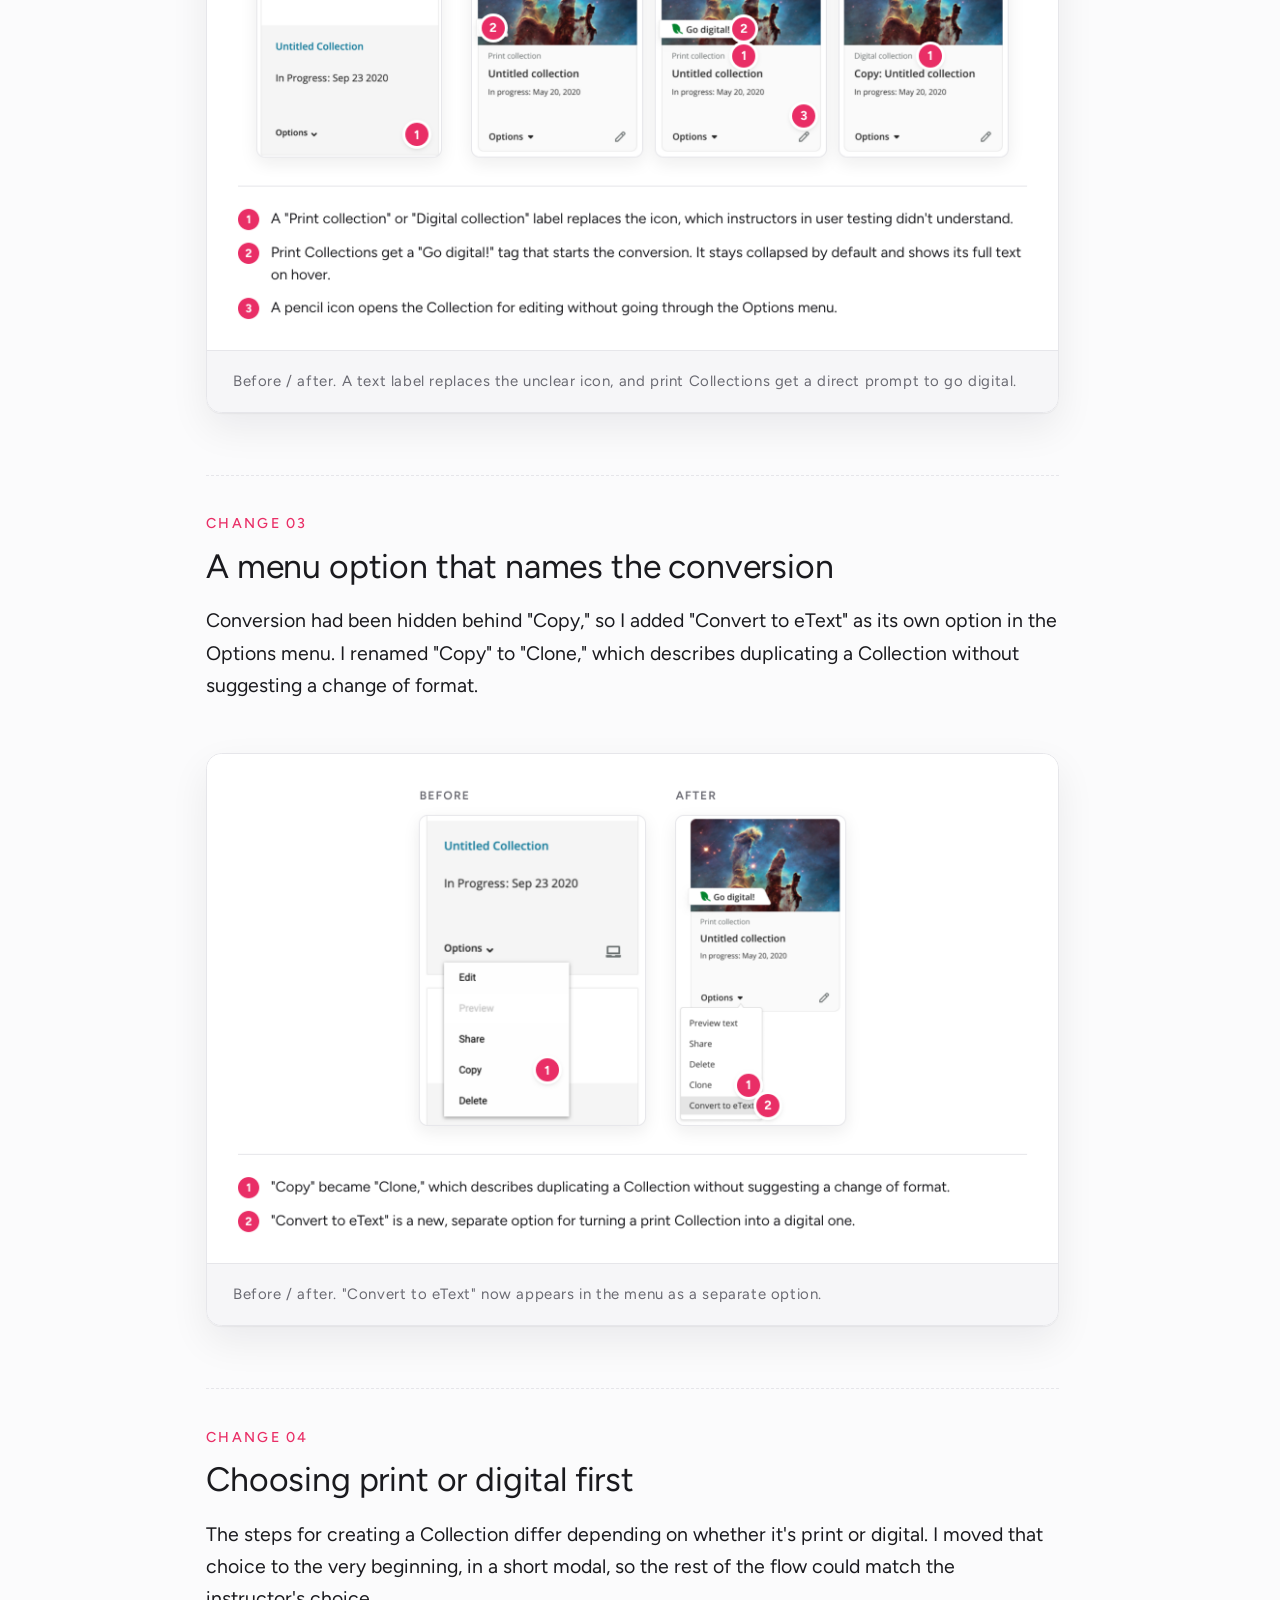
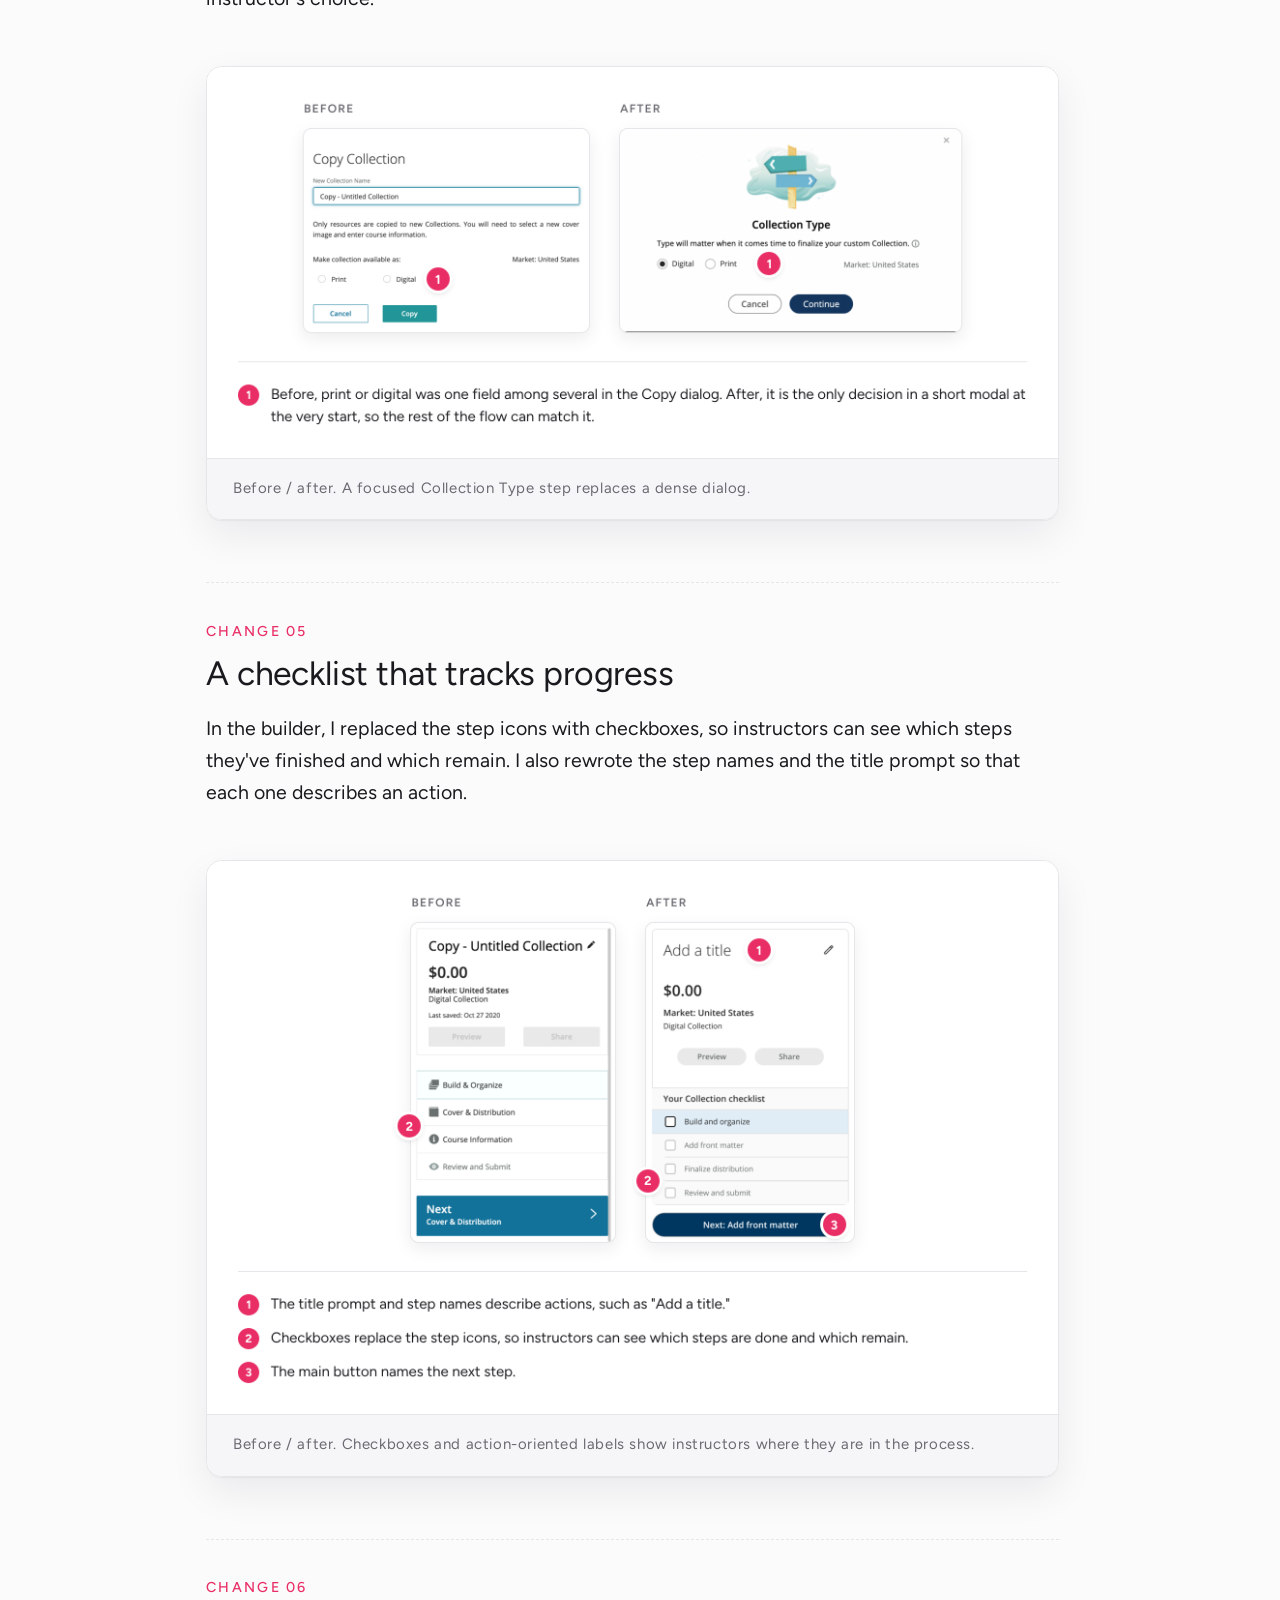
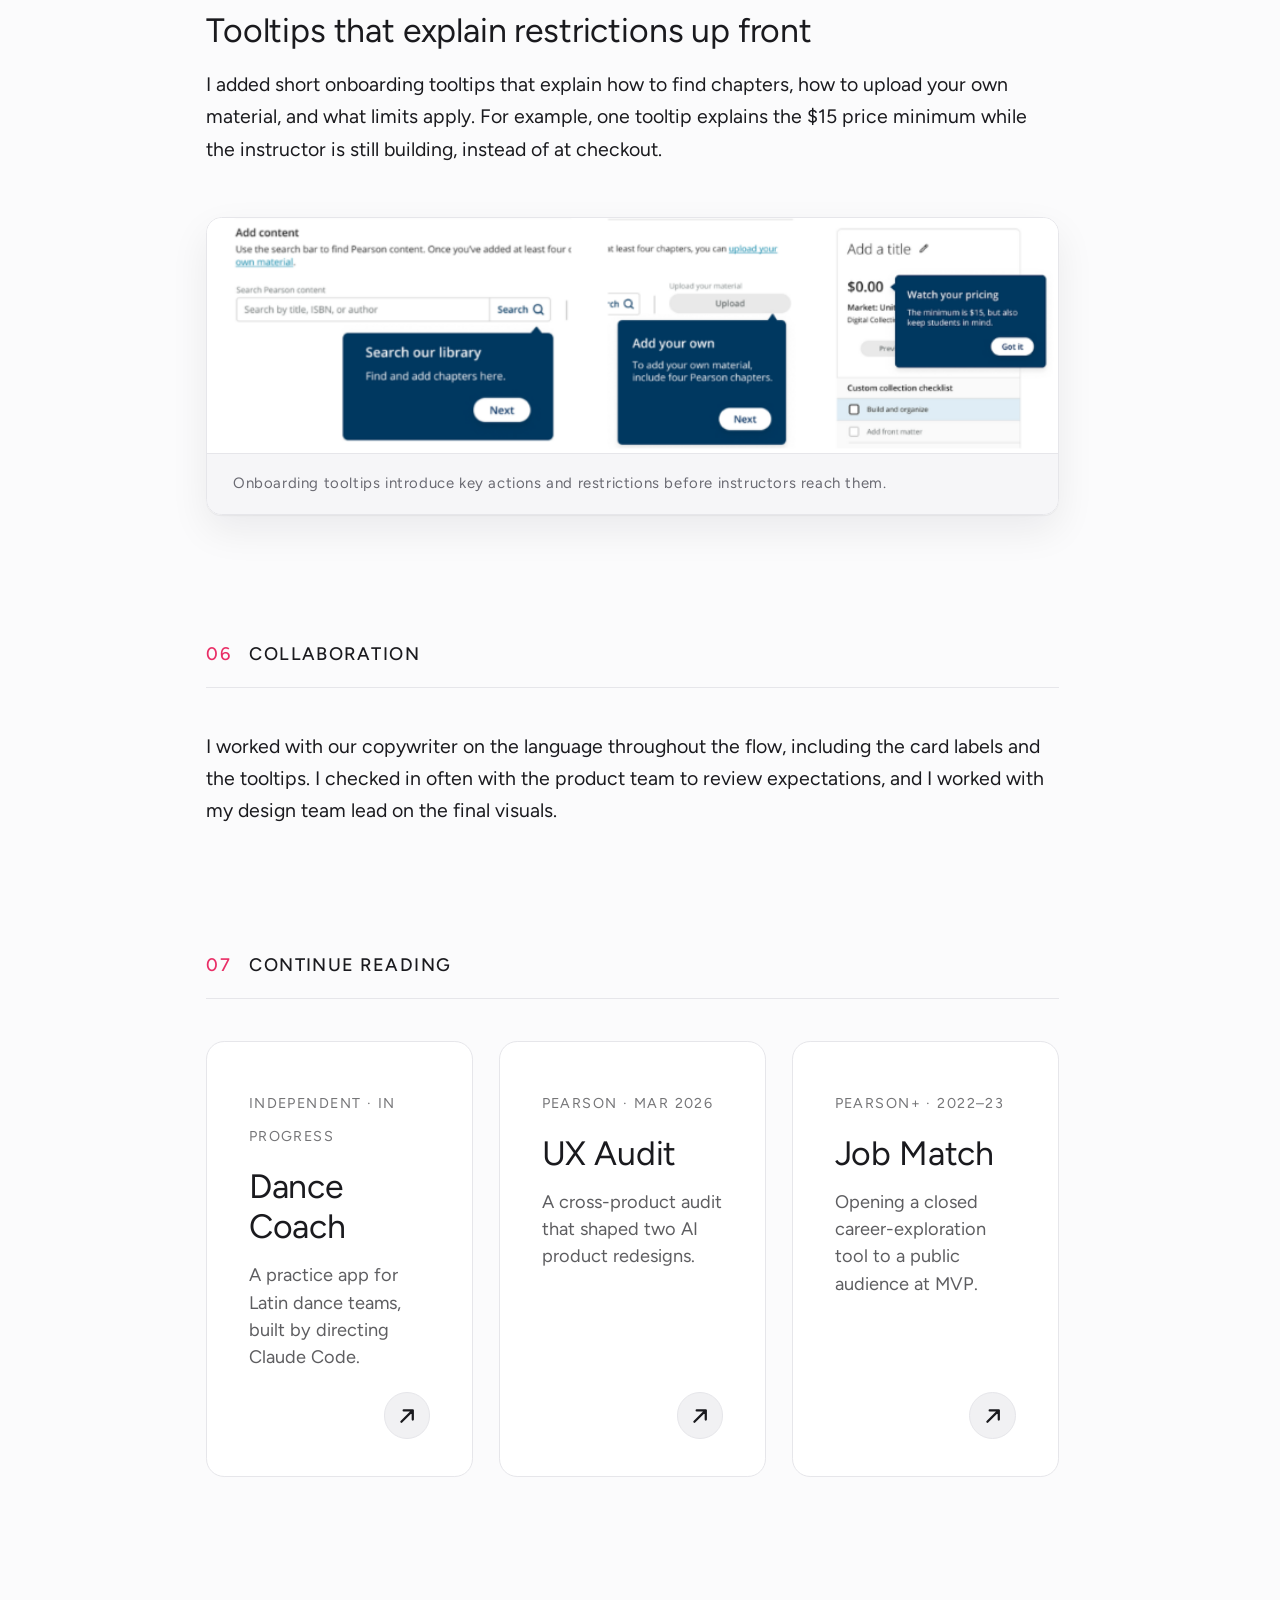
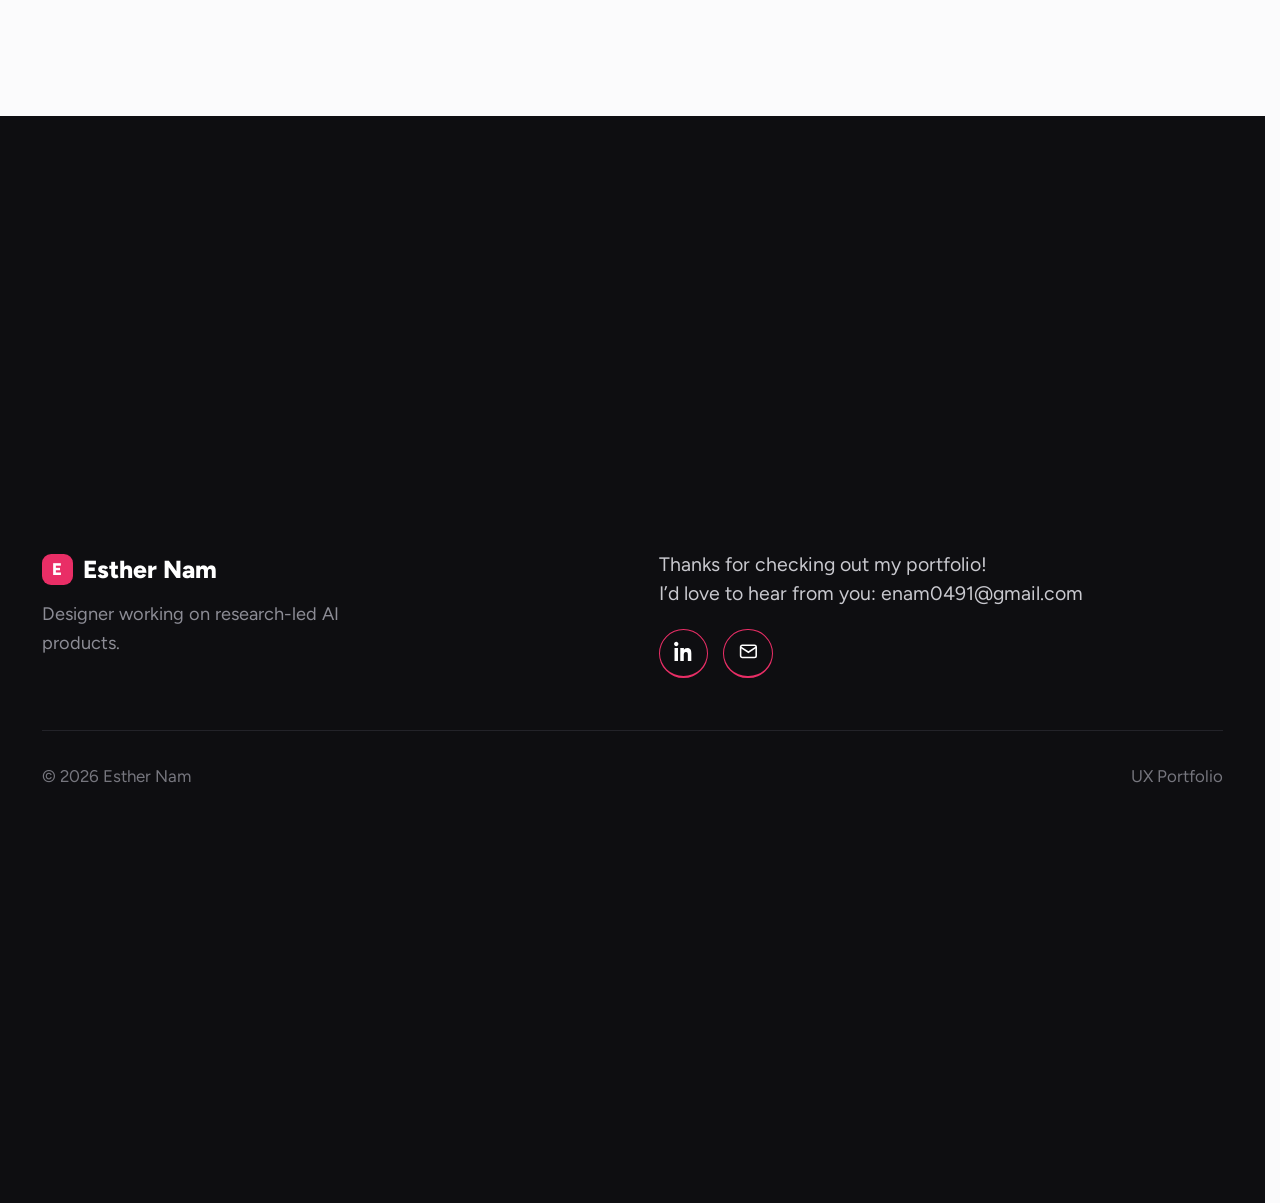
==== commit bfa27e58: "Show Dance Coach as in progress on the homepage and project cards Co-Authored-By: Claude Opus 5.5 <n" ====
--- a/collections.html
+++ b/collections.html
@@ -570,9 +570,9 @@
         <div class="nav-work">
           <a href="index.html" class="active">Work<svg class="caret" viewBox="0 0 16 16" fill="none" stroke="currentColor" stroke-width="2" stroke-linecap="round" stroke-linejoin="round"><path d="M4 6l4 4 4-4"/></svg></a>
           <div class="work-menu">
-            <a href="dance-coach.html">Dance Coach<small>AI practice app · In progress</small></a>
             <a href="ux-audit.html">UX Audit<small>Cross-product diagnostic</small></a>
             <a href="writing-solutions.html">Writing Solutions<small>Assignment creation redesign</small></a>
+            <a href="dance-coach.html">Dance Coach<small>AI feasibility study</small></a>
             <a href="job-match.html">Job Match<small>Career tool · POC → MVP</small></a>
             <a href="collections.html">Collections<small>Creation flow redesign · Shipped</small></a>
           </div>
@@ -824,7 +824,7 @@
 
       <div class="next-grid">
         <a class="next-card" href="dance-coach.html">
-          <span class="nc-eyebrow">Independent · Summer 2026</span>
+          <span class="nc-eyebrow">Independent · In progress</span>
           <h3>Dance Coach</h3>
           <p>A practice app for Latin dance teams, built by directing Claude Code.</p>
           <div class="nc-arrow">
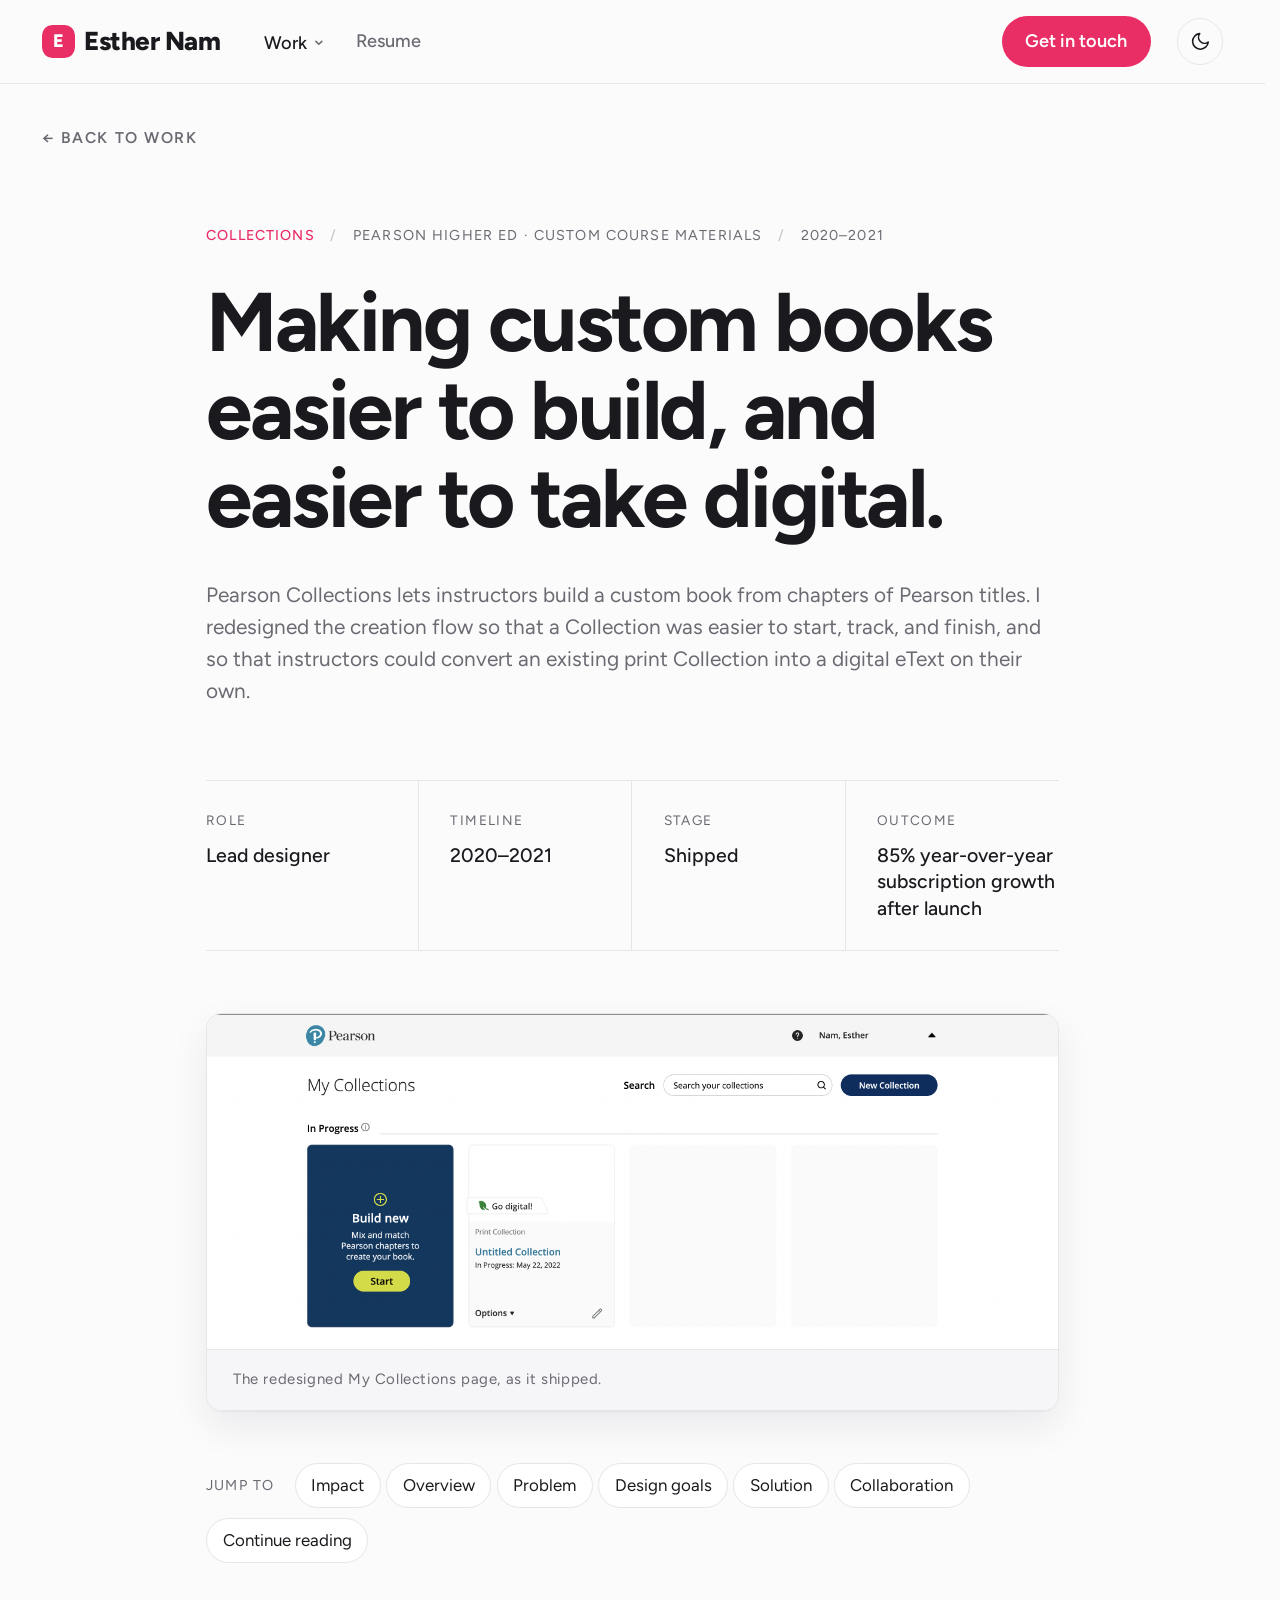
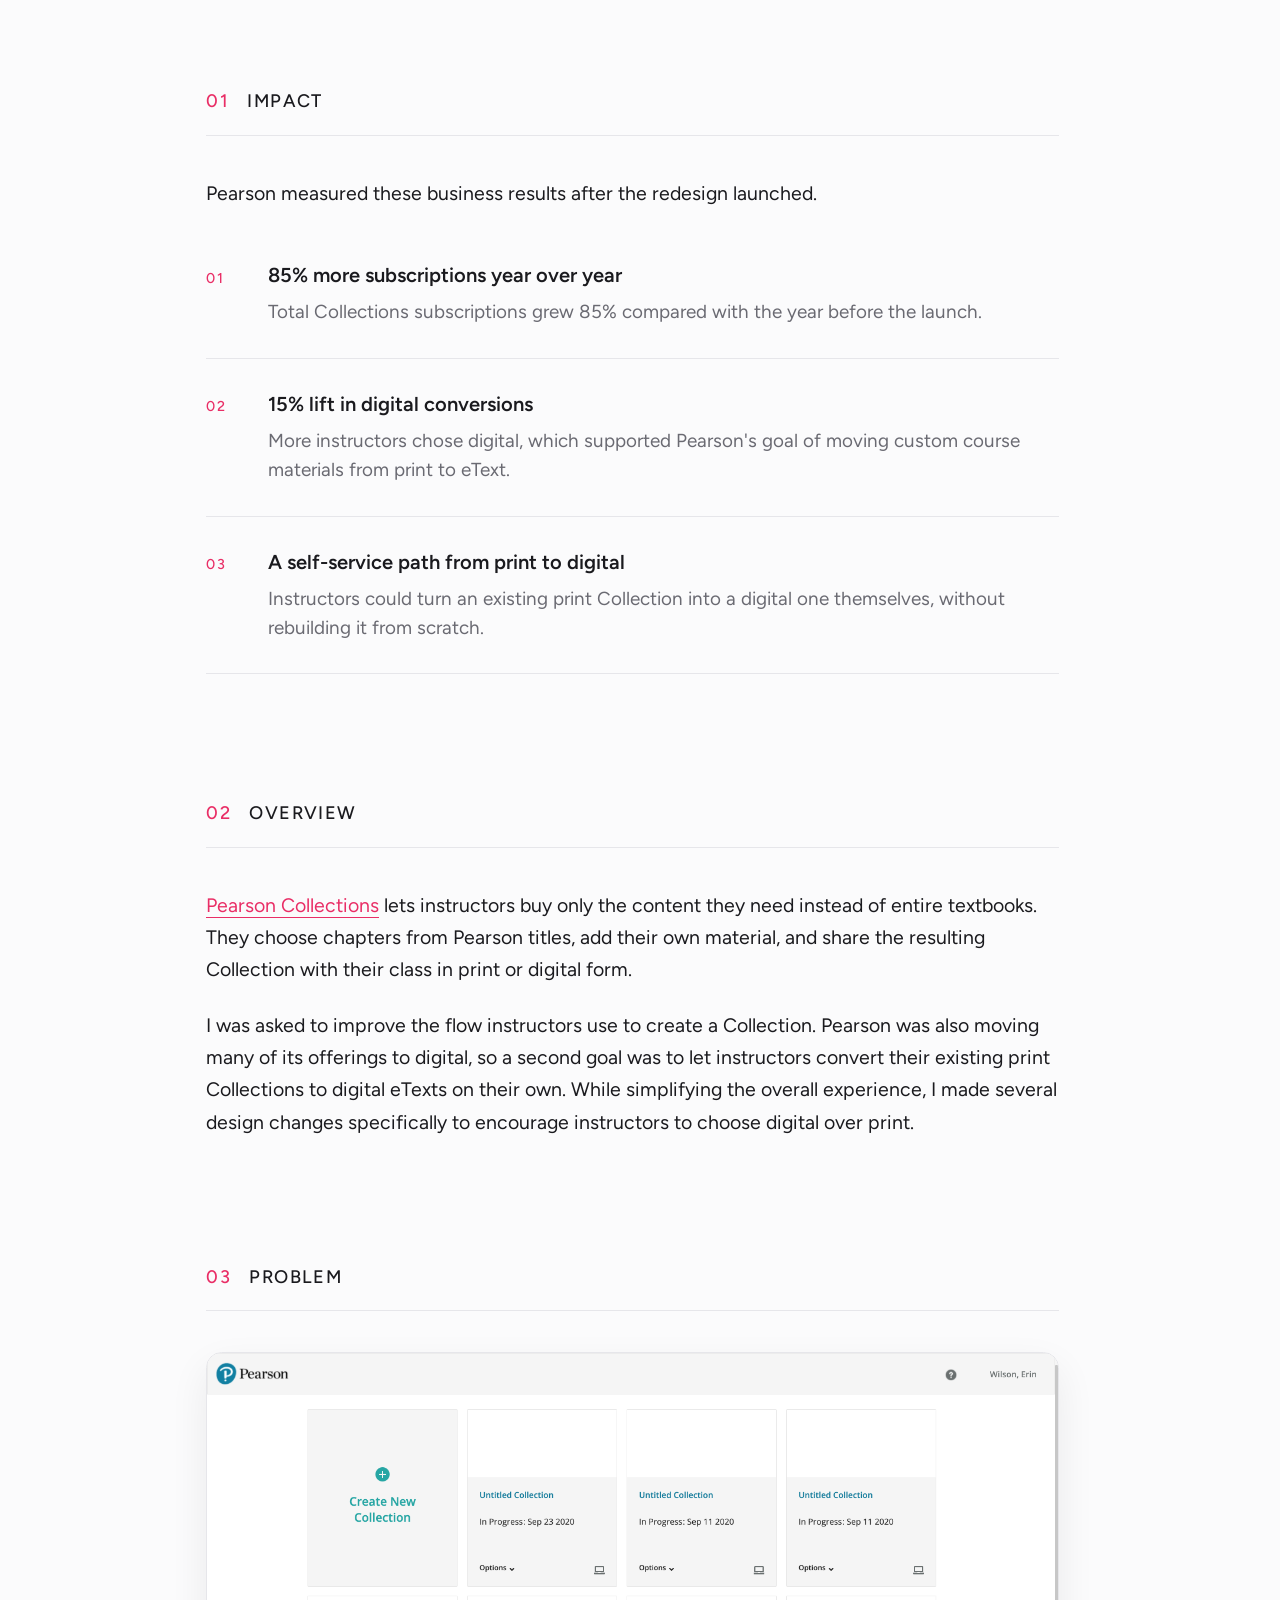
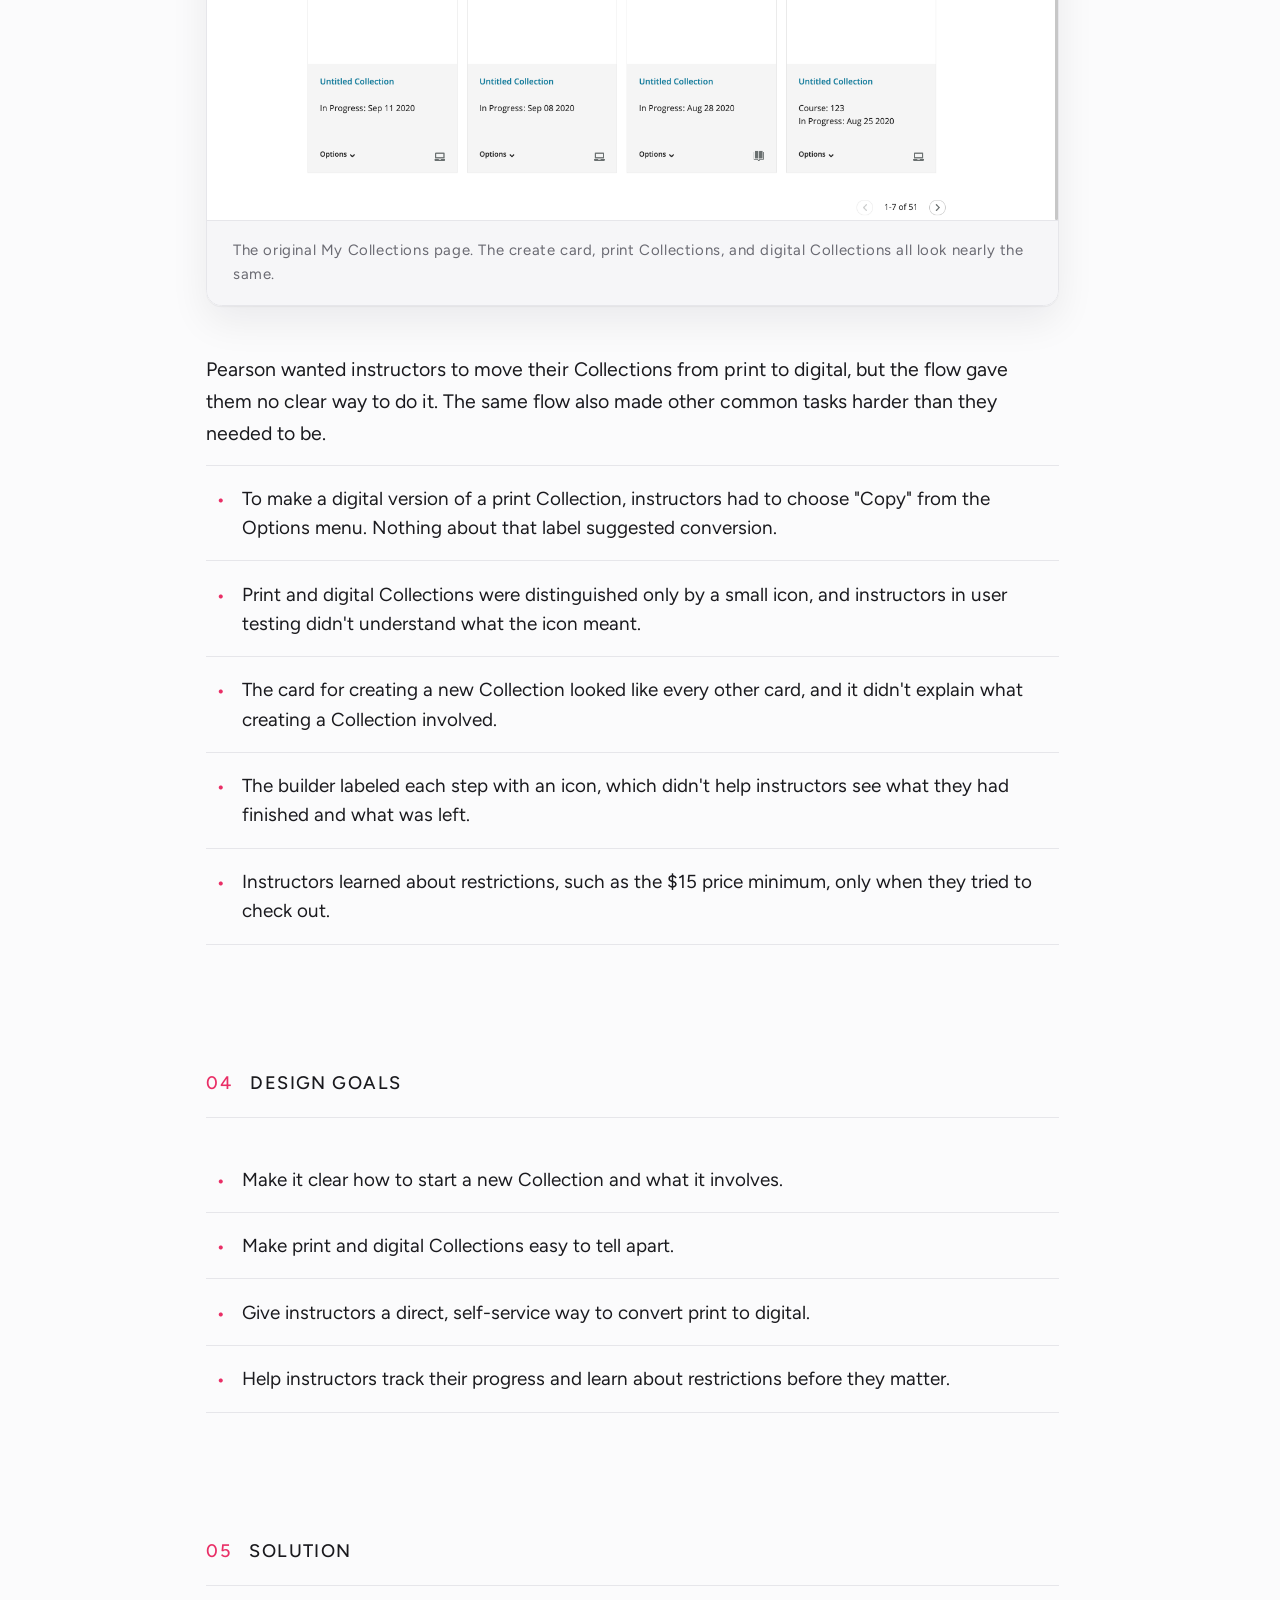
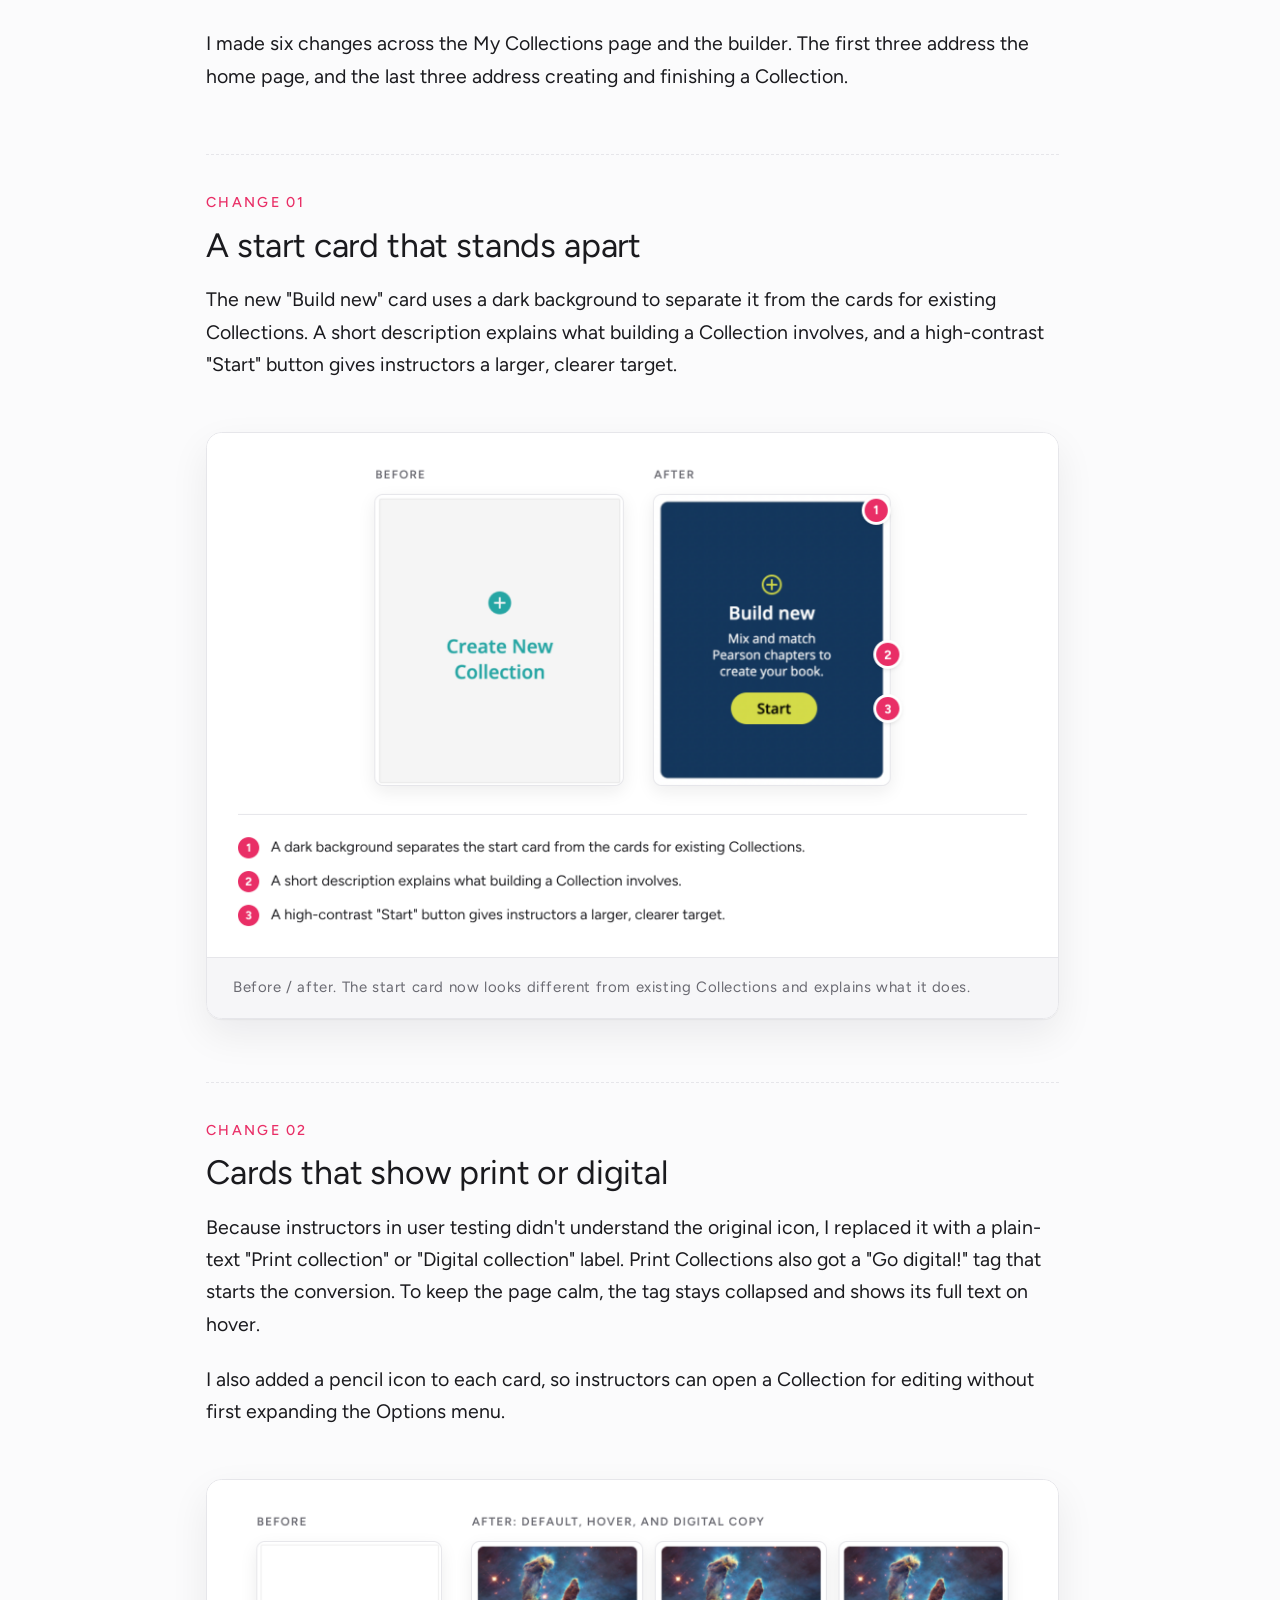
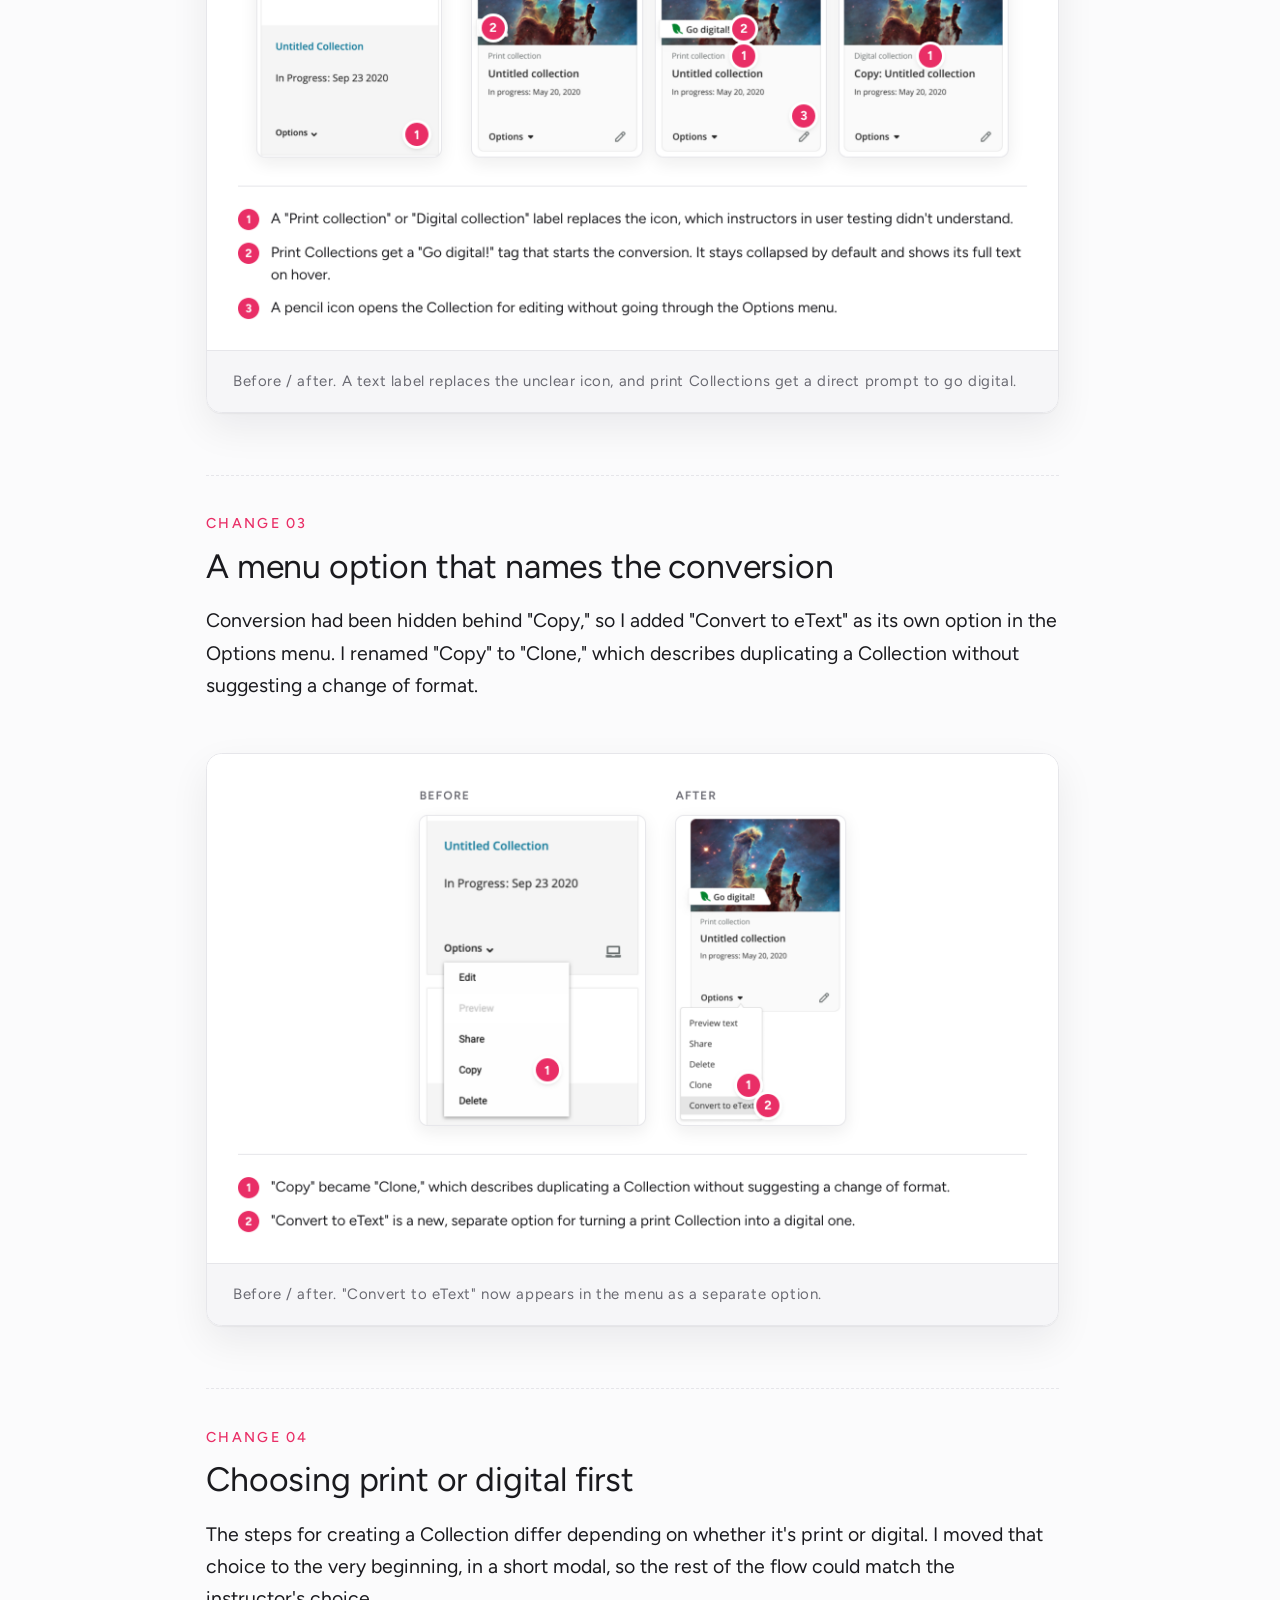
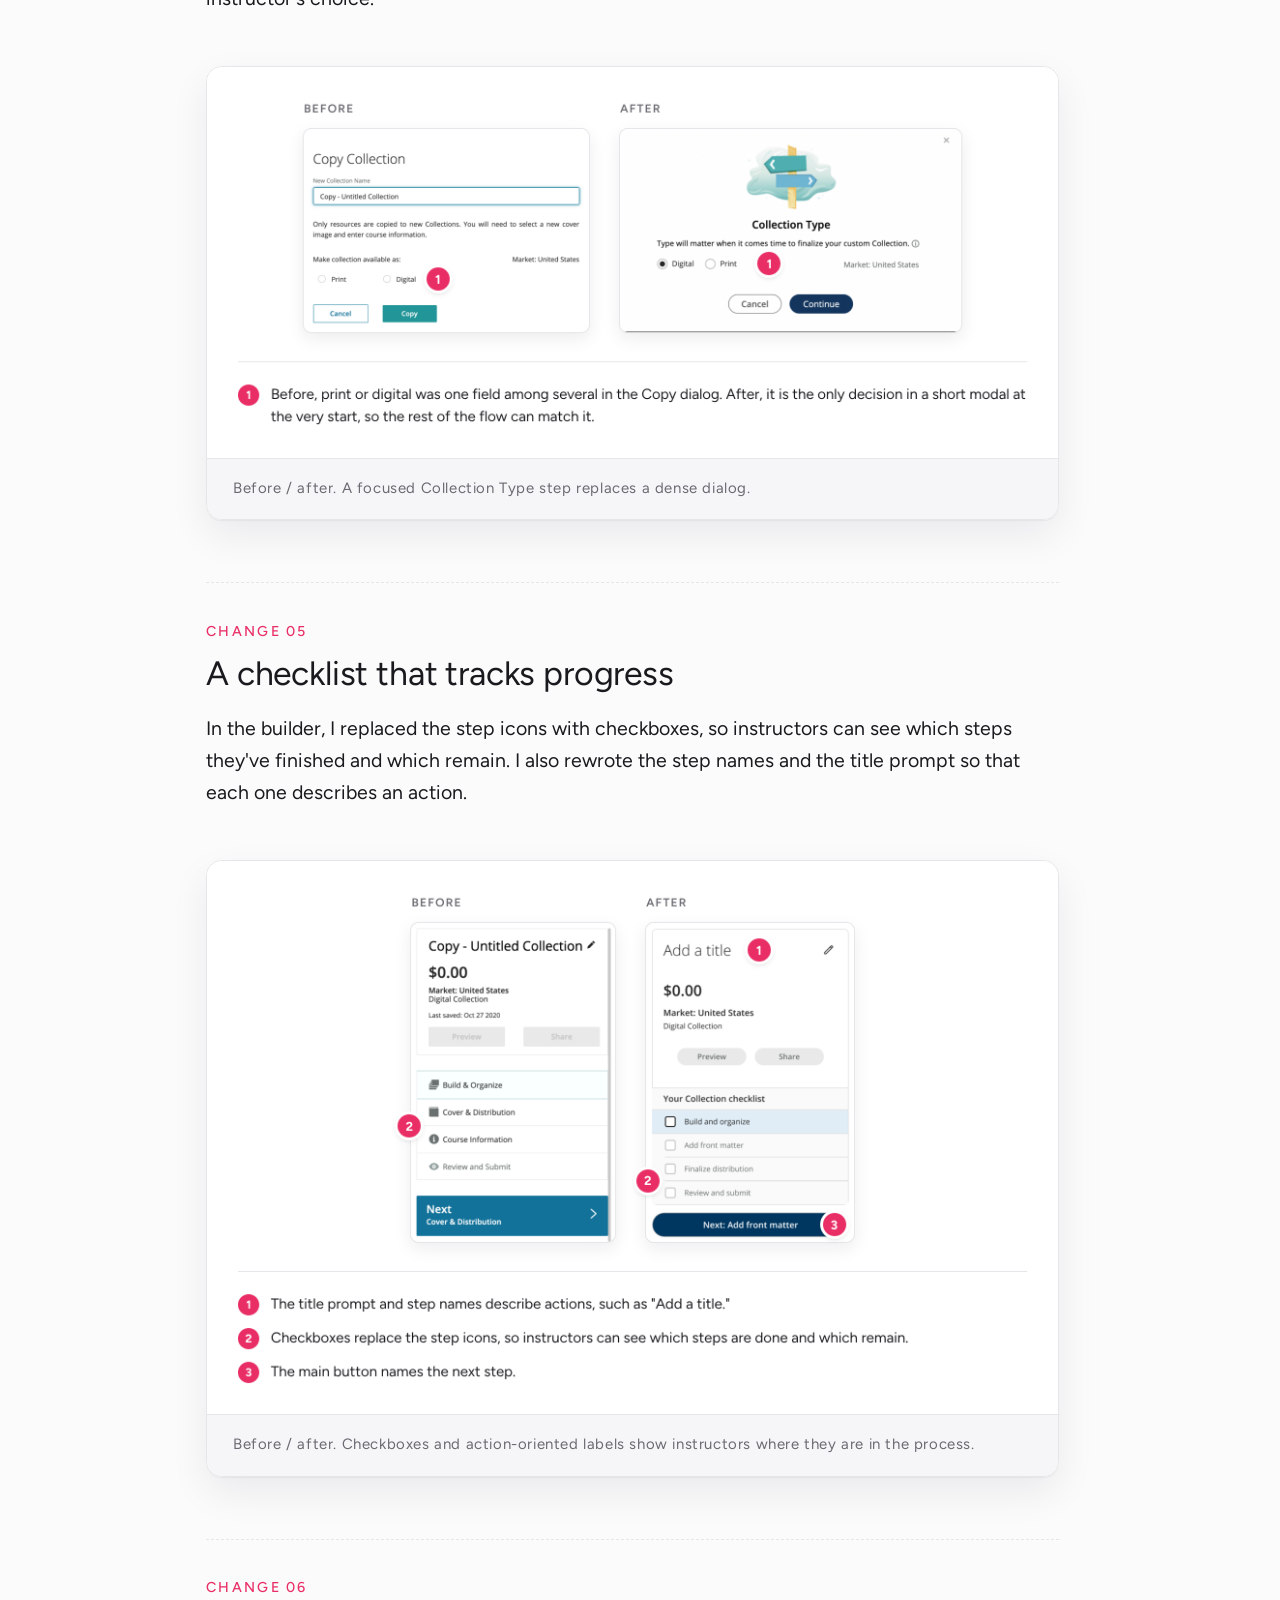
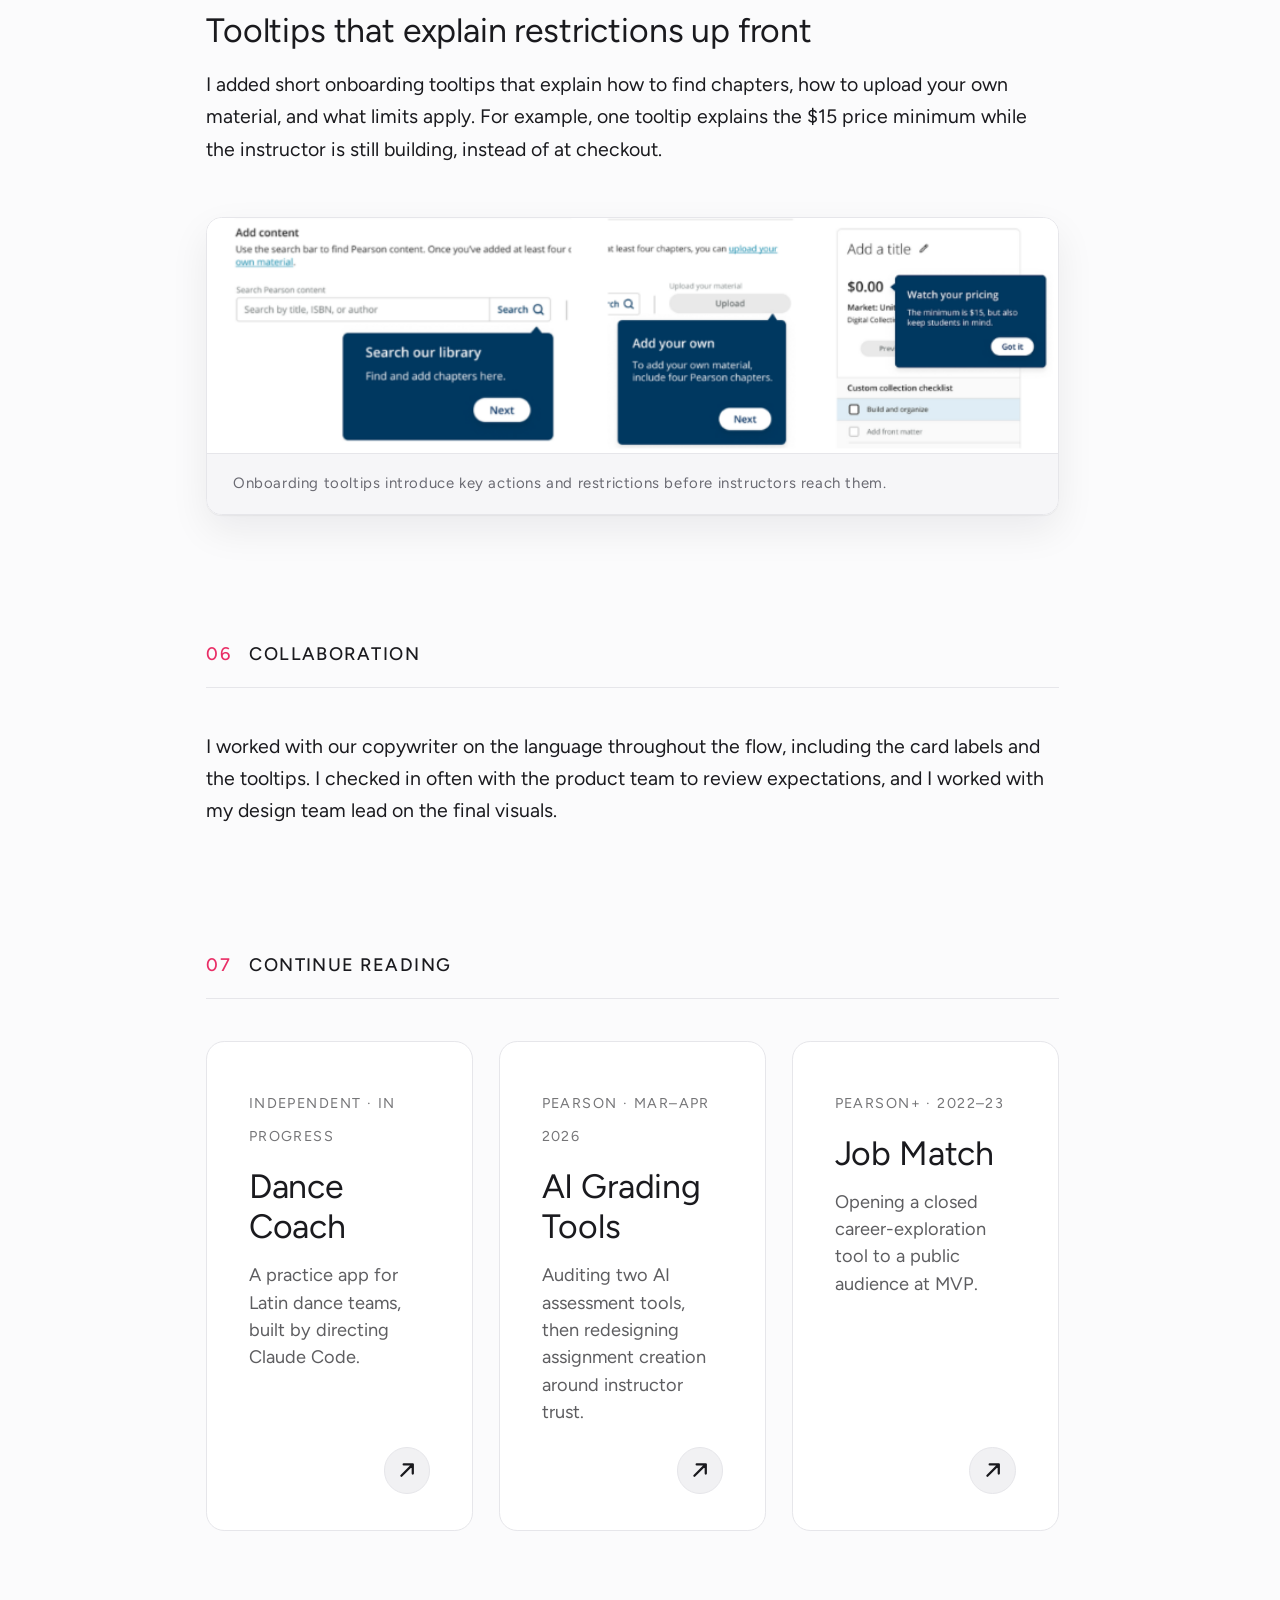
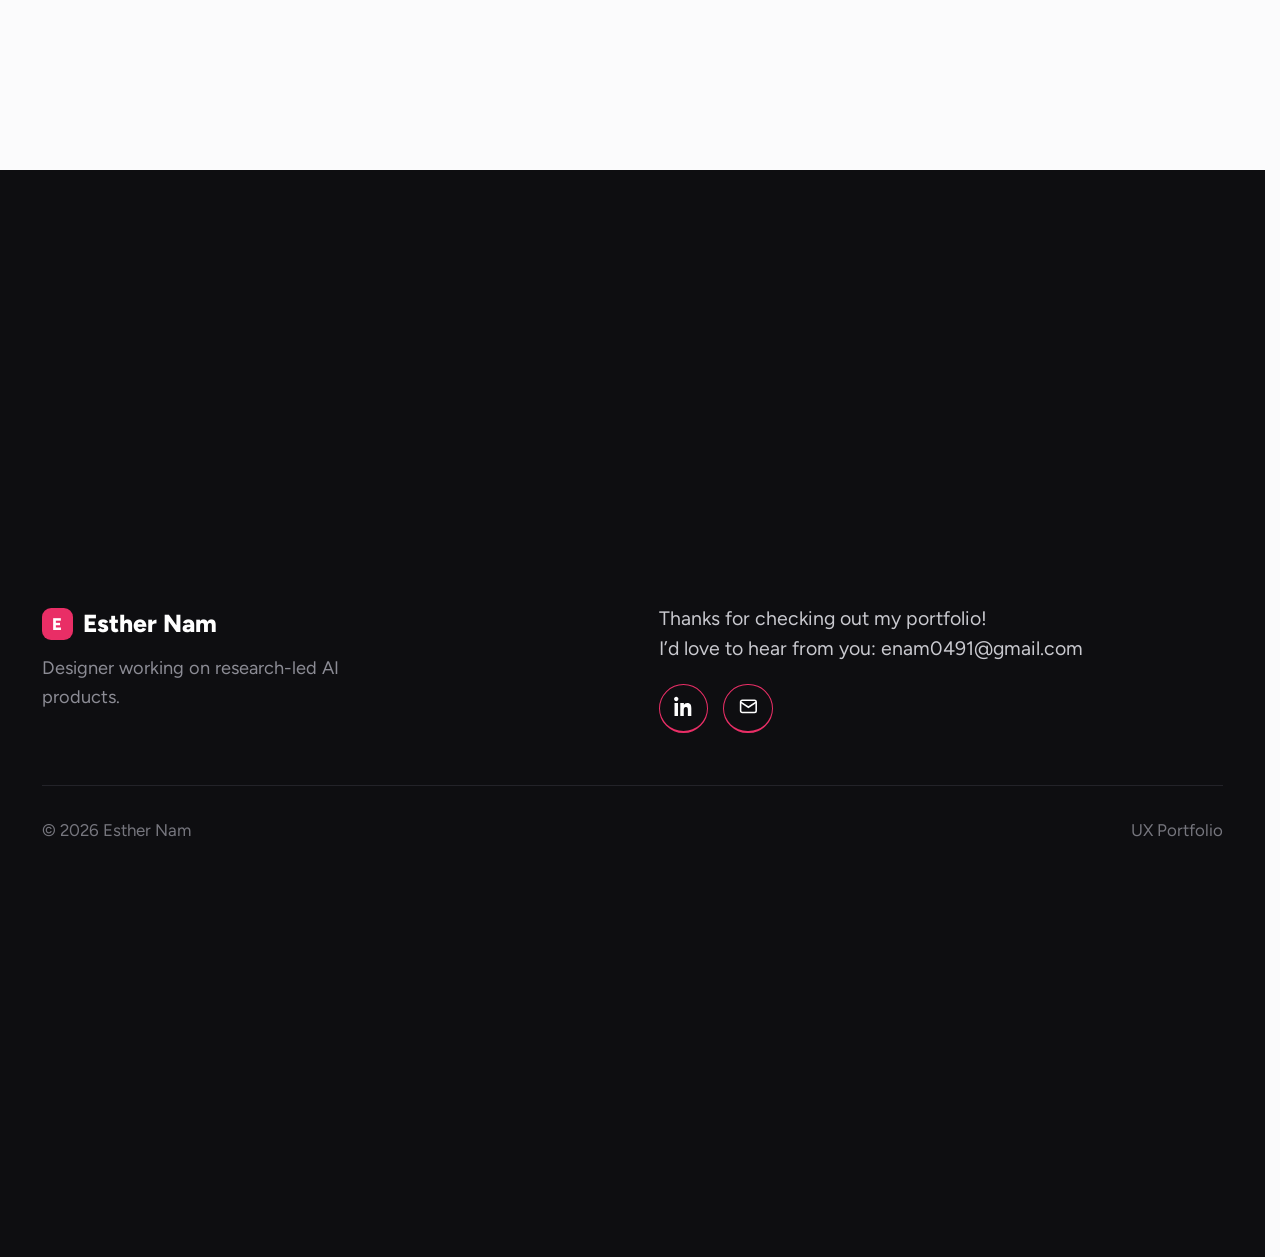
==== commit c1162fb3: "Merge UX Audit and Writing Solutions into one AI Grading Tools case study New page pearson-ai-gradin" ====
--- a/collections.html
+++ b/collections.html
@@ -570,8 +570,7 @@
         <div class="nav-work">
           <a href="index.html" class="active">Work<svg class="caret" viewBox="0 0 16 16" fill="none" stroke="currentColor" stroke-width="2" stroke-linecap="round" stroke-linejoin="round"><path d="M4 6l4 4 4-4"/></svg></a>
           <div class="work-menu">
-            <a href="ux-audit.html">UX Audit<small>Cross-product diagnostic</small></a>
-            <a href="writing-solutions.html">Writing Solutions<small>Assignment creation redesign</small></a>
+            <a href="pearson-ai-grading.html">AI Grading Tools<small>Audit to redesign · Pearson</small></a>
             <a href="dance-coach.html">Dance Coach<small>AI feasibility study</small></a>
             <a href="job-match.html">Job Match<small>Career tool · POC → MVP</small></a>
             <a href="collections.html">Collections<small>Creation flow redesign · Shipped</small></a>
@@ -831,13 +830,11 @@
             <svg width="14" height="14" viewBox="0 0 16 16" fill="none" stroke="currentColor" stroke-width="2"><path d="M3 13L13 3M13 3H5M13 3V11" stroke-linecap="round"/></svg>
           </div>
         </a>
-        <a class="next-card" href="ux-audit.html">
-          <span class="nc-eyebrow">Pearson · Mar 2026</span>
-          <h3>UX Audit</h3>
-          <p>A cross-product audit that shaped two AI product redesigns.</p>
-          <div class="nc-arrow">
-            <svg width="14" height="14" viewBox="0 0 16 16" fill="none" stroke="currentColor" stroke-width="2"><path d="M3 13L13 3M13 3H5M13 3V11" stroke-linecap="round"/></svg>
-          </div>
+        <a class="next-card" href="pearson-ai-grading.html">
+          <span class="nc-eyebrow">Pearson · Mar–Apr 2026</span>
+          <h3>AI Grading Tools</h3>
+          <p>Auditing two AI assessment tools, then redesigning assignment creation around instructor trust.</p>
+          <div class="nc-arrow"><svg width="14" height="14" viewBox="0 0 16 16" fill="none" stroke="currentColor" stroke-width="2"><path d="M3 13L13 3M13 3H5M13 3V11" stroke-linecap="round"/></svg></div>
         </a>
         <a class="next-card" href="job-match.html">
           <span class="nc-eyebrow">Pearson+ · 2022–23</span>
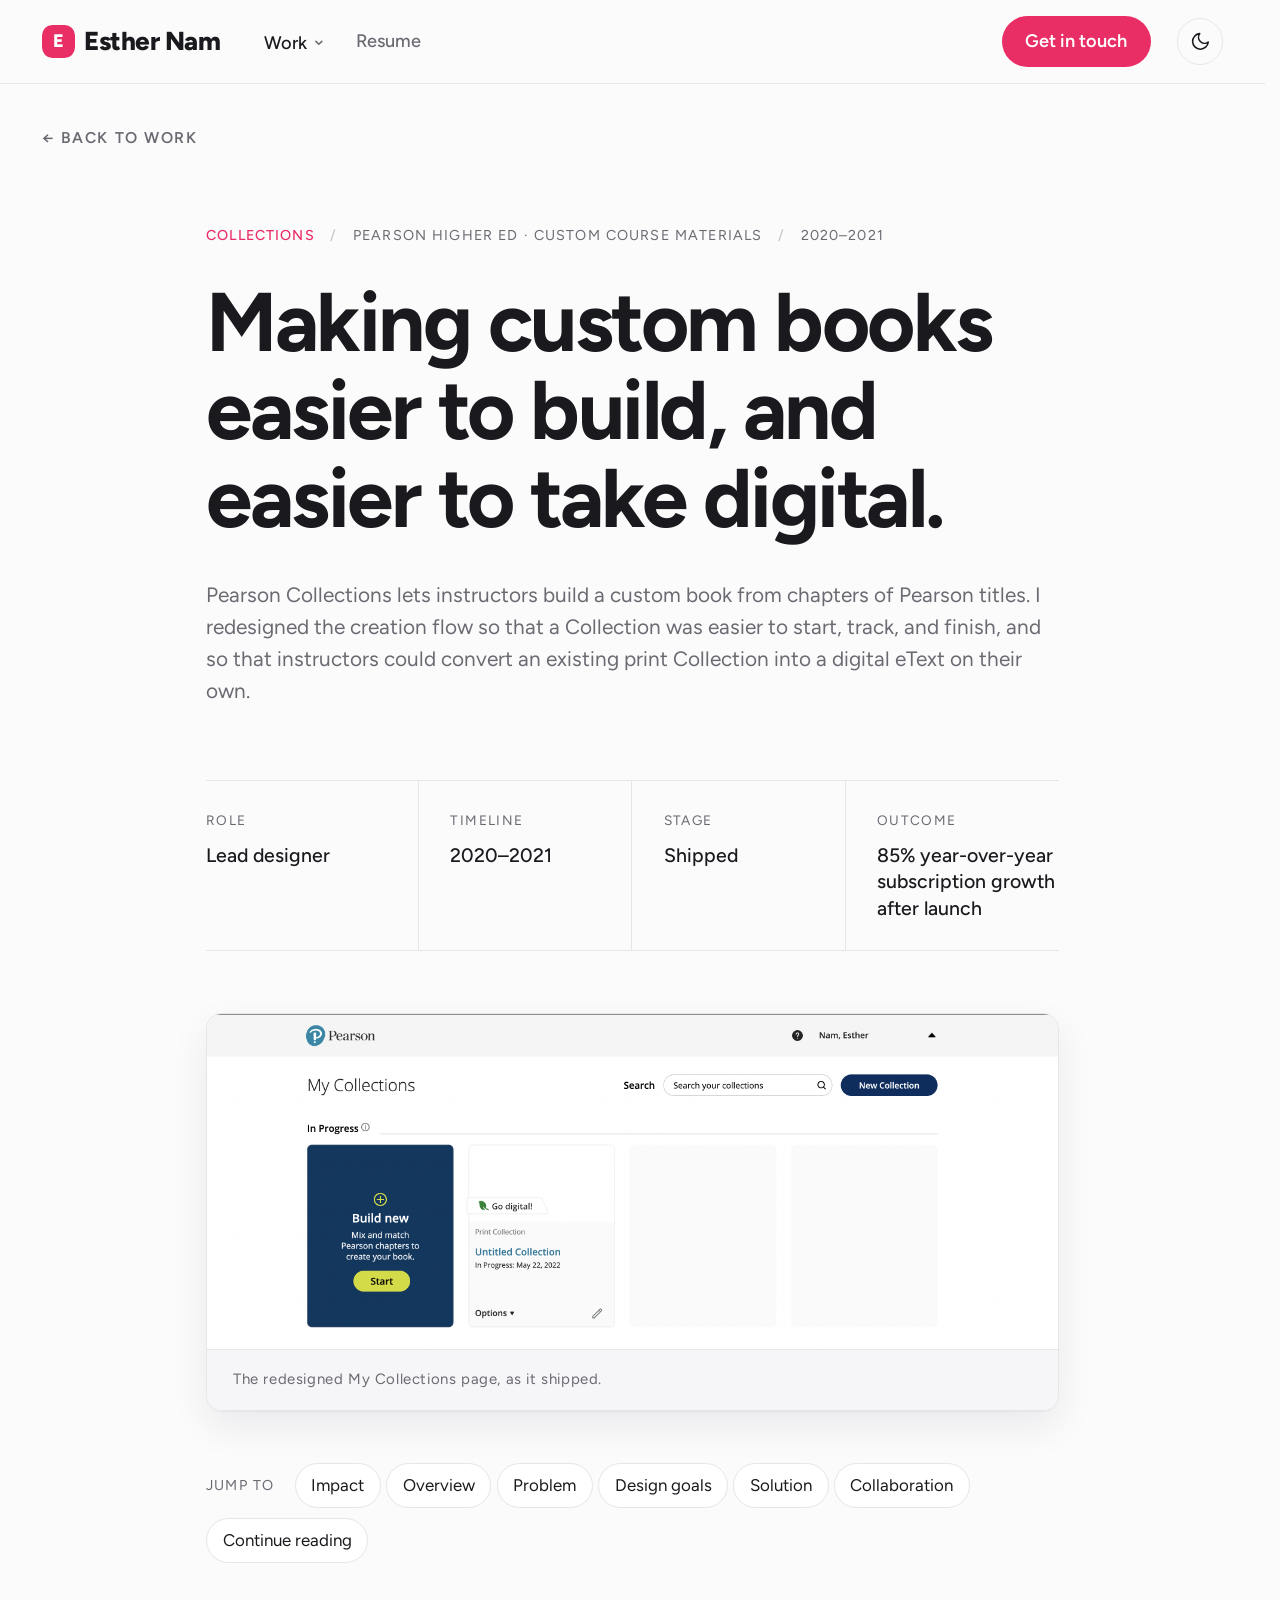
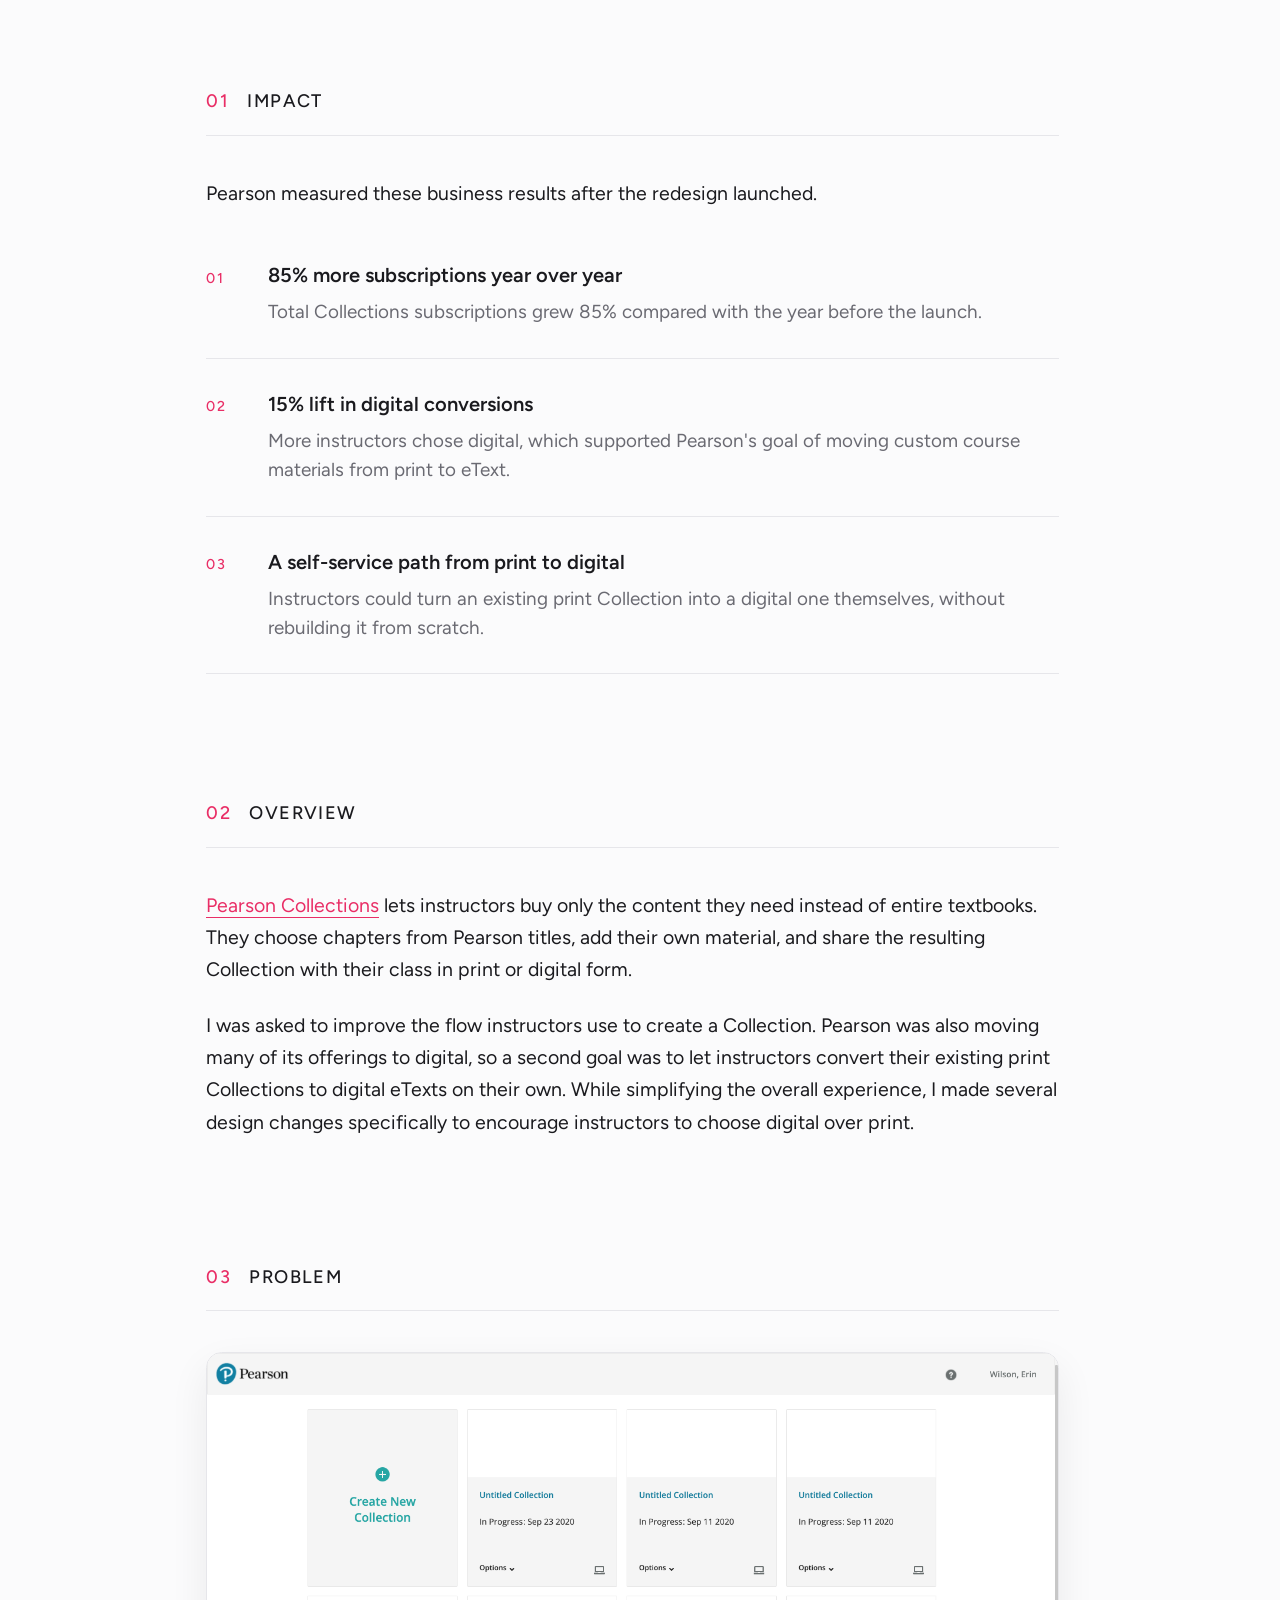
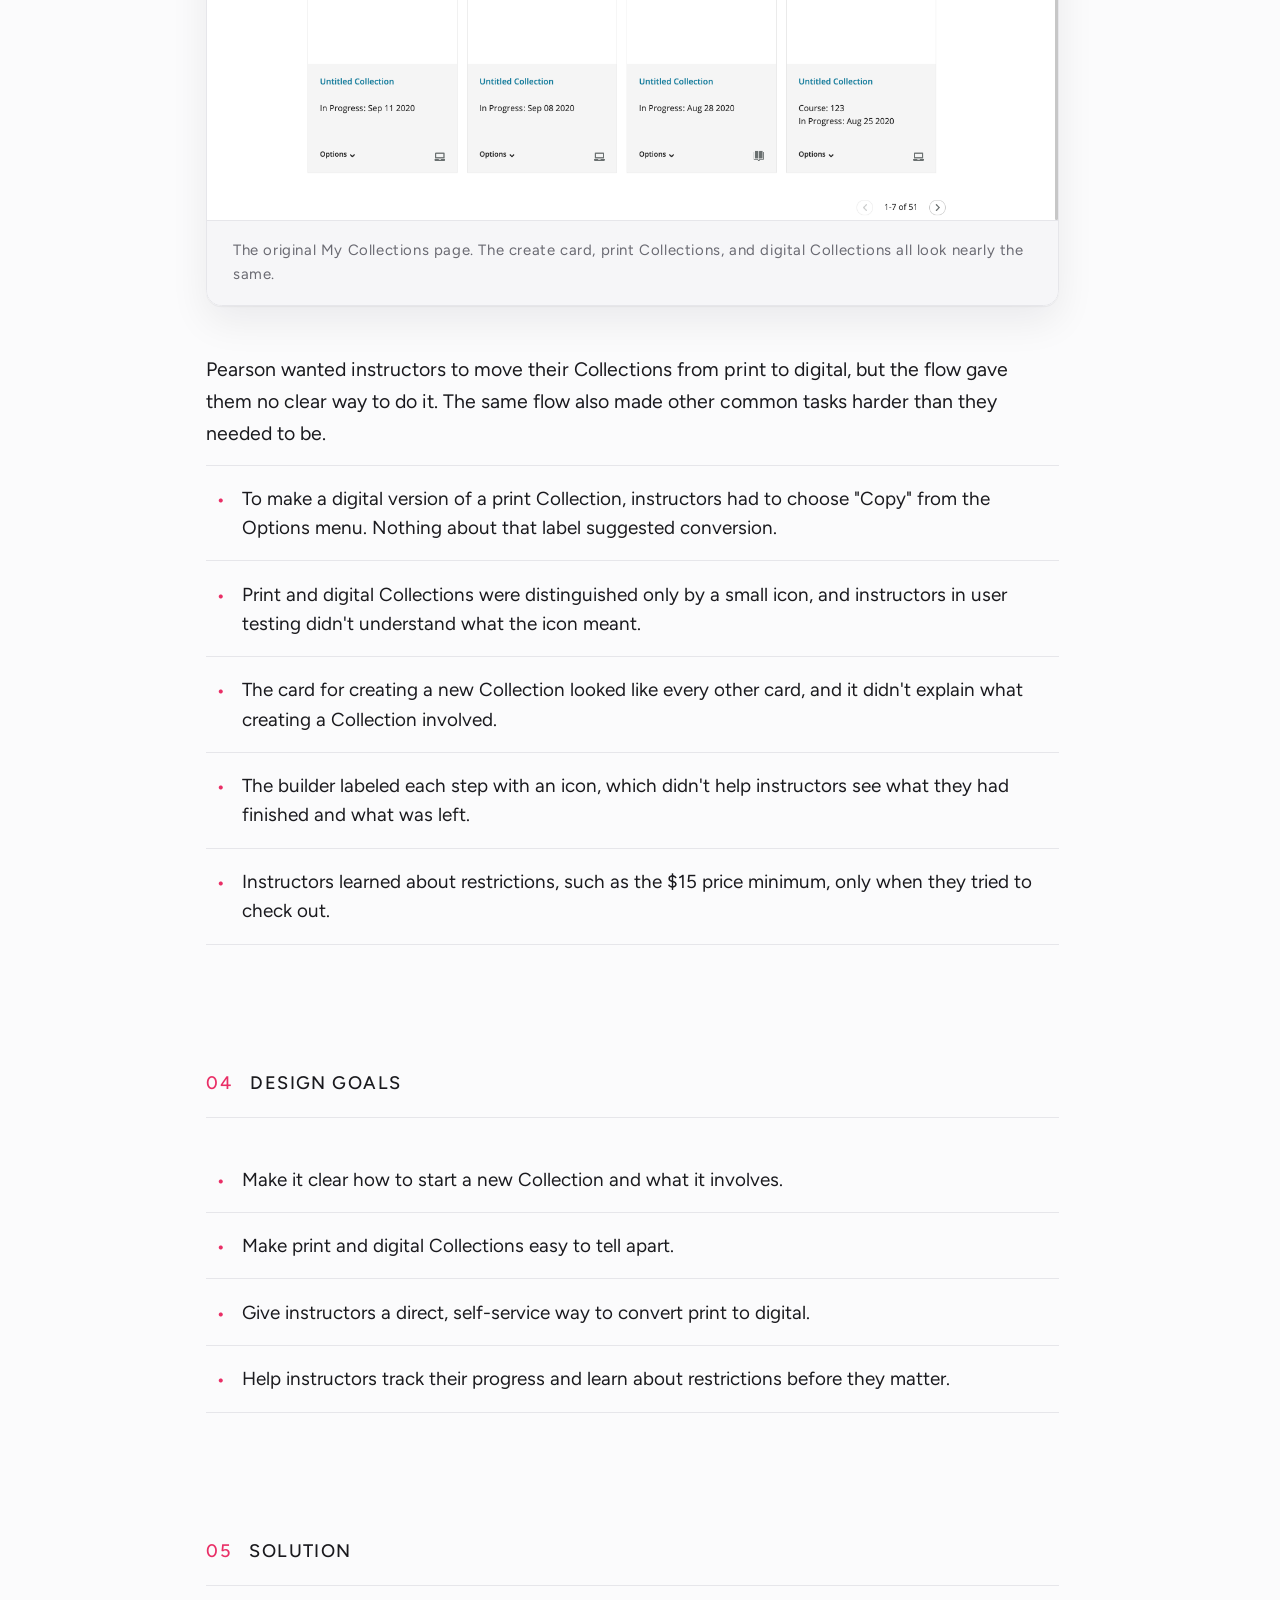
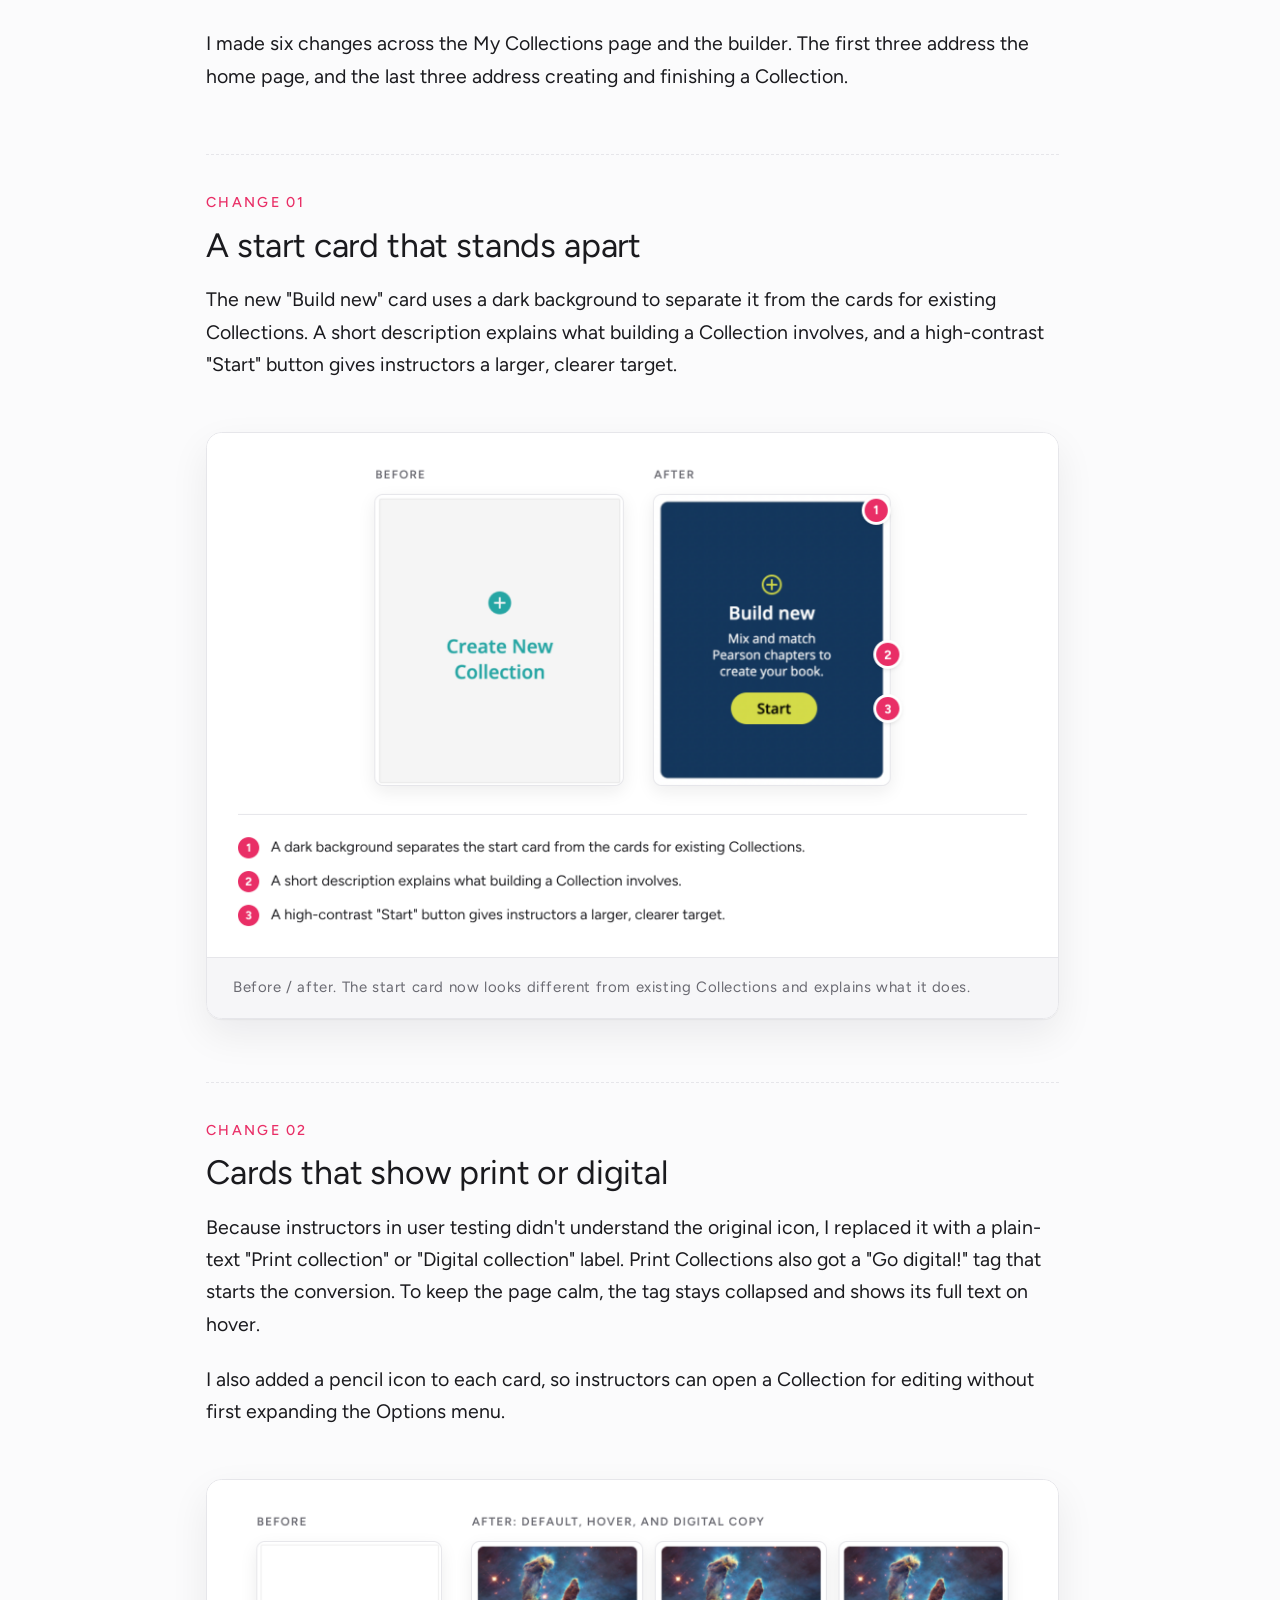
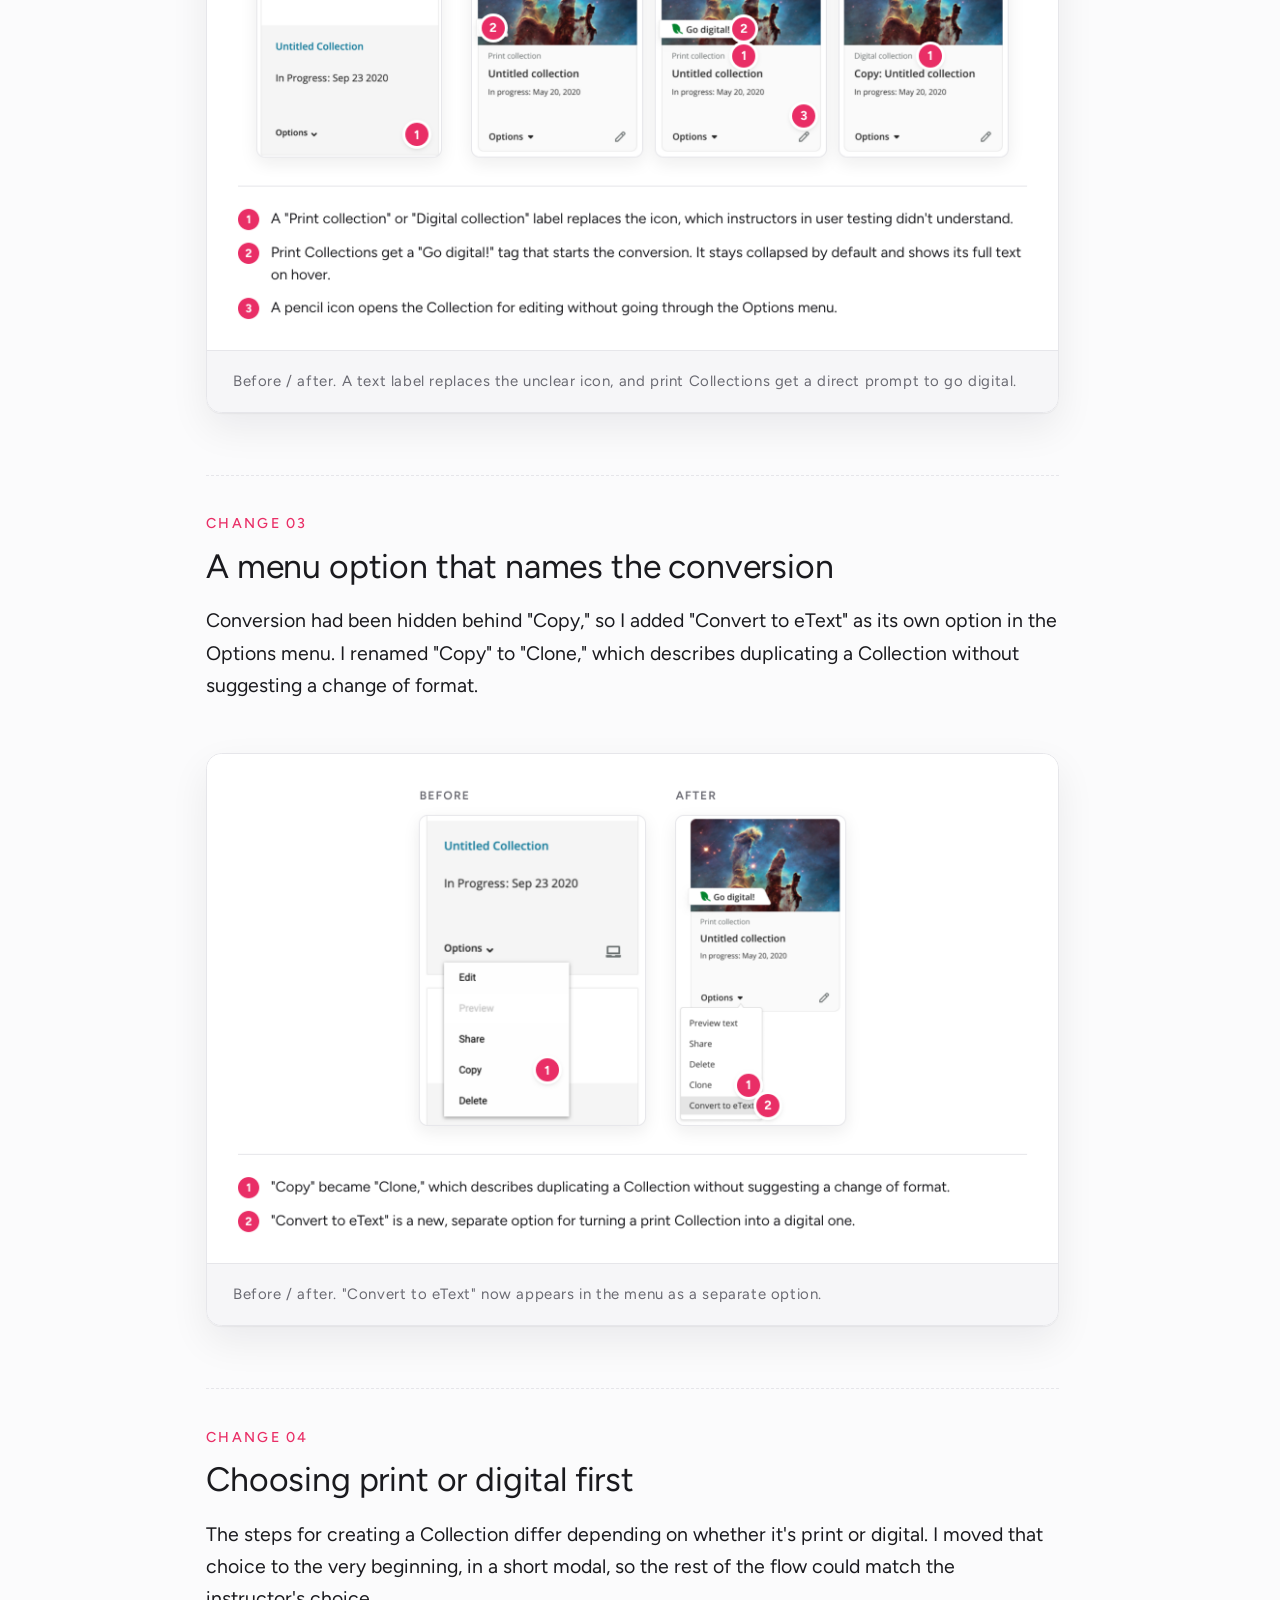
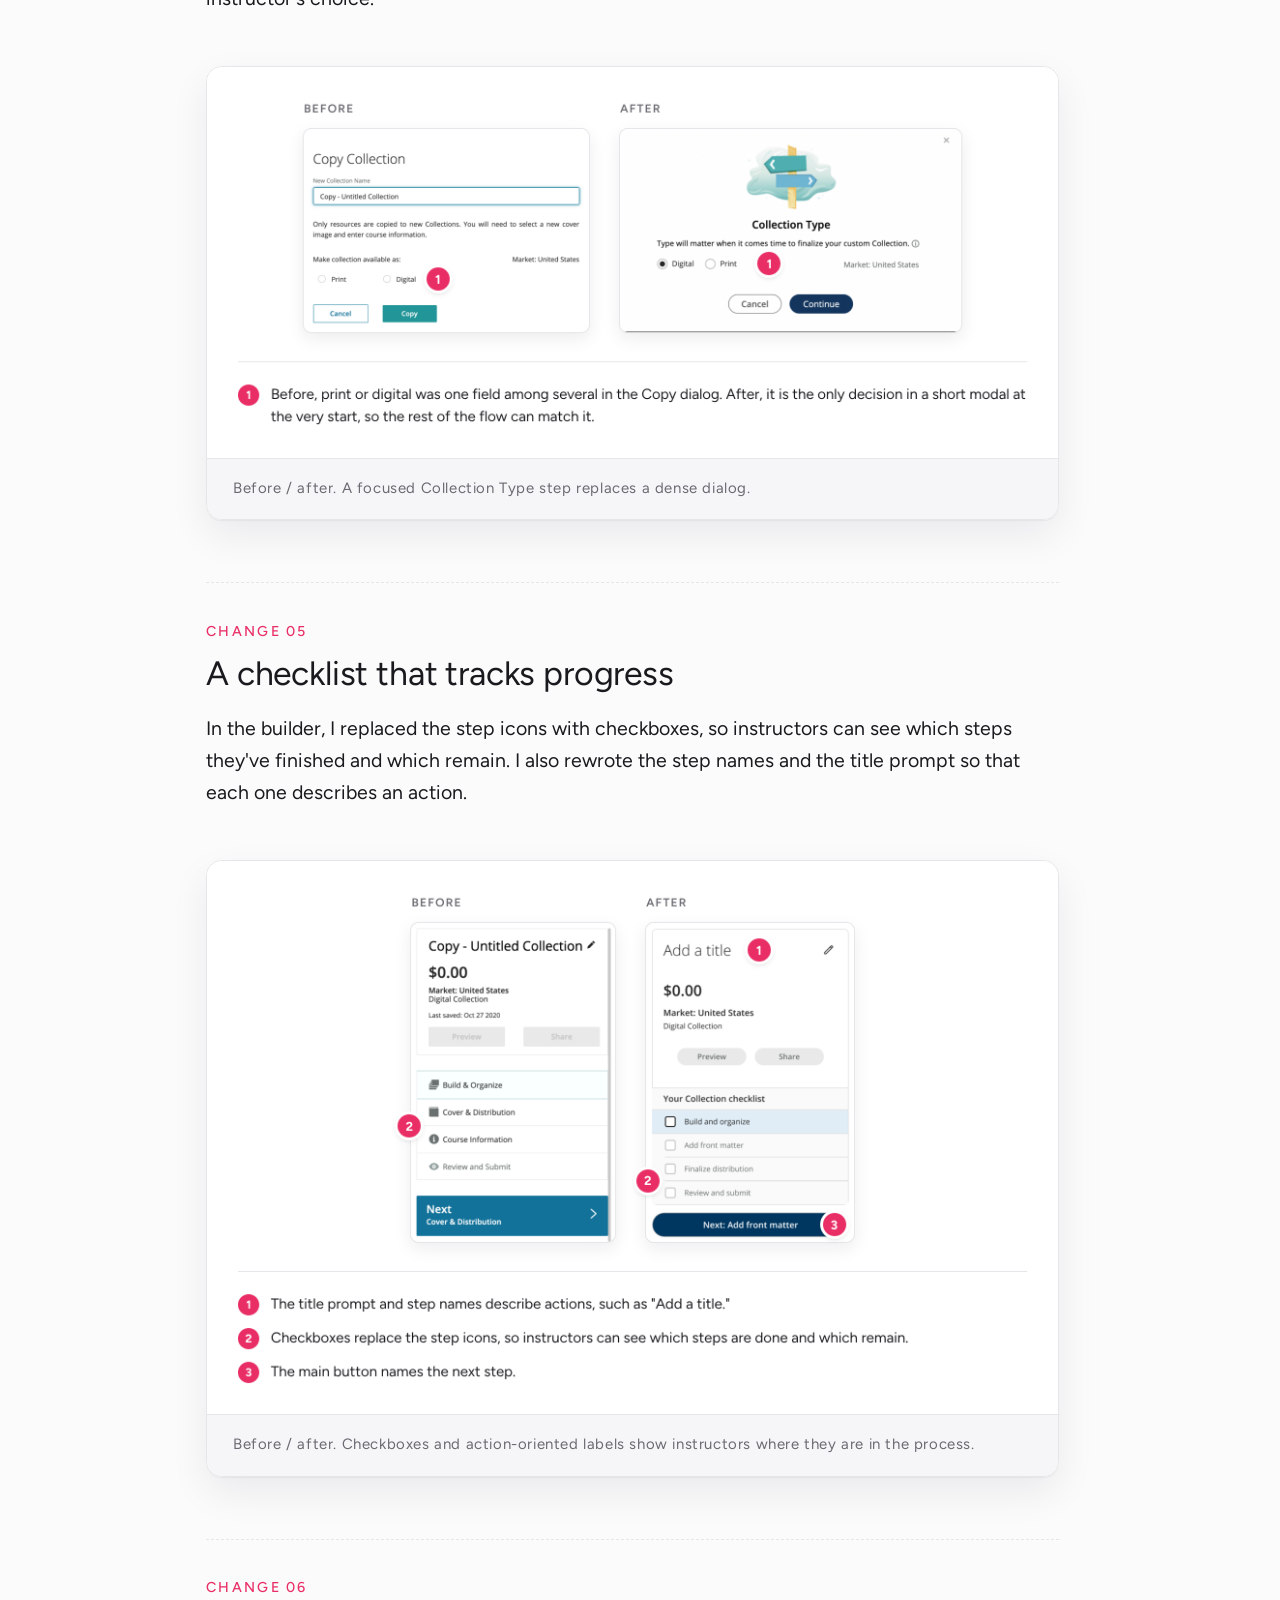
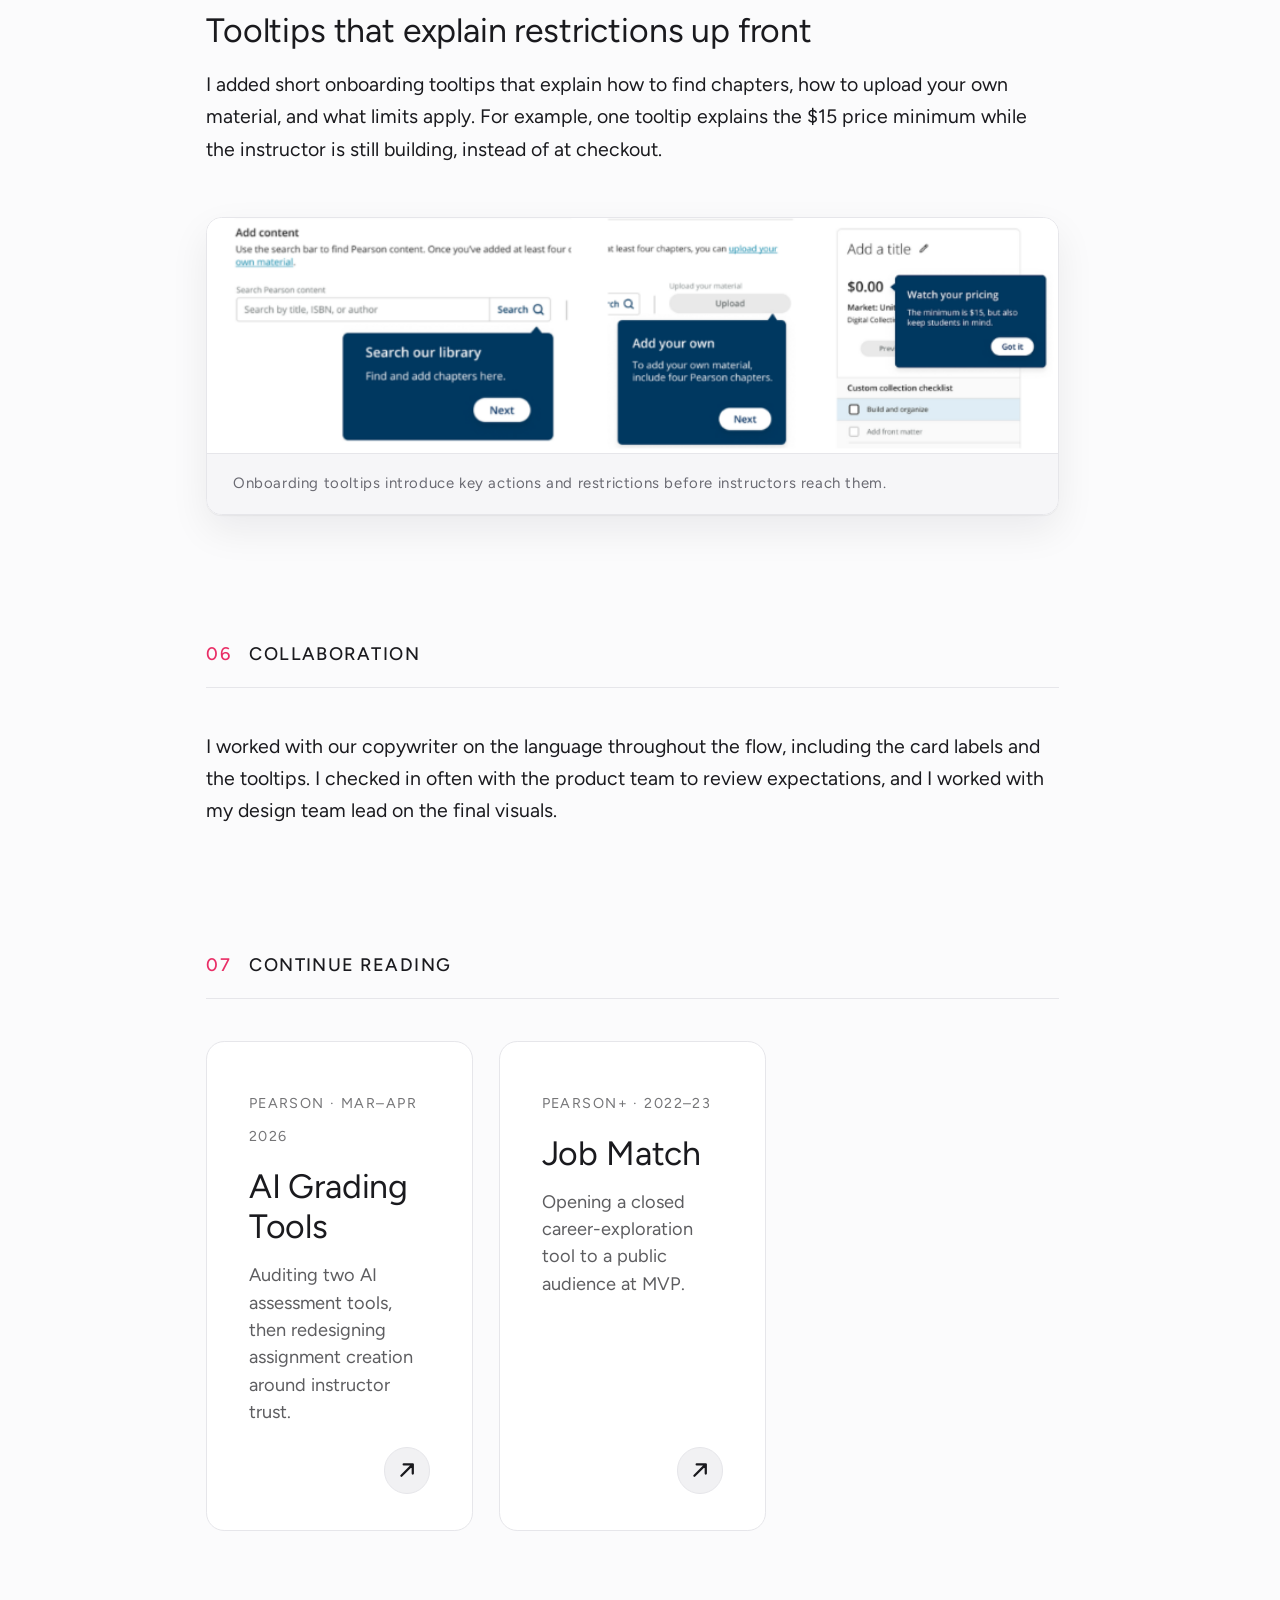
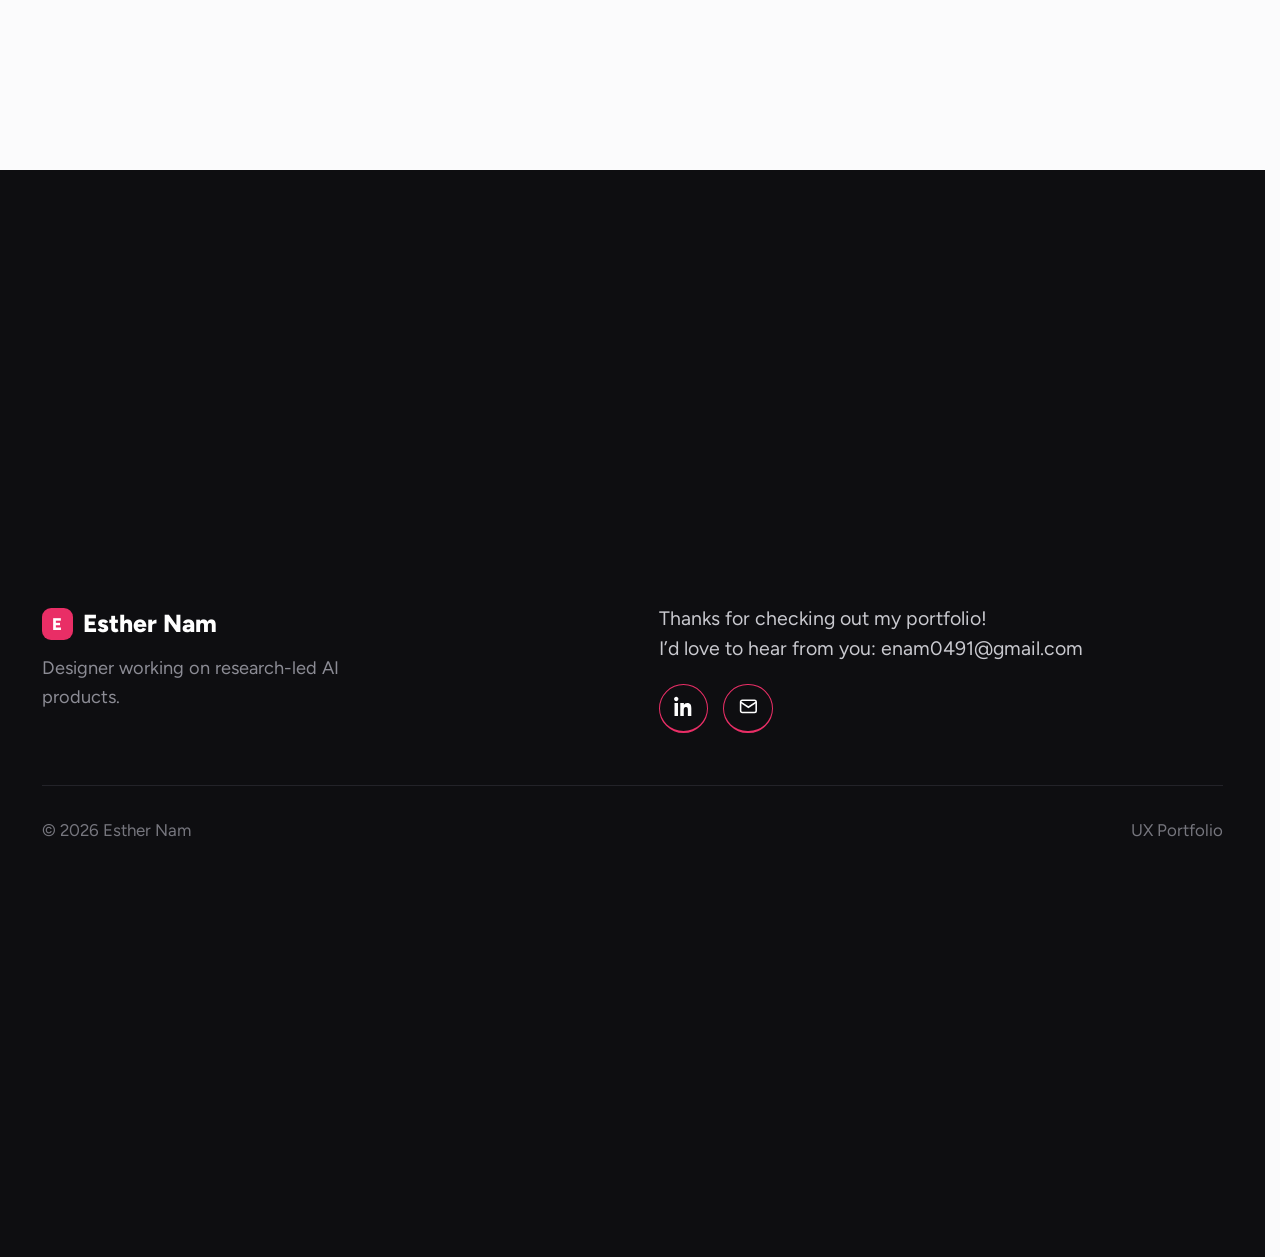
==== commit b109e9db: "Remove Dance Coach case study from portfolio for now Drop the homepage card, Work menu entries and C" ====
--- a/collections.html
+++ b/collections.html
@@ -571,7 +571,6 @@
           <a href="index.html" class="active">Work<svg class="caret" viewBox="0 0 16 16" fill="none" stroke="currentColor" stroke-width="2" stroke-linecap="round" stroke-linejoin="round"><path d="M4 6l4 4 4-4"/></svg></a>
           <div class="work-menu">
             <a href="pearson-ai-grading.html">AI Grading Tools<small>Audit to redesign · Pearson</small></a>
-            <a href="dance-coach.html">Dance Coach<small>AI feasibility study</small></a>
             <a href="job-match.html">Job Match<small>Career tool · POC → MVP</small></a>
             <a href="collections.html">Collections<small>Creation flow redesign · Shipped</small></a>
           </div>
@@ -822,14 +821,6 @@
       </div>
 
       <div class="next-grid">
-        <a class="next-card" href="dance-coach.html">
-          <span class="nc-eyebrow">Independent · In progress</span>
-          <h3>Dance Coach</h3>
-          <p>A practice app for Latin dance teams, built by directing Claude Code.</p>
-          <div class="nc-arrow">
-            <svg width="14" height="14" viewBox="0 0 16 16" fill="none" stroke="currentColor" stroke-width="2"><path d="M3 13L13 3M13 3H5M13 3V11" stroke-linecap="round"/></svg>
-          </div>
-        </a>
         <a class="next-card" href="pearson-ai-grading.html">
           <span class="nc-eyebrow">Pearson · Mar–Apr 2026</span>
           <h3>AI Grading Tools</h3>
